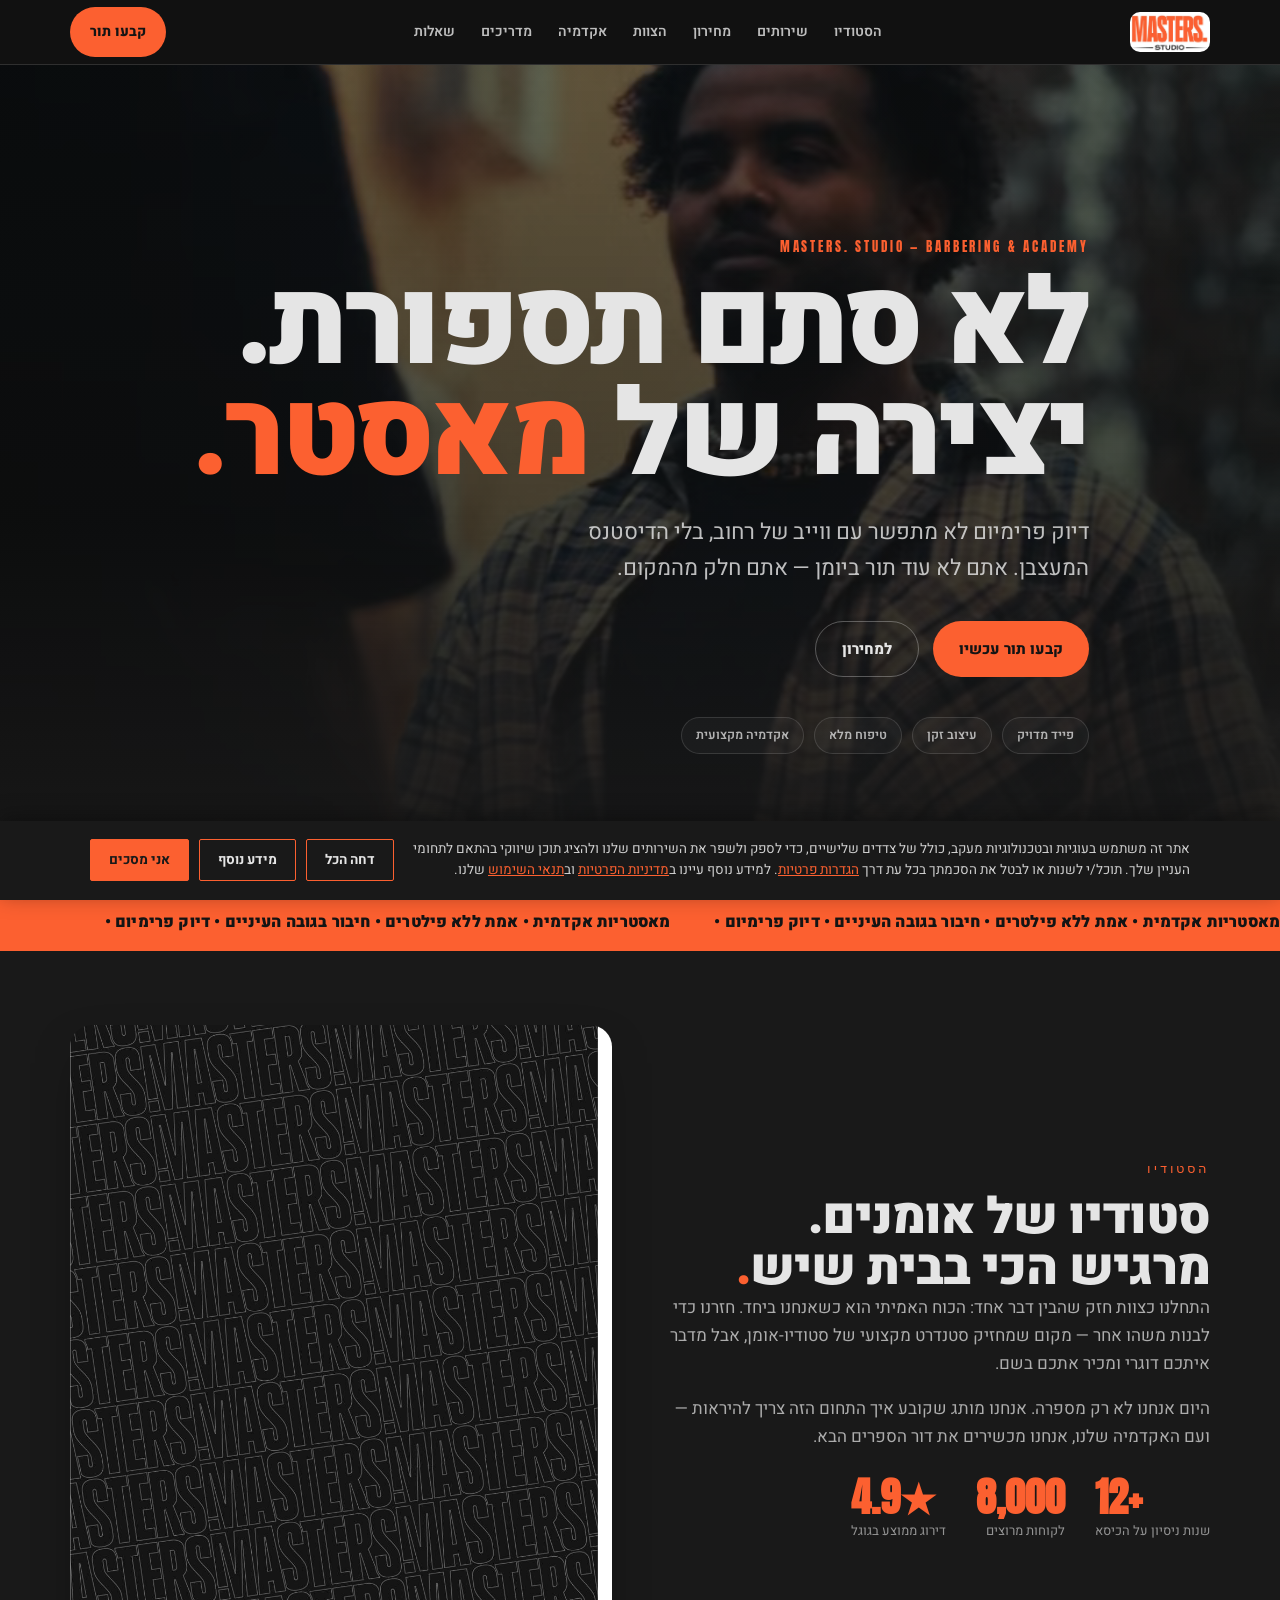
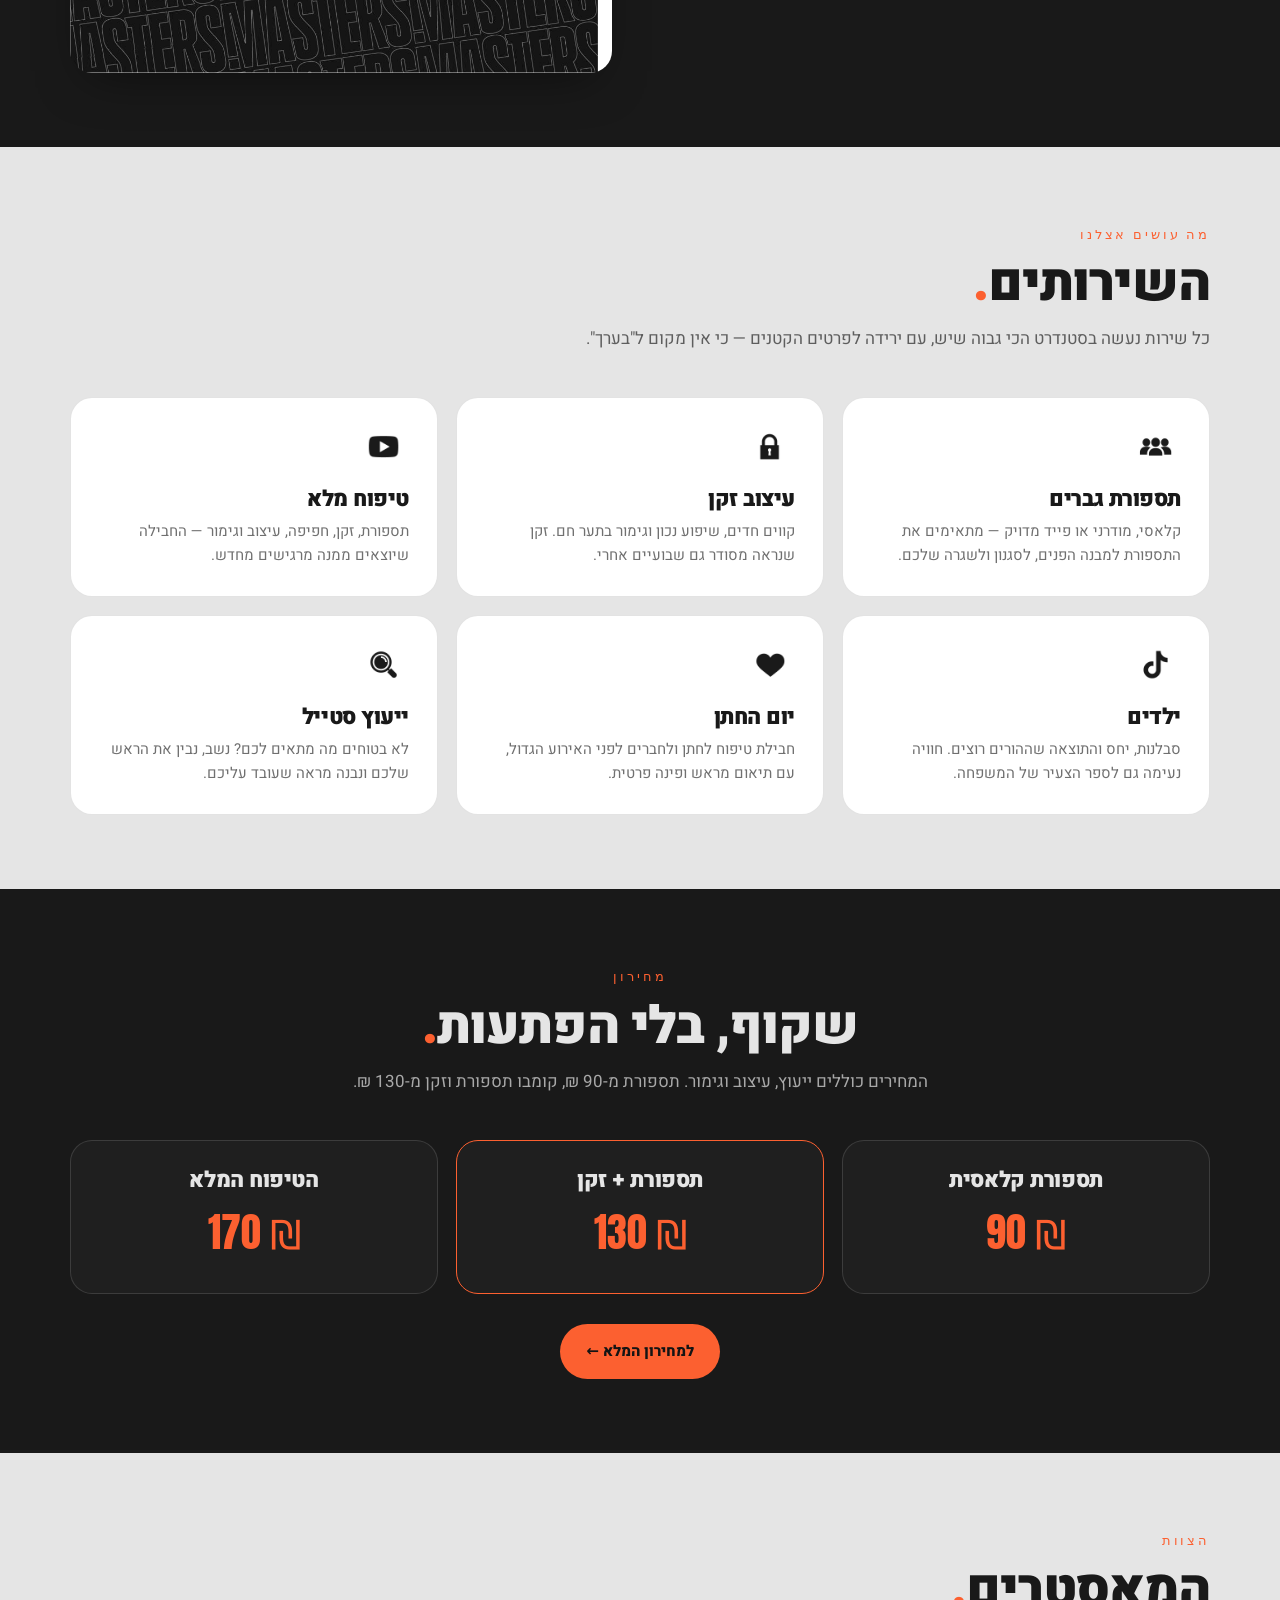
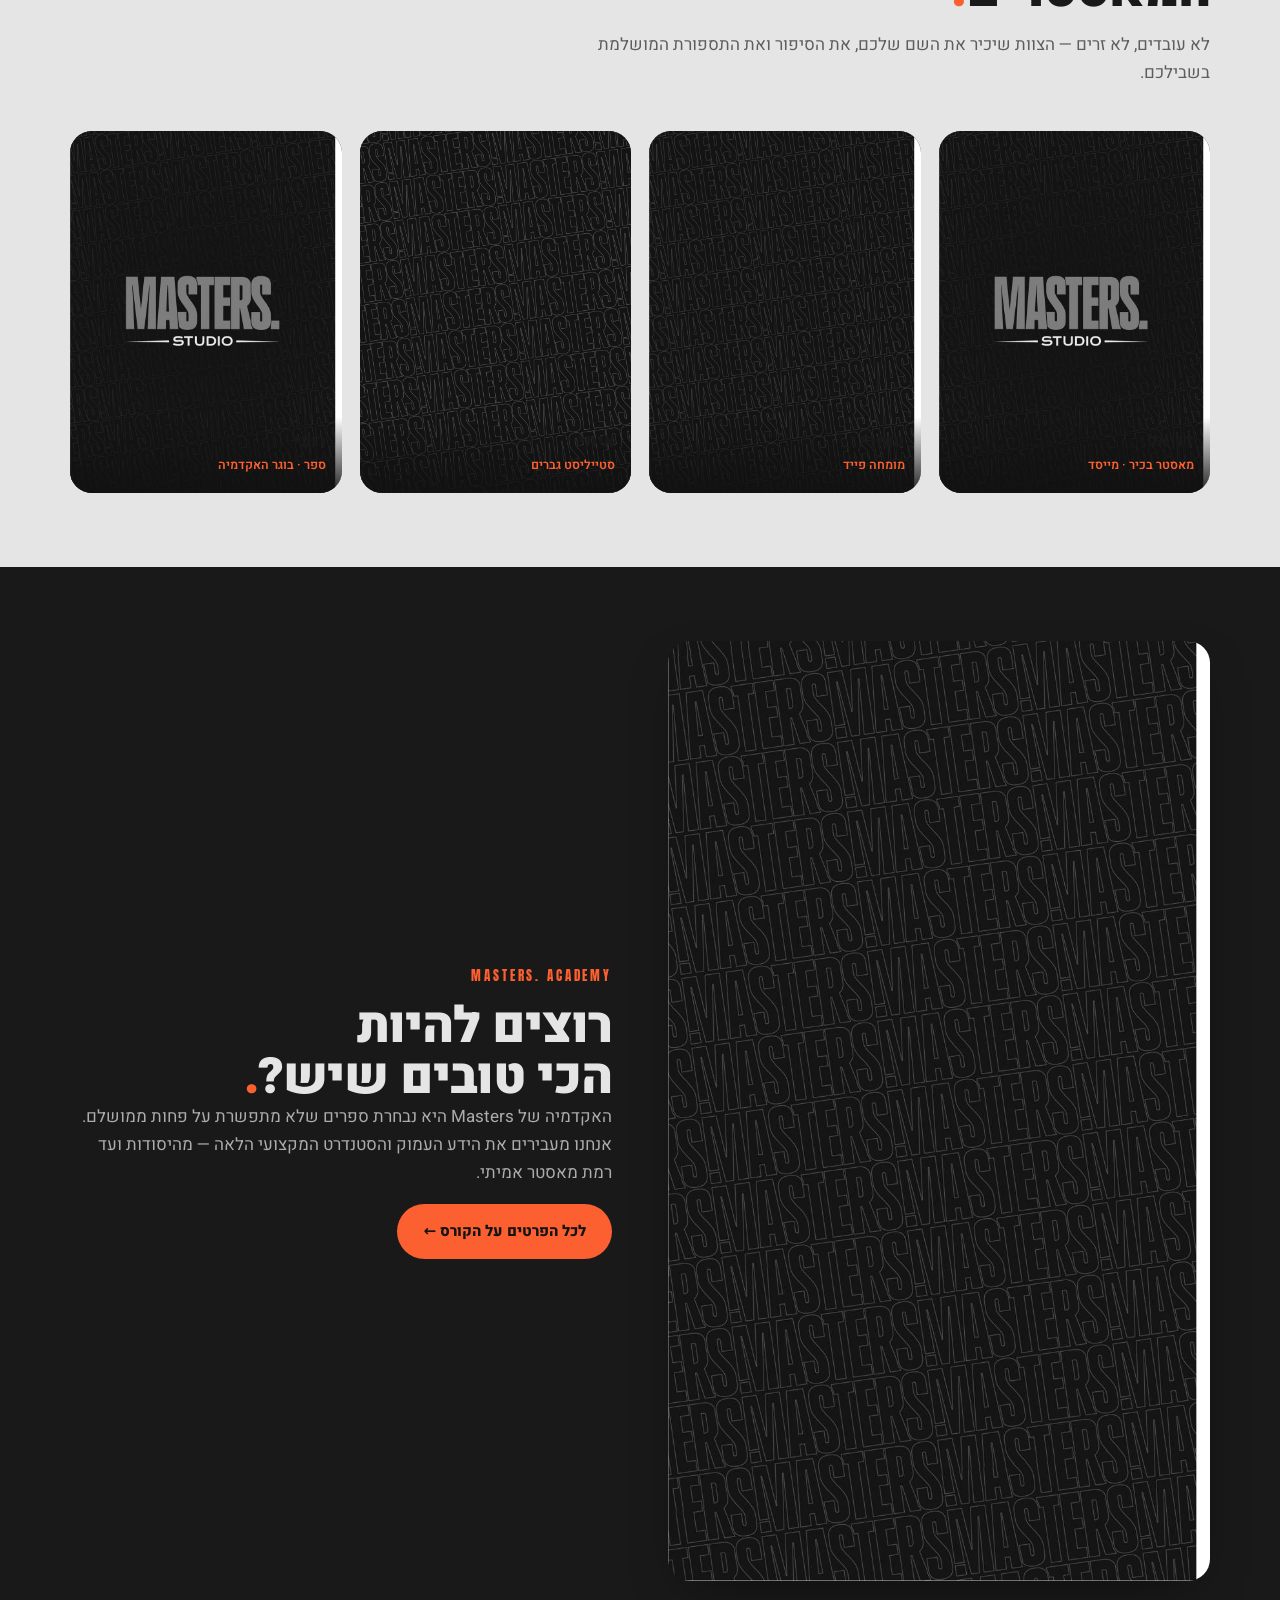
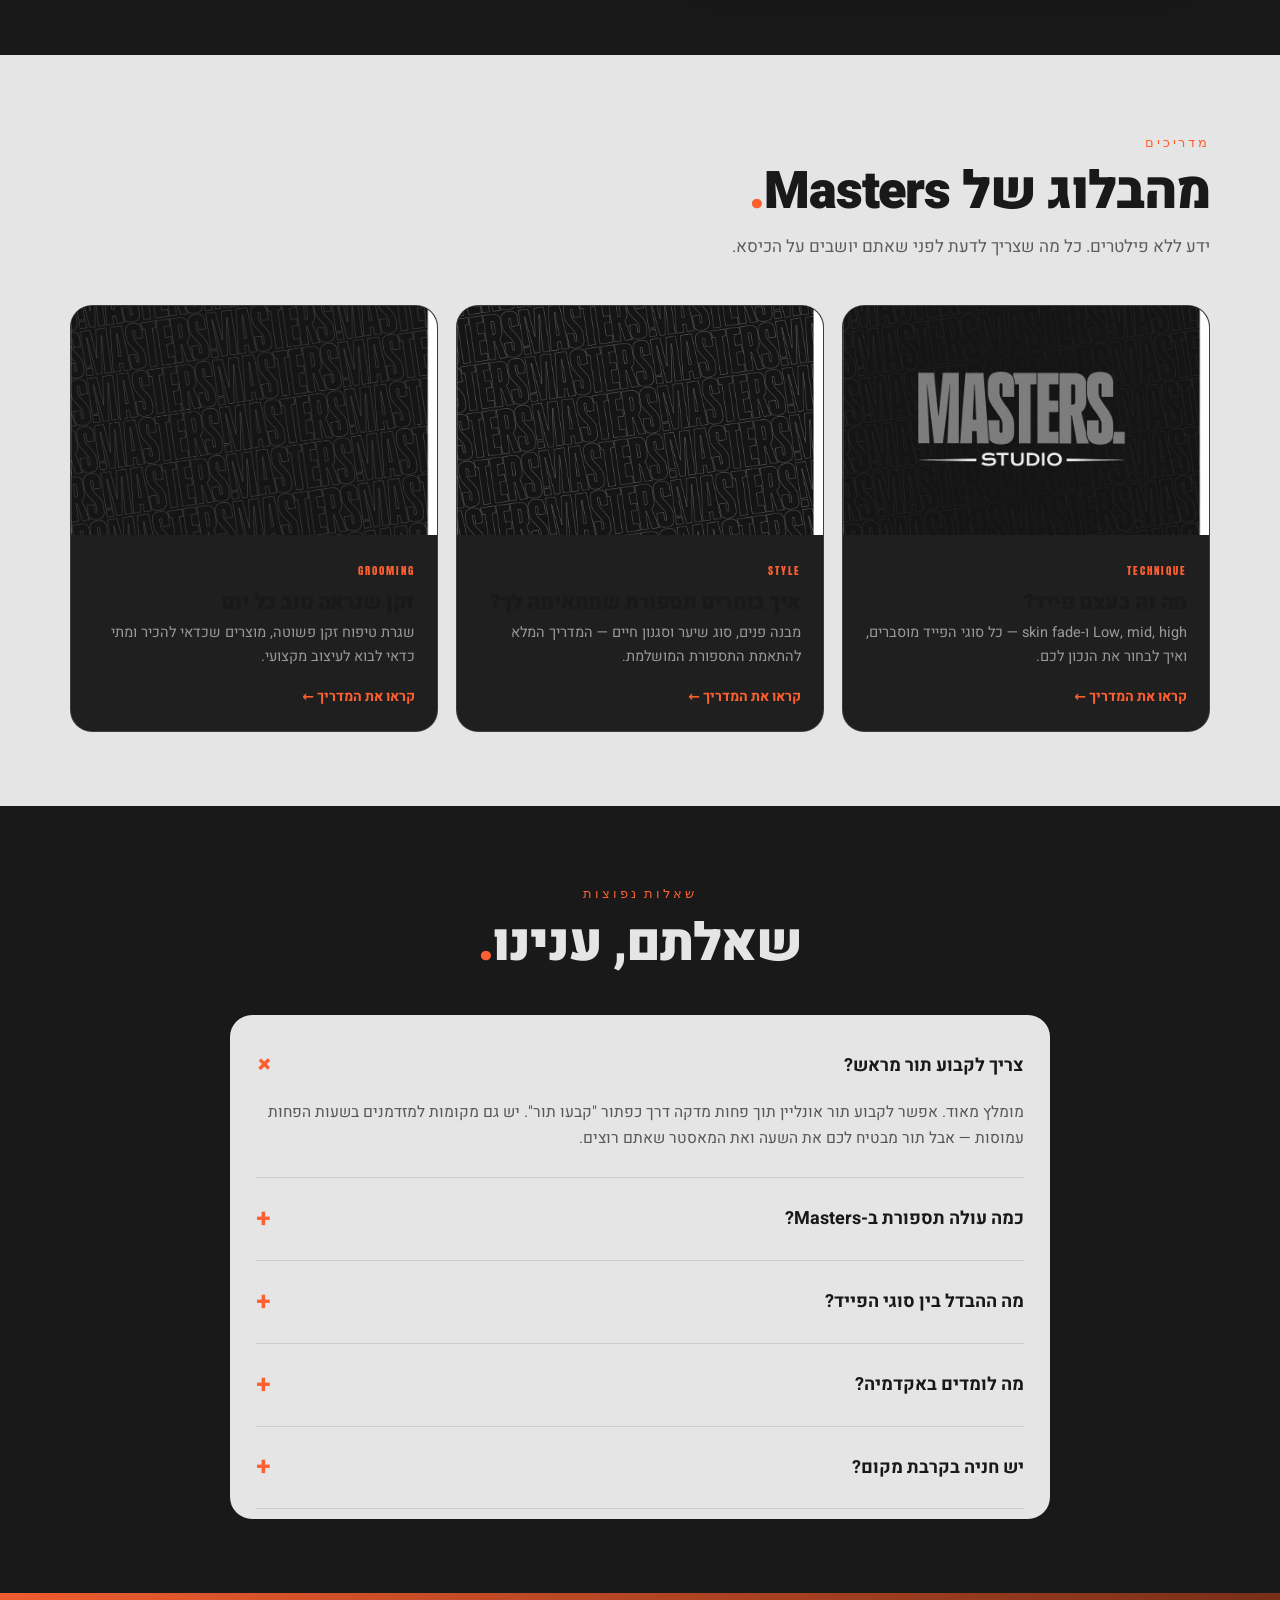
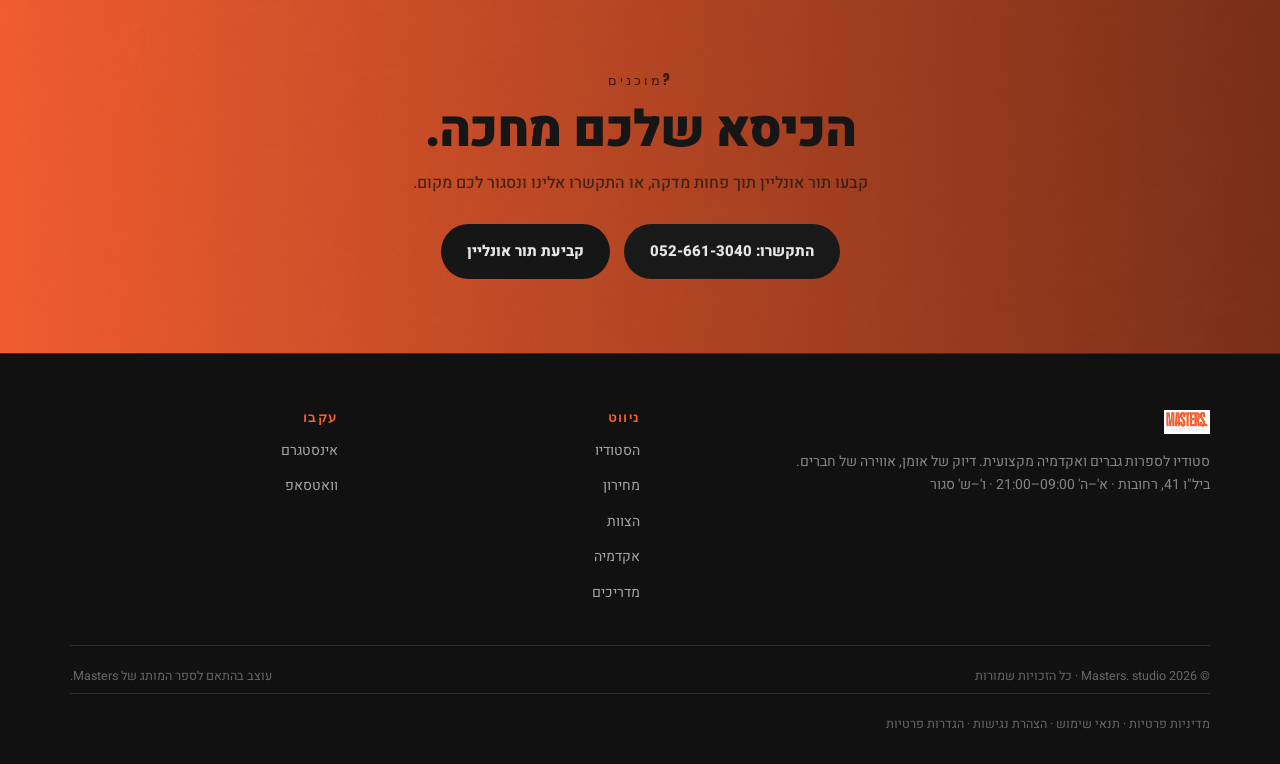
==== index.html @ b64d0899 "Fix schema address and areaServed to match real location" ====
<!DOCTYPE html>
<html lang="he" dir="rtl">
<head>
<meta charset="UTF-8">
<meta name="viewport" content="width=device-width, initial-scale=1">
<title>Masters. סטודיו לספרות גברים ואקדמיה מקצועית | תספורות פרימיום</title>
<meta name="description" content="Masters. — סטודיו לספרות גברים בסטנדרט פרימיום ואקדמיה מקצועית לספרים. פייד, תספורת + זקן, טיפוח מלא ותורים אונליין. דיוק של אומן, אווירה של חברים.">
<meta name="keywords" content="מספרה גברים, ספר גברים, תספורת פייד, מספרה, ברבר שופ, אקדמיה לספרות, תספורת וזקן, Masters studio">
<link rel="canonical" href="https://masters-studio.co.il/">
<meta name="theme-color" content="#191919">
<meta name="robots" content="index,follow">

<!-- Open Graph -->
<meta property="og:type" content="business.business">
<meta property="og:title" content="Masters. סטודיו לספרות גברים ואקדמיה מקצועית">
<meta property="og:description" content="דיוק של אומן, אווירה של חברים. תספורות פרימיום, טיפוח זקן ואקדמיה מקצועית לספרים.">
<meta property="og:locale" content="he_IL">
<meta property="og:url" content="https://masters-studio.co.il/">
<meta property="og:image" content="https://masters-studio.co.il/assets/post.jpg">
<meta name="twitter:card" content="summary_large_image">

<link rel="icon" type="image/png" href="assets/logo-black.png">
<link rel="preconnect" href="https://fonts.googleapis.com">
<link rel="preconnect" href="https://fonts.gstatic.com" crossorigin>
<link href="https://fonts.googleapis.com/css2?family=Anton&family=Heebo:wght@400;500;700;900&display=swap" rel="stylesheet">
<link rel="stylesheet" href="css/style.css">
<link rel="stylesheet" href="css/cookie-consent.css">

<!-- Local business structured data (SEO) -->
<script type="application/ld+json">
{
  "@context":"https://schema.org",
  "@type":"HairSalon",
  "name":"Masters. studio",
  "image":"https://masters-studio.co.il/assets/post.jpg",
  "description":"סטודיו לספרות גברים בסטנדרט פרימיום ואקדמיה מקצועית לספרים.",
  "@id":"https://masters-studio.co.il/",
  "url":"https://masters-studio.co.il/",
  "telephone":"+972-52-661-3040",
  "priceRange":"₪₪",
  "address":{"@type":"PostalAddress","streetAddress":"ביל\"ו 41, קומה 1","addressLocality":"רחובות","addressCountry":"IL"},
  "geo":{"@type":"GeoCoordinates","latitude":31.893955,"longitude":34.809265},
  "openingHoursSpecification":[
    {"@type":"OpeningHoursSpecification","dayOfWeek":["Sunday","Monday","Tuesday","Wednesday","Thursday"],"opens":"09:00","closes":"21:00"}
  ],
  "sameAs":["https://www.instagram.com/masters__studio/"]
}
</script>
<script type="application/ld+json">
{
  "@context":"https://schema.org",
  "@type":"FAQPage",
  "mainEntity":[
    {"@type":"Question","name":"צריך לקבוע תור מראש?","acceptedAnswer":{"@type":"Answer","text":"מומלץ. אפשר לקבוע תור אונליין תוך פחות מדקה. יש גם מקומות למזדמנים בשעות פחות עמוסות."}},
    {"@type":"Question","name":"כמה עולה תספורת ב-Masters?","acceptedAnswer":{"@type":"Answer","text":"תספורת קלאסית מתחילה ב-90 ₪, קומבו תספורת וזקן ב-130 ₪, וחבילת הטיפוח המלאה ב-170 ₪."}},
    {"@type":"Question","name":"מה זה בכלל פייד?","acceptedAnswer":{"@type":"Answer","text":"פייד הוא מעבר הדרגתי מקצר לארוך בצדדים ובעורף, שנעשה בהדרגתיות מושלמת בין האורכים. יש low, mid, high ו-skin fade."}},
    {"@type":"Question","name":"מה לומדים באקדמיה של Masters?","acceptedAnswer":{"@type":"Answer","text":"קורס ספרות מלא מהיסודות ועד רמת מאסטר: טכניקות פייד, עבודת מספריים, עיצוב זקן, ניהול לקוח ובניית קליינטים."}}
  ]
}
</script>
</head>
<body>
<a class="skip" href="#main">דלג לתוכן</a>

<!-- NAV -->
<header class="nav">
  <div class="container nav-in">
    <a class="nav-logo" href="#top" aria-label="Masters studio — דף הבית">
      <img src="assets/logo-nav-chip.png" alt="הלוגו של Masters studio">
    </a>
    <nav class="nav-links" aria-label="ניווט ראשי">
      <a href="#about">הסטודיו</a>
      <a href="#services">שירותים</a>
      <a href="pricing.html">מחירון</a>
      <a href="#team">הצוות</a>
      <a href="academy.html">אקדמיה</a>
      <a href="#articles">מדריכים</a>
      <a href="#faq">שאלות</a>
    </nav>
    <div style="display:flex;align-items:center;gap:10px">
      <a class="nav-cta" href="#book">קבעו תור</a>
      <button class="burger" aria-label="פתיחת תפריט" aria-expanded="false" id="burger">
        <span></span><span></span><span></span>
      </button>
    </div>
  </div>
  <nav class="mobile-menu container" id="mobileMenu" aria-label="ניווט נייד">
    <a href="#about">הסטודיו</a>
    <a href="#services">שירותים</a>
    <a href="pricing.html">מחירון</a>
    <a href="#team">הצוות</a>
    <a href="academy.html">אקדמיה</a>
    <a href="#articles">מדריכים</a>
    <a href="#faq">שאלות נפוצות</a>
  </nav>
</header>

<main id="main">
<span id="top"></span>

<!-- HERO -->
<section class="hero" aria-label="ברוכים הבאים">
  <video class="hero-video" autoplay muted loop playsinline preload="auto" poster="assets/hero-poster.jpg">
    <source src="assets/hero-video.webm" type="video/webm">
    <source src="assets/hero-video.mp4" type="video/mp4">
  </video>
  <div class="hero-overlay"></div>
  <div class="container">
    <span class="eyebrow">Masters. studio — barbering &amp; academy</span>
    <h1>לא סתם תספורת.<br>יצירה של <span class="dot" style="color:var(--orange)">מאסטר</span></h1>
    <p class="sub">דיוק פרימיום לא מתפשר עם ווייב של רחוב, בלי הדיסטנס המעצבן. אתם לא עוד תור ביומן — אתם חלק מהמקום.</p>
    <div class="hero-actions">
      <a class="btn btn-primary" href="#book">קבעו תור עכשיו</a>
      <a class="btn btn-ghost" href="#pricing">למחירון</a>
    </div>
    <div class="hero-tags">
      <span>פייד מדויק</span><span>עיצוב זקן</span><span>טיפוח מלא</span><span>אקדמיה מקצועית</span>
    </div>
  </div>
</section>

<!-- VALUE STRIP -->
<div class="strip" aria-hidden="true">
  <div class="strip-in">
    <span>מאסטריות אקדמית&nbsp;•&nbsp;אמת ללא פילטרים&nbsp;•&nbsp;חיבור בגובה העיניים&nbsp;•&nbsp;דיוק פרימיום&nbsp;•&nbsp;</span>
    <span>מאסטריות אקדמית&nbsp;•&nbsp;אמת ללא פילטרים&nbsp;•&nbsp;חיבור בגובה העיניים&nbsp;•&nbsp;דיוק פרימיום&nbsp;•&nbsp;</span>
  </div>
</div>

<!-- ABOUT / GENERAL INFO -->
<section id="about">
  <div class="container split">
    <div>
      <span class="eyebrow">הסטודיו</span>
      <h2 style="font-size:clamp(30px,7vw,50px)">סטודיו של אומנים.<br>מרגיש הכי בבית שיש<span class="dot"></span></h2>
      <p style="color:rgba(229,229,229,.72);font-size:17px">
        התחלנו כצוות חזק שהבין דבר אחד: הכוח האמיתי הוא כשאנחנו ביחד. חזרנו כדי לבנות משהו אחר —
        מקום שמחזיק סטנדרט מקצועי של סטודיו-אומן, אבל מדבר איתכם דוגרי ומכיר אתכם בשם.
      </p>
      <p style="color:rgba(229,229,229,.72);font-size:17px">
        היום אנחנו לא רק מספרה. אנחנו מותג שקובע איך התחום הזה צריך להיראות — ועם האקדמיה שלנו,
        אנחנו מכשירים את דור הספרים הבא.
      </p>
      <div class="stat-row">
        <div class="stat"><b>12+</b><span>שנות ניסיון על הכיסא</span></div>
        <div class="stat"><b>8,000</b><span>לקוחות מרוצים</span></div>
        <div class="stat"><b>4.9★</b><span>דירוג ממוצע בגוגל</span></div>
      </div>
    </div>
    <div class="media">
      <img src="assets/post.jpg" alt="ספר מ-Masters studio מבצע תספורת פייד ללקוח באווירת הסטודיו" loading="lazy">
    </div>
  </div>
</section>

<!-- SERVICES -->
<section id="services" class="on-pearl">
  <div class="container">
    <div class="section-head">
      <span class="eyebrow">מה עושים אצלנו</span>
      <h2>השירותים<span class="dot"></span></h2>
      <p>כל שירות נעשה בסטנדרט הכי גבוה שיש, עם ירידה לפרטים הקטנים — כי אין מקום ל"בערך".</p>
    </div>
    <div class="grid g-3">
      <article class="card">
        <img class="ic" src="assets/icons/ic1.png" alt="">
        <h3>תספורת גברים</h3>
        <p>קלאסי, מודרני או פייד מדויק — מתאימים את התספורת למבנה הפנים, לסגנון ולשגרה שלכם.</p>
      </article>
      <article class="card">
        <img class="ic" src="assets/icons/ic3.png" alt="">
        <h3>עיצוב זקן</h3>
        <p>קווים חדים, שיפוע נכון וגימור בתער חם. זקן שנראה מסודר גם שבועיים אחרי.</p>
      </article>
      <article class="card">
        <img class="ic" src="assets/icons/ic5.png" alt="">
        <h3>טיפוח מלא</h3>
        <p>תספורת, זקן, חפיפה, עיצוב וגימור — החבילה שיוצאים ממנה מרגישים מחדש.</p>
      </article>
      <article class="card">
        <img class="ic" src="assets/icons/ic7.png" alt="">
        <h3>ילדים</h3>
        <p>סבלנות, יחס והתוצאה שההורים רוצים. חוויה נעימה גם לספר הצעיר של המשפחה.</p>
      </article>
      <article class="card">
        <img class="ic" src="assets/icons/ic9.png" alt="">
        <h3>יום החתן</h3>
        <p>חבילת טיפוח לחתן ולחברים לפני האירוע הגדול, עם תיאום מראש ופינה פרטית.</p>
      </article>
      <article class="card">
        <img class="ic" src="assets/icons/ic11.png" alt="">
        <h3>ייעוץ סטייל</h3>
        <p>לא בטוחים מה מתאים לכם? נשב, נבין את הראש שלכם ונבנה מראה שעובד עליכם.</p>
      </article>
    </div>
  </div>
</section>

<!-- PRICING TEASER -->
<section id="pricing">
  <div class="container">
    <div class="section-head" style="margin-inline:auto;text-align:center">
      <span class="eyebrow">מחירון</span>
      <h2>שקוף, בלי הפתעות<span class="dot"></span></h2>
      <p style="margin-inline:auto">המחירים כוללים ייעוץ, עיצוב וגימור. תספורת מ-90 ₪, קומבו תספורת וזקן מ-130 ₪.</p>
    </div>
    <div class="grid g-3">
      <article class="card" style="text-align:center">
        <h3>תספורת קלאסית</h3>
        <div class="amount" style="font-family:var(--ff-display);font-size:40px;color:var(--orange);direction:ltr">90 ₪</div>
      </article>
      <article class="card" style="text-align:center;border-color:var(--orange)">
        <h3>תספורת + זקן</h3>
        <div class="amount" style="font-family:var(--ff-display);font-size:40px;color:var(--orange);direction:ltr">130 ₪</div>
      </article>
      <article class="card" style="text-align:center">
        <h3>הטיפוח המלא</h3>
        <div class="amount" style="font-family:var(--ff-display);font-size:40px;color:var(--orange);direction:ltr">170 ₪</div>
      </article>
    </div>
    <div style="text-align:center;margin-top:30px">
      <a class="btn btn-primary" href="pricing.html">למחירון המלא ←</a>
    </div>
  </div>
</section>

<!-- TEAM -->
<section id="team" class="on-pearl">
  <div class="container">
    <div class="section-head">
      <span class="eyebrow">הצוות</span>
      <h2>המאסטרים<span class="dot"></span></h2>
      <p>לא עובדים, לא זרים — הצוות שיכיר את השם שלכם, את הסיפור ואת התספורת המושלמת בשבילכם.</p>
    </div>
    <div class="team-grid">
      <article class="member"><img src="assets/app1.jpg" alt="דניאל — מאסטר בכיר וספר ראשי ב-Masters studio" loading="lazy"><div class="info"><h3>דניאל</h3><span>מאסטר בכיר · מייסד</span></div></article>
      <article class="member"><img src="assets/app2.jpg" alt="עומרי — מומחה פייד ועיצוב זקן" loading="lazy"><div class="info"><h3>עומרי</h3><span>מומחה פייד</span></div></article>
      <article class="member"><img src="assets/post.jpg" alt="איתי — ספר וסטייליסט גברים" loading="lazy"><div class="info"><h3>איתי</h3><span>סטייליסט גברים</span></div></article>
      <article class="member"><img src="assets/app1.jpg" alt="רועי — ספר צעיר ובוגר האקדמיה של Masters" loading="lazy"><div class="info"><h3>רועי</h3><span>ספר · בוגר האקדמיה</span></div></article>
    </div>
  </div>
</section>

<!-- ACADEMY TEASER -->
<section id="academy">
  <div class="container split">
    <div class="media">
      <img src="assets/app2.jpg" alt="שיעור מעשי באקדמיה של Masters — הכשרת ספרים מקצועית" loading="lazy">
    </div>
    <div>
      <span class="eyebrow">Masters. academy</span>
      <h2 style="font-size:clamp(30px,7vw,50px)">רוצים להיות<br>הכי טובים שיש?<span class="dot"></span></h2>
      <p style="color:rgba(229,229,229,.72);font-size:17px">
        האקדמיה של Masters היא נבחרת ספרים שלא מתפשרת על פחות ממושלם. אנחנו מעבירים את הידע העמוק
        והסטנדרט המקצועי הלאה — מהיסודות ועד רמת מאסטר אמיתי.
      </p>
      <a class="btn btn-primary" href="academy.html">לכל הפרטים על הקורס ←</a>
    </div>
  </div>
</section>

<!-- ARTICLES -->
<section id="articles" class="on-pearl">
  <div class="container">
    <div class="section-head">
      <span class="eyebrow">מדריכים</span>
      <h2>מהבלוג של Masters<span class="dot"></span></h2>
      <p>ידע ללא פילטרים. כל מה שצריך לדעת לפני שאתם יושבים על הכיסא.</p>
    </div>
    <div class="grid g-3">
      <a class="article-card" href="articles/mah-ze-fade.html">
        <div class="thumb"><img src="assets/app1.jpg" alt="תספורת פייד — מדריך" loading="lazy"></div>
        <div class="body">
          <span class="kicker">TECHNIQUE</span>
          <h3>מה זה בעצם פייד?</h3>
          <p>Low, mid, high ו-skin fade — כל סוגי הפייד מוסברים, ואיך לבחור את הנכון לכם.</p>
          <span class="more">קראו את המדריך ←</span>
        </div>
      </a>
      <a class="article-card" href="articles/how-to-choose-cut.html">
        <div class="thumb"><img src="assets/post.jpg" alt="התאמת תספורת למבנה פנים" loading="lazy"></div>
        <div class="body">
          <span class="kicker">STYLE</span>
          <h3>איך בוחרים תספורת שמתאימה לך?</h3>
          <p>מבנה פנים, סוג שיער וסגנון חיים — המדריך המלא להתאמת התספורת המושלמת.</p>
          <span class="more">קראו את המדריך ←</span>
        </div>
      </a>
      <a class="article-card" href="articles/beard-care.html">
        <div class="thumb"><img src="assets/app2.jpg" alt="טיפוח זקן" loading="lazy"></div>
        <div class="body">
          <span class="kicker">GROOMING</span>
          <h3>זקן שנראה טוב כל יום</h3>
          <p>שגרת טיפוח זקן פשוטה, מוצרים שכדאי להכיר ומתי כדאי לבוא לעיצוב מקצועי.</p>
          <span class="more">קראו את המדריך ←</span>
        </div>
      </a>
    </div>
  </div>
</section>

<!-- FAQ -->
<section id="faq">
  <div class="container">
    <div class="section-head" style="margin-inline:auto;text-align:center">
      <span class="eyebrow">שאלות נפוצות</span>
      <h2>שאלתם, ענינו<span class="dot"></span></h2>
    </div>
    <div class="faq" style="background:var(--pearl);border-radius:22px;padding:10px 26px">
      <details open><summary>צריך לקבוע תור מראש? <span class="plus">+</span></summary><div class="answer">מומלץ מאוד. אפשר לקבוע תור אונליין תוך פחות מדקה דרך כפתור "קבעו תור". יש גם מקומות למזדמנים בשעות הפחות עמוסות — אבל תור מבטיח לכם את השעה ואת המאסטר שאתם רוצים.</div></details>
      <details><summary>כמה עולה תספורת ב-Masters? <span class="plus">+</span></summary><div class="answer">תספורת קלאסית מתחילה ב-90 ₪, קומבו תספורת וזקן ב-130 ₪, וחבילת הטיפוח המלאה ב-170 ₪. המחירון המלא נמצא בעמוד זה, מעל האזור הזה.</div></details>
      <details><summary>מה ההבדל בין סוגי הפייד? <span class="plus">+</span></summary><div class="answer">ההבדל הוא בגובה שבו מתחיל המעבר מקצר לארוך: low fade מתחיל נמוך ליד האוזן, mid באמצע, high גבוה, ו-skin fade יורד עד העור. הסברנו הכל במדריך "מה זה פייד".</div></details>
      <details><summary>מה לומדים באקדמיה? <span class="plus">+</span></summary><div class="answer">קורס ספרות מלא מהיסודות ועד רמת מאסטר: טכניקות פייד, עבודת מספריים, עיצוב זקן בתער, עבודה מול לקוח אמיתי, בניית קליינטים ומיתוג אישי. בסיום — תעודה וליווי בהשמה.</div></details>
      <details><summary>יש חניה בקרבת מקום? <span class="plus">+</span></summary><div class="answer">כן, יש חניון ציבורי במרחק דקה הליכה וכן חניית רחוב באזור. מומלץ להגיע 5 דקות לפני התור.</div></details>
    </div>
  </div>
</section>

<!-- CTA / BOOK -->
<section id="book" class="cta-band">
  <div class="container">
    <span class="eyebrow" style="color:#3a1608">מוכנים?</span>
    <h2>הכיסא שלכם מחכה<span style="color:#161616">.</span></h2>
    <p>קבעו תור אונליין תוך פחות מדקה, או התקשרו אלינו ונסגור לכם מקום.</p>
    <div style="display:flex;gap:14px;flex-wrap:wrap;justify-content:center">
      <a class="btn btn-dark" href="tel:+972526613040">התקשרו: 052-661-3040</a>
      <a class="btn btn-dark" href="https://app.smartor.co.il/MASTERS" style="background:#161616" target="_blank" rel="noopener">קביעת תור אונליין</a>
    </div>
  </div>
</section>
</main>

<!-- FOOTER -->
<footer class="footer">
  <div class="container">
    <div class="footer-grid">
      <div>
        <img class="flogo" src="assets/logo-darkbg.png" alt="Masters studio">
        <p>סטודיו לספרות גברים ואקדמיה מקצועית. דיוק של אומן, אווירה של חברים.<br>
                  ביל"ו 41, רחובות · א'–ה' 09:00–21:00 · ו'–ש' סגור</p>
      </div>
      <div>
        <h4>ניווט</h4>
        <ul>
          <li><a href="#about">הסטודיו</a></li>
          <li><a href="#pricing">מחירון</a></li>
          <li><a href="#team">הצוות</a></li>
          <li><a href="#academy">אקדמיה</a></li>
          <li><a href="#articles">מדריכים</a></li>
        </ul>
      </div>
      <div>
        <h4>עקבו</h4>
        <ul>
          <li><a href="https://www.instagram.com/masters__studio/" target="_blank" rel="noopener">אינסטגרם</a></li>
          <li><a href="https://wa.me/972526613040" target="_blank" rel="noopener">וואטסאפ</a></li>
        </ul>
      </div>
    </div>
    <div class="footer-bottom">
      <span>© 2026 Masters. studio · כל הזכויות שמורות</span>
      <span>עוצב בהתאם לספר המותג של Masters.</span>
    </div>
    <div class="footer-bottom" style="margin-top:6px">
      <span>
        <a href="privacy-policy.html">מדיניות פרטיות</a> ·
        <a href="terms.html">תנאי שימוש</a> ·
        <a href="accessibility.html">הצהרת נגישות</a> ·
        <a href="privacy-settings.html">הגדרות פרטיות</a>
      </span>
    </div>
  </div>
</footer>

<!-- STICKY MOBILE CTA -->
<div class="sticky-cta hide" id="stickyCta">
  <a class="btn btn-primary" href="#book">קבעו תור</a>
  <a class="btn btn-ghost" href="tel:+972526613040" aria-label="התקשרו אלינו">📞</a>
</div>

<script>
  const b=document.getElementById('burger'),m=document.getElementById('mobileMenu');
  b.addEventListener('click',()=>{const o=m.classList.toggle('open');b.setAttribute('aria-expanded',o)});
  m.querySelectorAll('a').forEach(a=>a.addEventListener('click',()=>{m.classList.remove('open');b.setAttribute('aria-expanded',false)}));
  const sc=document.getElementById('stickyCta'),hero=document.querySelector('.hero');
  if(sc&&hero){new IntersectionObserver(([e])=>sc.classList.toggle('hide',e.isIntersecting),{threshold:.15}).observe(hero);}
</script>

<!-- Masters Studio — Cookie Consent Banner -->
<div id="mc-banner" role="dialog" aria-live="polite" aria-label="הגדרות פרטיות ועוגיות">
  <div class="mc-row">
    <p>
      אתר זה משתמש בעוגיות ובטכנולוגיות מעקב, כולל של צדדים שלישיים, כדי לספק ולשפר את השירותים שלנו ולהציג תוכן שיווקי בהתאם לתחומי העניין שלך. תוכל/י לשנות או לבטל את הסכמתך בכל עת דרך
      <a href="privacy-settings.html">הגדרות פרטיות</a>.
      למידע נוסף עיינו ב<a href="privacy-policy.html">מדיניות הפרטיות</a> וב<a href="terms.html">תנאי השימוש</a> שלנו.
    </p>
    <div class="mc-actions">
      <button type="button" class="mc-reject-all" id="mc-reject-all">דחה הכל</button>
      <button type="button" class="mc-more" id="mc-more" aria-expanded="false" aria-controls="mc-panel">מידע נוסף</button>
      <button type="button" class="mc-accept-all" id="mc-accept-all">אני מסכים</button>
    </div>

    <div id="mc-panel">
      <div class="mc-pref-row">
        <label class="mc-switch">
          <input type="checkbox" checked disabled>
          <span class="mc-slider"></span>
        </label>
        <div class="mc-pref-text">
          <span class="mc-pref-title">חיוני</span>
          <p>נדרש לתפעול בסיסי של האתר. לא ניתן לביטול.</p>
        </div>
      </div>
      <div class="mc-pref-row">
        <label class="mc-switch">
          <input type="checkbox" id="mc-functional">
          <span class="mc-slider"></span>
        </label>
        <div class="mc-pref-text">
          <span class="mc-pref-title">פונקציונאלי</span>
          <p>מאפשר זכירת העדפות שימוש (כגון שפה או תצוגה).</p>
        </div>
      </div>
      <div class="mc-pref-row">
        <label class="mc-switch">
          <input type="checkbox" id="mc-analytics">
          <span class="mc-slider"></span>
        </label>
        <div class="mc-pref-text">
          <span class="mc-pref-title">אנליטיים</span>
          <p>עוזר לנו להבין כיצד גולשים משתמשים באתר, לצורכי שיפור ו-SEO.</p>
        </div>
      </div>
      <div class="mc-pref-row">
        <label class="mc-switch">
          <input type="checkbox" id="mc-marketing">
          <span class="mc-slider"></span>
        </label>
        <div class="mc-pref-text">
          <span class="mc-pref-title">שיווק</span>
          <p>משמש להצגת תוכן שיווקי ופרסום ממוקד ברשתות ובמנועי חיפוש.</p>
        </div>
      </div>
      <button type="button" class="mc-save" id="mc-save-selected">שמור בחירה</button>
    </div>
  </div>
</div>

<script src="js/cookie-consent.js"></script>
</body>
</html>
---- css/style.css ----
/* ============================================================
   MASTERS. studio — brand stylesheet
   Colors, type and spacing derived from the Masters Brandbook.
   Off-Black #191919 · Pearl #E5E5E5 · Orange #FC6030
   ============================================================ */

:root{
  --black:#191919;
  --black-2:#111111;
  --pearl:#E5E5E5;
  --pearl-2:#f4f4f2;
  --white:#ffffff;
  --orange:#FC6030;
  --orange-deep:#7E3018;
  --orange-mid:#BD4824;
  --line:rgba(229,229,229,.14);
  --line-dark:rgba(25,25,25,.12);

  --maxw:1180px;
  --gutter:20px;
  --radius:14px;
  --radius-lg:22px;

  --ff-display:"Anton",Impact,sans-serif;      /* latin display / big numerals */
  --ff-head:"Heebo",system-ui,sans-serif;       /* hebrew headings (heavy) */
  --ff-body:"Heebo",system-ui,sans-serif;       /* body */

  --shadow:0 18px 50px -20px rgba(0,0,0,.55);
}

*{box-sizing:border-box}
html{scroll-behavior:smooth;-webkit-text-size-adjust:100%}
body{
  margin:0;
  font-family:var(--ff-body);
  background:var(--black);
  color:var(--pearl);
  line-height:1.65;
  font-size:16px;
  overflow-x:hidden;
  -webkit-font-smoothing:antialiased;
}
img{max-width:100%;display:block}
a{color:inherit;text-decoration:none}
h1,h2,h3,h4{font-family:var(--ff-head);font-weight:900;line-height:1.02;margin:0;letter-spacing:-.02em}
p{margin:0 0 1em}
.container{max-width:var(--maxw);margin-inline:auto;padding-inline:var(--gutter)}

/* the brand "." dot motif ------------------------------------ */
.dot{color:var(--orange)}
.dot::after{content:"."}

/* ---------- accessibility ---------- */
:focus-visible{outline:3px solid var(--orange);outline-offset:3px;border-radius:4px}
.skip{position:absolute;right:-9999px;top:0;background:var(--orange);color:#111;padding:10px 16px;z-index:200;font-weight:700}
.skip:focus{right:12px;top:12px}

/* ============================================================
   NAV
   ============================================================ */
.nav{
  position:sticky;top:0;z-index:100;
  background:rgba(17,17,17,.82);
  backdrop-filter:saturate(140%) blur(12px);
  border-bottom:1px solid var(--line);
}
.nav-in{display:flex;align-items:center;justify-content:space-between;height:64px}
.nav-logo{background:transparent;padding:0;border-radius:10px;display:inline-flex;align-items:center;transition:transform .15s}
.nav-logo:hover{transform:translateY(-1px)}
.nav-logo img{height:40px;width:auto;display:block;border-radius:10px}
.nav-links{display:none;gap:26px;align-items:center}
.nav-links a{font-size:14px;font-weight:600;color:var(--pearl);opacity:.82;transition:opacity .2s,color .2s}
.nav-links a:hover{opacity:1;color:var(--orange)}
.nav-cta{
  display:inline-flex;align-items:center;gap:8px;
  background:var(--orange);color:#141414;font-weight:800;font-family:var(--ff-head);
  padding:13px 20px;border-radius:100px;font-size:14px;white-space:nowrap;
  transition:transform .15s,box-shadow .2s;
}
.nav-cta:hover{transform:translateY(-1px);box-shadow:0 8px 20px -6px rgba(252,96,48,.6)}
.burger{display:inline-flex;flex-direction:column;gap:5px;background:none;border:0;cursor:pointer;padding:12px}
.burger span{width:24px;height:2px;background:var(--pearl);border-radius:2px;transition:.25s}
.mobile-menu{display:none;flex-direction:column;padding:8px 0 18px;border-top:1px solid var(--line)}
.mobile-menu a{padding:13px var(--gutter);font-weight:600;border-bottom:1px solid var(--line)}
.mobile-menu.open{display:flex}

@media(min-width:900px){
  .nav-links{display:flex}
  .burger{display:none}
}

/* ============================================================
   BUTTONS / EYEBROWS
   ============================================================ */
.btn{
  display:inline-flex;align-items:center;justify-content:center;gap:9px;
  font-family:var(--ff-head);font-weight:800;font-size:15px;
  padding:15px 26px;border-radius:100px;cursor:pointer;border:0;
  transition:transform .15s ease,box-shadow .2s,background .2s,color .2s;
}
.btn-primary{background:var(--orange);color:#141414}
.btn-primary:hover{transform:translateY(-2px);box-shadow:0 14px 30px -10px rgba(252,96,48,.65)}
.btn-ghost{background:transparent;color:var(--pearl);border:1.5px solid rgba(229,229,229,.32)}
.btn-ghost:hover{border-color:var(--orange);color:var(--orange)}
.btn-dark{background:var(--black);color:var(--pearl)}
.btn-dark:hover{transform:translateY(-2px)}
.mc-pref-title{font-family:var(--ff-head);font-weight:900;line-height:1.02;margin:0;letter-spacing:-.02em;display:block}

.eyebrow{
  font-family:var(--ff-display);font-size:13px;letter-spacing:.22em;
  color:var(--orange);text-transform:uppercase;margin-bottom:14px;
  display:inline-block;direction:ltr;
}

/* ============================================================
   SECTIONS
   ============================================================ */
section{padding:74px 0;position:relative}
.section-head{max-width:640px;margin-bottom:44px}
.section-head h2{font-size:clamp(30px,7vw,52px);margin-bottom:14px}
.section-head p{color:rgba(229,229,229,.7);font-size:17px}
.on-pearl{background:var(--pearl);color:var(--black)}
.on-pearl .section-head p{color:rgba(25,25,25,.66)}
.on-pearl h1,.on-pearl h2,.on-pearl h3,.on-pearl h4{color:var(--black)}

/* ============================================================
   HERO
   ============================================================ */
.hero{
  position:relative;overflow:hidden;
  min-height:92vh;display:flex;align-items:center;padding:100px 0 70px;
  background:#111 url("../assets/texture2.jpg") center/cover no-repeat;
}
.hero-video{
  position:absolute;inset:0;width:100%;height:100%;
  object-fit:cover;object-position:center;z-index:0;
}
.hero-overlay{
  position:absolute;inset:0;z-index:1;
  background:linear-gradient(180deg,rgba(17,17,17,.55) 0%,rgba(17,17,17,.72) 55%,var(--black) 100%);
}
.hero .container{position:relative;z-index:2}
@media (prefers-reduced-motion: reduce){
  .hero-video{display:none}
}
.hero h1{
  font-size:clamp(52px,15vw,120px);line-height:.92;letter-spacing:-.03em;
  text-transform:none;margin-bottom:22px;
}
.hero .sub{font-size:clamp(17px,4.5vw,22px);color:rgba(229,229,229,.82);max-width:520px;margin-bottom:34px}
.hero-actions{display:flex;flex-wrap:wrap;gap:14px}
.hero-tags{display:flex;flex-wrap:wrap;gap:10px;margin-top:40px}
.hero-tags span{
  font-size:12.5px;font-weight:600;padding:7px 14px;border:1px solid var(--line);
  border-radius:100px;color:rgba(229,229,229,.75);background:rgba(255,255,255,.03);
}

/* ============================================================
   STRIP (marquee-ish values)
   ============================================================ */
.strip{background:var(--orange);color:#141414;padding:16px 0;overflow:hidden}
.strip-in{display:flex;gap:40px;font-family:var(--ff-head);font-weight:900;font-size:16px;
  white-space:nowrap;animation:slide 26s linear infinite;letter-spacing:.01em}
.strip-in span{display:inline-flex;align-items:center;gap:40px}
@keyframes slide{from{transform:translateX(0)}to{transform:translateX(50%)}}
@media(prefers-reduced-motion:reduce){.strip-in{animation:none;justify-content:center}}

/* ============================================================
   CARDS / GRIDS
   ============================================================ */
.grid{display:grid;gap:18px}
.g-2{grid-template-columns:1fr}
.g-3{grid-template-columns:1fr}
@media(min-width:640px){.g-2{grid-template-columns:1fr 1fr}.g-3{grid-template-columns:1fr 1fr}}
@media(min-width:960px){.g-3{grid-template-columns:repeat(3,1fr)}}

.card{
  background:#1f1f1f;border:1px solid var(--line);border-radius:var(--radius-lg);
  padding:28px;transition:transform .2s,border-color .2s;
}
.card:hover{transform:translateY(-4px);border-color:rgba(252,96,48,.5)}
.card .ic{width:46px;height:46px;margin-bottom:16px}
.card h3{font-size:22px;margin-bottom:8px}
.card p{color:rgba(229,229,229,.66);font-size:15px;margin:0}
.on-pearl .card{background:var(--white);border-color:var(--line-dark);color:var(--black)}
.on-pearl .card p{color:rgba(25,25,25,.62)}

/* ============================================================
   INFO / feature split
   ============================================================ */
.split{display:grid;gap:34px;align-items:center}
@media(min-width:900px){.split{grid-template-columns:1fr 1fr;gap:56px}}
.split .media{border-radius:var(--radius-lg);overflow:hidden;box-shadow:var(--shadow)}
.split .media img{width:100%;height:100%;object-fit:cover;filter:grayscale(1) contrast(1.05)}
.stat-row{display:flex;gap:30px;flex-wrap:wrap;margin-top:26px}
.stat b{font-family:var(--ff-display);font-size:40px;color:var(--orange);display:block;line-height:1;direction:ltr}
.stat span{font-size:13px;color:rgba(229,229,229,.6)}
.on-pearl .stat span{color:rgba(25,25,25,.55)}

/* ============================================================
   PRICING
   ============================================================ */
.price-grid{display:grid;gap:18px;grid-template-columns:1fr}
@media(min-width:760px){.price-grid{grid-template-columns:1fr 1fr}}
@media(min-width:1000px){.price-grid{grid-template-columns:repeat(3,1fr)}}
.price{
  background:var(--white);color:var(--black);border-radius:var(--radius-lg);
  padding:30px 26px;border:1px solid var(--line-dark);position:relative;display:flex;flex-direction:column;
}
.price.featured{background:var(--black);color:var(--pearl);border:1px solid var(--orange)}
.price .tag{position:absolute;top:18px;left:18px;background:var(--orange);color:#141414;
  font-family:var(--ff-head);font-weight:800;font-size:11px;padding:5px 11px;border-radius:100px;letter-spacing:.04em}
.price h3{font-size:23px;margin-bottom:4px}
.price .desc{font-size:14px;color:rgba(25,25,25,.6);min-height:40px}
.price.featured .desc{color:rgba(229,229,229,.6)}
.price .amount{font-family:var(--ff-display);font-size:52px;line-height:1;margin:14px 0 4px;direction:ltr}
.price .amount small{font-size:20px;color:var(--orange)}
.price .per{font-size:13px;color:rgba(25,25,25,.5);margin-bottom:18px}
.price.featured .per{color:rgba(229,229,229,.5)}
.price ul{list-style:none;padding:0;margin:0 0 22px;display:flex;flex-direction:column;gap:10px}
.price li{font-size:14.5px;padding-inline-start:26px;position:relative;color:inherit}
.price li::before{content:"";position:absolute;inset-inline-start:0;top:8px;width:12px;height:12px;
  border-radius:50%;background:var(--orange)}
.price .btn{margin-top:auto;width:100%}

/* ============================================================
   TEAM
   ============================================================ */
.team-grid{display:grid;gap:18px;grid-template-columns:1fr 1fr}
@media(min-width:820px){.team-grid{grid-template-columns:repeat(4,1fr)}}
.member{border-radius:var(--radius-lg);overflow:hidden;position:relative;background:#222;aspect-ratio:3/4}
.member img{width:100%;height:100%;object-fit:cover;filter:grayscale(1) contrast(1.06);transition:filter .3s,transform .4s}
.member:hover img{filter:grayscale(0) contrast(1);transform:scale(1.04)}
.member .info{position:absolute;inset-inline:0;bottom:0;padding:16px;
  background:linear-gradient(0deg,rgba(17,17,17,.92),transparent)}
.member .info h3{font-size:18px}
.member .info span{font-size:12.5px;color:var(--orange);font-weight:600}

/* ============================================================
   ARTICLES
   ============================================================ */
.article-card{
  background:#1f1f1f;border:1px solid var(--line);border-radius:var(--radius-lg);overflow:hidden;
  display:flex;flex-direction:column;transition:transform .2s,border-color .2s;
}
.article-card:hover{transform:translateY(-4px);border-color:rgba(252,96,48,.5)}
.article-card .thumb{aspect-ratio:16/10;overflow:hidden;background:#111}
.article-card .thumb img{width:100%;height:100%;object-fit:cover;filter:grayscale(1) contrast(1.05)}
.article-card .body{padding:22px}
.article-card .kicker{font-family:var(--ff-display);font-size:11px;letter-spacing:.18em;color:var(--orange);direction:ltr}
.article-card h3{font-size:21px;margin:8px 0 8px}
.article-card p{font-size:14.5px;color:rgba(229,229,229,.62);margin:0 0 14px}
.article-card .more{font-weight:700;color:var(--orange);font-size:14px}

/* ============================================================
   FAQ
   ============================================================ */
.faq{max-width:820px;margin-inline:auto}
.faq details{border-bottom:1px solid var(--line-dark);padding:6px 0}
.faq summary{
  cursor:pointer;list-style:none;padding:20px 0;font-family:var(--ff-head);font-weight:700;
  font-size:18px;display:flex;justify-content:space-between;gap:16px;align-items:center;color:var(--black);
}
.faq summary::-webkit-details-marker{display:none}
.faq summary .plus{color:var(--orange);font-size:26px;transition:transform .25s;line-height:1;flex:none}
.faq details[open] summary .plus{transform:rotate(45deg)}
.faq .answer{padding:0 0 20px;color:rgba(25,25,25,.7);font-size:15.5px}

/* ============================================================
   CTA band
   ============================================================ */
.cta-band{
  background:
    linear-gradient(90deg,rgba(252,96,48,.94),rgba(126,48,24,.94)),
    url("../assets/texture1.jpg") center/cover;
  color:#141414;text-align:center;border-radius:0;
}
.cta-band h2{font-size:clamp(30px,7vw,50px);color:#161616;margin-bottom:14px}
.cta-band p{color:rgba(20,20,20,.72);max-width:520px;margin-inline:auto;margin-bottom:28px;font-weight:500}

/* ============================================================
   FOOTER
   ============================================================ */
.footer{background:var(--black-2);border-top:1px solid var(--line);padding:56px 0 30px}
.footer-grid{display:grid;gap:34px;grid-template-columns:1fr}
@media(min-width:760px){.footer-grid{grid-template-columns:2fr 1fr 1fr}}
.footer img.flogo{height:24px;margin-bottom:16px}
.flogo-chip{background:var(--pearl);display:inline-flex;padding:10px 16px;border-radius:10px;margin-bottom:16px}
.flogo-chip img{height:24px;width:auto;display:block;margin:0}
.footer p{color:rgba(229,229,229,.55);font-size:14px}
.footer h4{font-size:13px;letter-spacing:.12em;color:var(--orange);margin-bottom:14px;text-transform:uppercase;font-family:var(--ff-display)}
.footer ul{list-style:none;padding:0;margin:0;display:flex;flex-direction:column;gap:9px}
.footer ul a{color:rgba(229,229,229,.7);font-size:14px}
.footer ul a:hover{color:var(--orange)}
.footer-bottom{margin-top:40px;padding-top:20px;border-top:1px solid var(--line);
  display:flex;flex-wrap:wrap;gap:10px;justify-content:space-between;color:rgba(229,229,229,.4);font-size:12.5px}

/* ============================================================
   STICKY MOBILE CTA
   ============================================================ */
.sticky-cta{
  position:fixed;inset-inline:0;bottom:0;z-index:90;padding:12px var(--gutter);
  background:rgba(17,17,17,.92);backdrop-filter:blur(10px);border-top:1px solid var(--line);
  display:flex;gap:10px;
}
.sticky-cta .btn{flex:1}
.sticky-cta .btn-ghost{flex:none;padding-inline:18px}
@media(min-width:900px){.sticky-cta{display:none}}
.sticky-cta{transition:transform .3s ease, opacity .3s ease}
.sticky-cta.hide{transform:translateY(120%);opacity:0;pointer-events:none}
body{padding-bottom:76px}
@media(min-width:900px){body{padding-bottom:0}}

/* ============================================================
   ARTICLE (long-form) page
   ============================================================ */
.article-hero{padding:110px 0 44px;background:var(--black);border-bottom:1px solid var(--line)}
.article-hero .kicker{font-family:var(--ff-display);letter-spacing:.2em;color:var(--orange);font-size:13px;direction:ltr}
.article-hero h1{font-size:clamp(34px,8vw,64px);margin:14px 0 16px;line-height:1}
.article-hero .meta{color:rgba(229,229,229,.5);font-size:14px}
.prose{max-width:740px;margin-inline:auto;padding:50px var(--gutter) 20px}
.prose h2{font-size:clamp(24px,5vw,34px);margin:42px 0 14px;color:var(--pearl)}
.prose h3{font-size:21px;margin:28px 0 10px;color:var(--orange)}
.prose p{color:rgba(229,229,229,.82);font-size:17px;margin-bottom:1.2em}
.prose ul{padding-inline-start:22px;color:rgba(229,229,229,.82);font-size:17px;margin-bottom:1.4em}
.prose li{margin-bottom:.5em}
.prose img{border-radius:var(--radius-lg);margin:26px 0;filter:grayscale(1) contrast(1.05)}
.prose .callout{background:#1f1f1f;border-inline-start:4px solid var(--orange);
  padding:20px 22px;border-radius:12px;margin:26px 0}
.prose .callout p{margin:0;font-size:16px}
.breadcrumb{font-size:13px;color:rgba(229,229,229,.5);margin-bottom:6px}
.breadcrumb a:hover{color:var(--orange)}
---- css/cookie-consent.css ----
/* Masters Studio — Cookie Consent Banner
   Drop at: assets/css/cookie-consent.css
   Include on EVERY page of the site (site-wide), right before </body> along with cookie-consent.js */

#mc-banner{
  position:fixed;
  bottom:0; right:0; left:0;
  z-index:9999;
  background:#191919;
  color:#E5E5E5;
  font-family:'Heebo',sans-serif;
  direction:rtl;
  text-align:right;
  box-shadow:0 -4px 20px rgba(0,0,0,.35);
  padding:18px 20px;
  transform:translateY(110%);
  transition:transform .35s ease;
}
#mc-banner.mc-visible{ transform:translateY(0); }

#mc-banner .mc-row{
  max-width:1100px;
  margin:0 auto;
  display:flex;
  flex-direction:column;
  gap:14px;
}

#mc-banner p{
  margin:0;
  font-size:13.5px;
  line-height:1.6;
  color:#cfcfcf;
}
#mc-banner p a{ color:#FC6030; text-decoration:underline; }

#mc-banner .mc-actions{
  display:flex;
  flex-wrap:wrap;
  gap:10px;
}

#mc-banner button{
  font-family:'Heebo',sans-serif;
  font-size:13.5px;
  font-weight:700;
  border-radius:2px;
  padding:10px 18px;
  cursor:pointer;
  border:1px solid #FC6030;
  transition:.2s;
  white-space:nowrap;
}

#mc-banner .mc-accept-all{
  background:#FC6030;
  color:#191919;
}
#mc-banner .mc-accept-all:hover{ background:#e0521f; }

#mc-banner .mc-reject-all,
#mc-banner .mc-more{
  background:transparent;
  color:#E5E5E5;
}
#mc-banner .mc-reject-all:hover,
#mc-banner .mc-more:hover{ background:#FC6030; color:#191919; }

#mc-banner button:focus-visible{ outline:3px solid #FC6030; outline-offset:2px; }

/* Expandable "more info" panel */
#mc-panel{
  display:none;
  max-width:1100px;
  margin:6px auto 0;
  background:#232323;
  border:1px solid #3a3a3a;
  border-radius:4px;
  padding:14px 16px;
}
#mc-panel.mc-open{ display:block; }

.mc-pref-row{
  display:flex;
  align-items:center;
  justify-content:space-between;
  padding:10px 0;
  border-bottom:1px solid #333;
}
.mc-pref-row:last-child{ border-bottom:none; }

.mc-pref-row .mc-pref-text h4{
  margin:0 0 3px;
  font-size:13.5px;
  color:#E5E5E5;
}
.mc-pref-row .mc-pref-text p{
  margin:0;
  font-size:12px;
  color:#9a9a9a;
}

.mc-switch{
  position:relative;
  display:inline-block;
  width:42px; height:23px;
  flex-shrink:0;
  margin-right:16px;
}
.mc-switch input{ opacity:0; width:0; height:0; }
.mc-slider{
  position:absolute; inset:0; cursor:pointer;
  background:#555; border-radius:23px; transition:.2s;
}
.mc-slider:before{
  content:""; position:absolute; height:17px; width:17px;
  right:3px; bottom:3px; background:#fff; border-radius:50%; transition:.2s;
}
.mc-switch input:checked + .mc-slider{ background:#FC6030; }
.mc-switch input:checked + .mc-slider:before{ transform:translateX(-19px); }
.mc-switch input:disabled + .mc-slider{ background:#191919; opacity:.6; cursor:not-allowed; }

#mc-panel .mc-save{
  margin-top:12px;
  width:100%;
  background:#FC6030;
  color:#191919;
  border:none;
  font-family:'Heebo',sans-serif;
  font-weight:700;
  font-size:13.5px;
  padding:10px;
  border-radius:2px;
  cursor:pointer;
}
#mc-panel .mc-save:hover{ background:#e0521f; }

@media(min-width:700px){
  #mc-banner .mc-row{ flex-direction:row; align-items:center; justify-content:space-between; }
  #mc-banner p{ flex:1; }
  #mc-banner .mc-actions{ flex-shrink:0; }
}
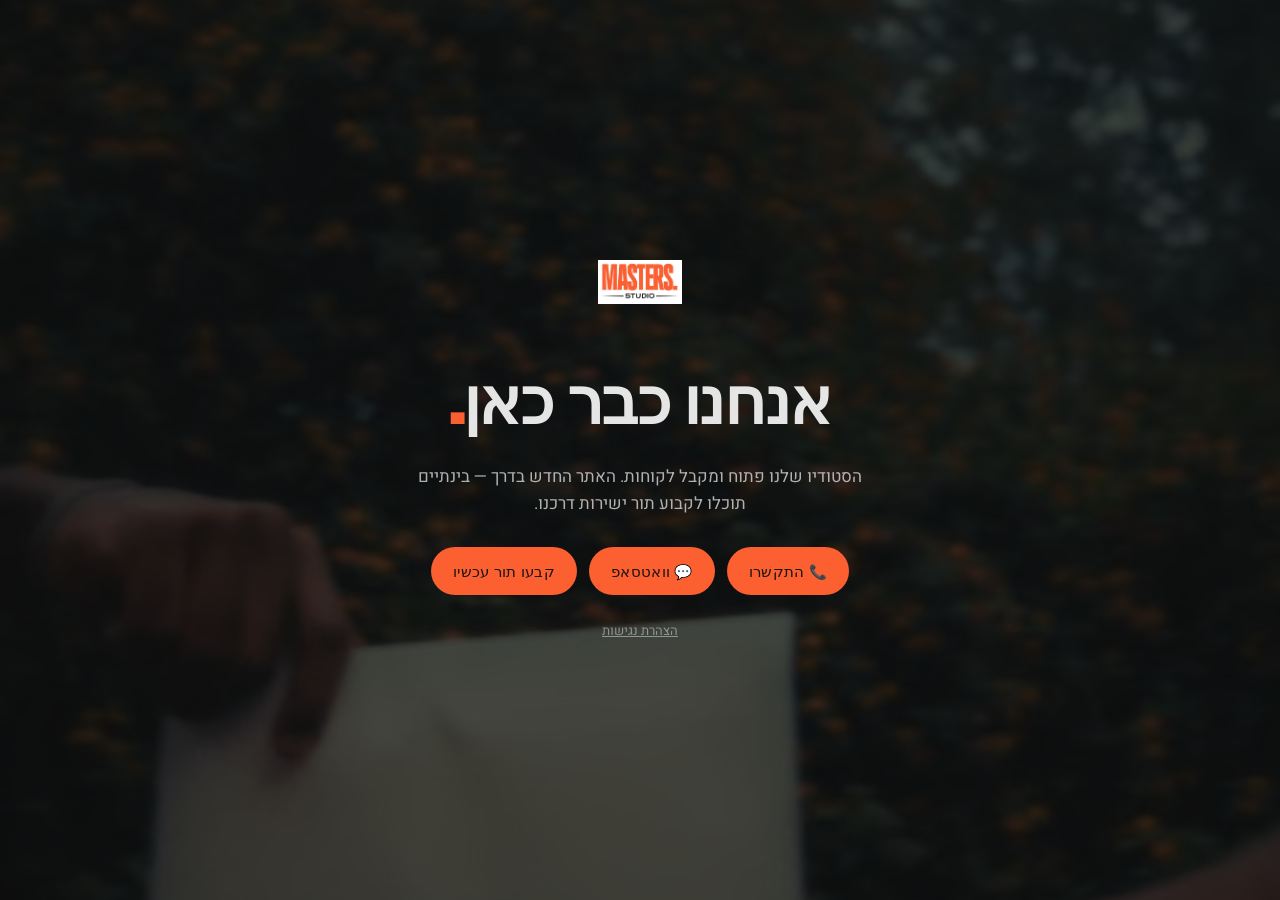
==== commit 48e520fc: "Update index.html" ====
--- a/index.html
+++ b/index.html
@@ -3,449 +3,54 @@
 <head>
 <meta charset="UTF-8">
 <meta name="viewport" content="width=device-width, initial-scale=1">
-<title>Masters. סטודיו לספרות גברים ואקדמיה מקצועית | תספורות פרימיום</title>
-<meta name="description" content="Masters. — סטודיו לספרות גברים בסטנדרט פרימיום ואקדמיה מקצועית לספרים. פייד, תספורת + זקן, טיפוח מלא ותורים אונליין. דיוק של אומן, אווירה של חברים.">
-<meta name="keywords" content="מספרה גברים, ספר גברים, תספורת פייד, מספרה, ברבר שופ, אקדמיה לספרות, תספורת וזקן, Masters studio">
-<link rel="canonical" href="https://masters-studio.co.il/">
-<meta name="theme-color" content="#191919">
-<meta name="robots" content="index,follow">
-
-<!-- Open Graph -->
-<meta property="og:type" content="business.business">
-<meta property="og:title" content="Masters. סטודיו לספרות גברים ואקדמיה מקצועית">
-<meta property="og:description" content="דיוק של אומן, אווירה של חברים. תספורות פרימיום, טיפוח זקן ואקדמיה מקצועית לספרים.">
-<meta property="og:locale" content="he_IL">
-<meta property="og:url" content="https://masters-studio.co.il/">
-<meta property="og:image" content="https://masters-studio.co.il/assets/post.jpg">
-<meta name="twitter:card" content="summary_large_image">
-
+<title>Masters. studio — בקרוב</title>
+<meta name="robots" content="noindex,nofollow">
 <link rel="icon" type="image/png" href="assets/logo-black.png">
 <link rel="preconnect" href="https://fonts.googleapis.com">
 <link rel="preconnect" href="https://fonts.gstatic.com" crossorigin>
-<link href="https://fonts.googleapis.com/css2?family=Anton&family=Heebo:wght@400;500;700;900&display=swap" rel="stylesheet">
-<link rel="stylesheet" href="css/style.css">
-<link rel="stylesheet" href="css/cookie-consent.css">
-
-<!-- Local business structured data (SEO) -->
-<script type="application/ld+json">
-{
-  "@context":"https://schema.org",
-  "@type":"HairSalon",
-  "name":"Masters. studio",
-  "image":"https://masters-studio.co.il/assets/post.jpg",
-  "description":"סטודיו לספרות גברים בסטנדרט פרימיום ואקדמיה מקצועית לספרים.",
-  "@id":"https://masters-studio.co.il/",
-  "url":"https://masters-studio.co.il/",
-  "telephone":"+972-52-661-3040",
-  "priceRange":"₪₪",
-  "address":{"@type":"PostalAddress","streetAddress":"ביל\"ו 41, קומה 1","addressLocality":"רחובות","addressCountry":"IL"},
-  "geo":{"@type":"GeoCoordinates","latitude":31.893955,"longitude":34.809265},
-  "openingHoursSpecification":[
-    {"@type":"OpeningHoursSpecification","dayOfWeek":["Sunday","Monday","Tuesday","Wednesday","Thursday"],"opens":"09:00","closes":"21:00"}
-  ],
-  "sameAs":["https://www.instagram.com/masters__studio/"]
-}
-</script>
-<script type="application/ld+json">
-{
-  "@context":"https://schema.org",
-  "@type":"FAQPage",
-  "mainEntity":[
-    {"@type":"Question","name":"צריך לקבוע תור מראש?","acceptedAnswer":{"@type":"Answer","text":"מומלץ. אפשר לקבוע תור אונליין תוך פחות מדקה. יש גם מקומות למזדמנים בשעות פחות עמוסות."}},
-    {"@type":"Question","name":"כמה עולה תספורת ב-Masters?","acceptedAnswer":{"@type":"Answer","text":"תספורת קלאסית מתחילה ב-90 ₪, קומבו תספורת וזקן ב-130 ₪, וחבילת הטיפוח המלאה ב-170 ₪."}},
-    {"@type":"Question","name":"מה זה בכלל פייד?","acceptedAnswer":{"@type":"Answer","text":"פייד הוא מעבר הדרגתי מקצר לארוך בצדדים ובעורף, שנעשה בהדרגתיות מושלמת בין האורכים. יש low, mid, high ו-skin fade."}},
-    {"@type":"Question","name":"מה לומדים באקדמיה של Masters?","acceptedAnswer":{"@type":"Answer","text":"קורס ספרות מלא מהיסודות ועד רמת מאסטר: טכניקות פייד, עבודת מספריים, עיצוב זקן, ניהול לקוח ובניית קליינטים."}}
-  ]
-}
-</script>
+<link href="https://fonts.googleapis.com/css2?family=Anton&family=Heebo:wght@400;700;900&display=swap" rel="stylesheet">
+<style>
+  *{box-sizing:border-box}
+  body{
+    margin:0;min-height:100vh;display:flex;align-items:center;justify-content:center;
+    background:#191919;
+    font-family:"Heebo",system-ui,sans-serif;color:#E5E5E5;text-align:center;
+    position:relative;overflow:hidden;
+  }
+  .bg-video{
+    position:fixed;inset:0;width:100%;height:100%;object-fit:cover;z-index:0;
+  }
+  body::before{content:"";position:fixed;inset:0;background:rgba(17,17,17,.72);z-index:1}
+  .wrap{position:relative;z-index:2;padding:32px;max-width:520px}
+  img{height:44px;margin-bottom:38px}
+  h1{font-family:"Anton",Impact,sans-serif;font-size:clamp(38px,10vw,64px);margin:0 0 18px;letter-spacing:-.02em}
+  h1 span{color:#FC6030}
+  p{font-size:17px;color:rgba(229,229,229,.75);margin:0 0 30px;line-height:1.6}
+  .btn-row{display:flex;gap:12px;flex-wrap:wrap;justify-content:center}
+  .btn-solid,.btn-ghost{
+    display:inline-flex;align-items:center;gap:8px;
+    font-family:"Anton",Impact,sans-serif;letter-spacing:.02em;font-size:14.5px;
+    padding:13px 22px;border-radius:100px;text-decoration:none;white-space:nowrap;
+  }
+  .btn-solid{background:#FC6030;color:#141414}
+  .btn-ghost{background:transparent;color:#E5E5E5;border:1.5px solid rgba(229,229,229,.4)}
+</style>
 </head>
 <body>
-<a class="skip" href="#main">דלג לתוכן</a>
-
-<!-- NAV -->
-<header class="nav">
-  <div class="container nav-in">
-    <a class="nav-logo" href="#top" aria-label="Masters studio — דף הבית">
-      <img src="assets/logo-nav-chip.png" alt="הלוגו של Masters studio">
-    </a>
-    <nav class="nav-links" aria-label="ניווט ראשי">
-      <a href="#about">הסטודיו</a>
-      <a href="#services">שירותים</a>
-      <a href="pricing.html">מחירון</a>
-      <a href="#team">הצוות</a>
-      <a href="academy.html">אקדמיה</a>
-      <a href="#articles">מדריכים</a>
-      <a href="#faq">שאלות</a>
-    </nav>
-    <div style="display:flex;align-items:center;gap:10px">
-      <a class="nav-cta" href="#book">קבעו תור</a>
-      <button class="burger" aria-label="פתיחת תפריט" aria-expanded="false" id="burger">
-        <span></span><span></span><span></span>
-      </button>
-    </div>
-  </div>
-  <nav class="mobile-menu container" id="mobileMenu" aria-label="ניווט נייד">
-    <a href="#about">הסטודיו</a>
-    <a href="#services">שירותים</a>
-    <a href="pricing.html">מחירון</a>
-    <a href="#team">הצוות</a>
-    <a href="academy.html">אקדמיה</a>
-    <a href="#articles">מדריכים</a>
-    <a href="#faq">שאלות נפוצות</a>
-  </nav>
-</header>
-
-<main id="main">
-<span id="top"></span>
-
-<!-- HERO -->
-<section class="hero" aria-label="ברוכים הבאים">
-  <video class="hero-video" autoplay muted loop playsinline preload="auto" poster="assets/hero-poster.jpg">
+  <video class="bg-video" autoplay muted loop playsinline preload="auto" poster="assets/hero-poster.jpg">
     <source src="assets/hero-video.webm" type="video/webm">
     <source src="assets/hero-video.mp4" type="video/mp4">
   </video>
-  <div class="hero-overlay"></div>
-  <div class="container">
-    <span class="eyebrow">Masters. studio — barbering &amp; academy</span>
-    <h1>לא סתם תספורת.<br>יצירה של <span class="dot" style="color:var(--orange)">מאסטר</span></h1>
-    <p class="sub">דיוק פרימיום לא מתפשר עם ווייב של רחוב, בלי הדיסטנס המעצבן. אתם לא עוד תור ביומן — אתם חלק מהמקום.</p>
-    <div class="hero-actions">
-      <a class="btn btn-primary" href="#book">קבעו תור עכשיו</a>
-      <a class="btn btn-ghost" href="#pricing">למחירון</a>
+  <div class="wrap">
+    <img src="assets/logo-lightbg.png" alt="Masters studio">
+    <h1>אנחנו כבר כאן<span>.</span></h1>
+    <p>הסטודיו שלנו פתוח ומקבל לקוחות. האתר החדש בדרך — בינתיים תוכלו לקבוע תור ישירות דרכנו.</p>
+    <div class="btn-row">
+      <a href="tel:+972526613040" class="btn-solid">📞 התקשרו</a>
+      <a href="https://wa.me/972526613040" target="_blank" rel="noopener" class="btn-solid">💬 וואטסאפ</a>
+      <a href="https://app.smartor.co.il/MASTERS" target="_blank" rel="noopener" class="btn-solid">קבעו תור עכשיו</a>
     </div>
-    <div class="hero-tags">
-      <span>פייד מדויק</span><span>עיצוב זקן</span><span>טיפוח מלא</span><span>אקדמיה מקצועית</span>
-    </div>
+    <a href="accessibility.html" style="display:block;margin-top:26px;font-family:Heebo,sans-serif;font-size:13px;color:rgba(229,229,229,.5);text-decoration:underline;background:none;padding:0;border-radius:0">הצהרת נגישות</a>
   </div>
-</section>
-
-<!-- VALUE STRIP -->
-<div class="strip" aria-hidden="true">
-  <div class="strip-in">
-    <span>מאסטריות אקדמית&nbsp;•&nbsp;אמת ללא פילטרים&nbsp;•&nbsp;חיבור בגובה העיניים&nbsp;•&nbsp;דיוק פרימיום&nbsp;•&nbsp;</span>
-    <span>מאסטריות אקדמית&nbsp;•&nbsp;אמת ללא פילטרים&nbsp;•&nbsp;חיבור בגובה העיניים&nbsp;•&nbsp;דיוק פרימיום&nbsp;•&nbsp;</span>
-  </div>
-</div>
-
-<!-- ABOUT / GENERAL INFO -->
-<section id="about">
-  <div class="container split">
-    <div>
-      <span class="eyebrow">הסטודיו</span>
-      <h2 style="font-size:clamp(30px,7vw,50px)">סטודיו של אומנים.<br>מרגיש הכי בבית שיש<span class="dot"></span></h2>
-      <p style="color:rgba(229,229,229,.72);font-size:17px">
-        התחלנו כצוות חזק שהבין דבר אחד: הכוח האמיתי הוא כשאנחנו ביחד. חזרנו כדי לבנות משהו אחר —
-        מקום שמחזיק סטנדרט מקצועי של סטודיו-אומן, אבל מדבר איתכם דוגרי ומכיר אתכם בשם.
-      </p>
-      <p style="color:rgba(229,229,229,.72);font-size:17px">
-        היום אנחנו לא רק מספרה. אנחנו מותג שקובע איך התחום הזה צריך להיראות — ועם האקדמיה שלנו,
-        אנחנו מכשירים את דור הספרים הבא.
-      </p>
-      <div class="stat-row">
-        <div class="stat"><b>12+</b><span>שנות ניסיון על הכיסא</span></div>
-        <div class="stat"><b>8,000</b><span>לקוחות מרוצים</span></div>
-        <div class="stat"><b>4.9★</b><span>דירוג ממוצע בגוגל</span></div>
-      </div>
-    </div>
-    <div class="media">
-      <img src="assets/post.jpg" alt="ספר מ-Masters studio מבצע תספורת פייד ללקוח באווירת הסטודיו" loading="lazy">
-    </div>
-  </div>
-</section>
-
-<!-- SERVICES -->
-<section id="services" class="on-pearl">
-  <div class="container">
-    <div class="section-head">
-      <span class="eyebrow">מה עושים אצלנו</span>
-      <h2>השירותים<span class="dot"></span></h2>
-      <p>כל שירות נעשה בסטנדרט הכי גבוה שיש, עם ירידה לפרטים הקטנים — כי אין מקום ל"בערך".</p>
-    </div>
-    <div class="grid g-3">
-      <article class="card">
-        <img class="ic" src="assets/icons/ic1.png" alt="">
-        <h3>תספורת גברים</h3>
-        <p>קלאסי, מודרני או פייד מדויק — מתאימים את התספורת למבנה הפנים, לסגנון ולשגרה שלכם.</p>
-      </article>
-      <article class="card">
-        <img class="ic" src="assets/icons/ic3.png" alt="">
-        <h3>עיצוב זקן</h3>
-        <p>קווים חדים, שיפוע נכון וגימור בתער חם. זקן שנראה מסודר גם שבועיים אחרי.</p>
-      </article>
-      <article class="card">
-        <img class="ic" src="assets/icons/ic5.png" alt="">
-        <h3>טיפוח מלא</h3>
-        <p>תספורת, זקן, חפיפה, עיצוב וגימור — החבילה שיוצאים ממנה מרגישים מחדש.</p>
-      </article>
-      <article class="card">
-        <img class="ic" src="assets/icons/ic7.png" alt="">
-        <h3>ילדים</h3>
-        <p>סבלנות, יחס והתוצאה שההורים רוצים. חוויה נעימה גם לספר הצעיר של המשפחה.</p>
-      </article>
-      <article class="card">
-        <img class="ic" src="assets/icons/ic9.png" alt="">
-        <h3>יום החתן</h3>
-        <p>חבילת טיפוח לחתן ולחברים לפני האירוע הגדול, עם תיאום מראש ופינה פרטית.</p>
-      </article>
-      <article class="card">
-        <img class="ic" src="assets/icons/ic11.png" alt="">
-        <h3>ייעוץ סטייל</h3>
-        <p>לא בטוחים מה מתאים לכם? נשב, נבין את הראש שלכם ונבנה מראה שעובד עליכם.</p>
-      </article>
-    </div>
-  </div>
-</section>
-
-<!-- PRICING TEASER -->
-<section id="pricing">
-  <div class="container">
-    <div class="section-head" style="margin-inline:auto;text-align:center">
-      <span class="eyebrow">מחירון</span>
-      <h2>שקוף, בלי הפתעות<span class="dot"></span></h2>
-      <p style="margin-inline:auto">המחירים כוללים ייעוץ, עיצוב וגימור. תספורת מ-90 ₪, קומבו תספורת וזקן מ-130 ₪.</p>
-    </div>
-    <div class="grid g-3">
-      <article class="card" style="text-align:center">
-        <h3>תספורת קלאסית</h3>
-        <div class="amount" style="font-family:var(--ff-display);font-size:40px;color:var(--orange);direction:ltr">90 ₪</div>
-      </article>
-      <article class="card" style="text-align:center;border-color:var(--orange)">
-        <h3>תספורת + זקן</h3>
-        <div class="amount" style="font-family:var(--ff-display);font-size:40px;color:var(--orange);direction:ltr">130 ₪</div>
-      </article>
-      <article class="card" style="text-align:center">
-        <h3>הטיפוח המלא</h3>
-        <div class="amount" style="font-family:var(--ff-display);font-size:40px;color:var(--orange);direction:ltr">170 ₪</div>
-      </article>
-    </div>
-    <div style="text-align:center;margin-top:30px">
-      <a class="btn btn-primary" href="pricing.html">למחירון המלא ←</a>
-    </div>
-  </div>
-</section>
-
-<!-- TEAM -->
-<section id="team" class="on-pearl">
-  <div class="container">
-    <div class="section-head">
-      <span class="eyebrow">הצוות</span>
-      <h2>המאסטרים<span class="dot"></span></h2>
-      <p>לא עובדים, לא זרים — הצוות שיכיר את השם שלכם, את הסיפור ואת התספורת המושלמת בשבילכם.</p>
-    </div>
-    <div class="team-grid">
-      <article class="member"><img src="assets/app1.jpg" alt="דניאל — מאסטר בכיר וספר ראשי ב-Masters studio" loading="lazy"><div class="info"><h3>דניאל</h3><span>מאסטר בכיר · מייסד</span></div></article>
-      <article class="member"><img src="assets/app2.jpg" alt="עומרי — מומחה פייד ועיצוב זקן" loading="lazy"><div class="info"><h3>עומרי</h3><span>מומחה פייד</span></div></article>
-      <article class="member"><img src="assets/post.jpg" alt="איתי — ספר וסטייליסט גברים" loading="lazy"><div class="info"><h3>איתי</h3><span>סטייליסט גברים</span></div></article>
-      <article class="member"><img src="assets/app1.jpg" alt="רועי — ספר צעיר ובוגר האקדמיה של Masters" loading="lazy"><div class="info"><h3>רועי</h3><span>ספר · בוגר האקדמיה</span></div></article>
-    </div>
-  </div>
-</section>
-
-<!-- ACADEMY TEASER -->
-<section id="academy">
-  <div class="container split">
-    <div class="media">
-      <img src="assets/app2.jpg" alt="שיעור מעשי באקדמיה של Masters — הכשרת ספרים מקצועית" loading="lazy">
-    </div>
-    <div>
-      <span class="eyebrow">Masters. academy</span>
-      <h2 style="font-size:clamp(30px,7vw,50px)">רוצים להיות<br>הכי טובים שיש?<span class="dot"></span></h2>
-      <p style="color:rgba(229,229,229,.72);font-size:17px">
-        האקדמיה של Masters היא נבחרת ספרים שלא מתפשרת על פחות ממושלם. אנחנו מעבירים את הידע העמוק
-        והסטנדרט המקצועי הלאה — מהיסודות ועד רמת מאסטר אמיתי.
-      </p>
-      <a class="btn btn-primary" href="academy.html">לכל הפרטים על הקורס ←</a>
-    </div>
-  </div>
-</section>
-
-<!-- ARTICLES -->
-<section id="articles" class="on-pearl">
-  <div class="container">
-    <div class="section-head">
-      <span class="eyebrow">מדריכים</span>
-      <h2>מהבלוג של Masters<span class="dot"></span></h2>
-      <p>ידע ללא פילטרים. כל מה שצריך לדעת לפני שאתם יושבים על הכיסא.</p>
-    </div>
-    <div class="grid g-3">
-      <a class="article-card" href="articles/mah-ze-fade.html">
-        <div class="thumb"><img src="assets/app1.jpg" alt="תספורת פייד — מדריך" loading="lazy"></div>
-        <div class="body">
-          <span class="kicker">TECHNIQUE</span>
-          <h3>מה זה בעצם פייד?</h3>
-          <p>Low, mid, high ו-skin fade — כל סוגי הפייד מוסברים, ואיך לבחור את הנכון לכם.</p>
-          <span class="more">קראו את המדריך ←</span>
-        </div>
-      </a>
-      <a class="article-card" href="articles/how-to-choose-cut.html">
-        <div class="thumb"><img src="assets/post.jpg" alt="התאמת תספורת למבנה פנים" loading="lazy"></div>
-        <div class="body">
-          <span class="kicker">STYLE</span>
-          <h3>איך בוחרים תספורת שמתאימה לך?</h3>
-          <p>מבנה פנים, סוג שיער וסגנון חיים — המדריך המלא להתאמת התספורת המושלמת.</p>
-          <span class="more">קראו את המדריך ←</span>
-        </div>
-      </a>
-      <a class="article-card" href="articles/beard-care.html">
-        <div class="thumb"><img src="assets/app2.jpg" alt="טיפוח זקן" loading="lazy"></div>
-        <div class="body">
-          <span class="kicker">GROOMING</span>
-          <h3>זקן שנראה טוב כל יום</h3>
-          <p>שגרת טיפוח זקן פשוטה, מוצרים שכדאי להכיר ומתי כדאי לבוא לעיצוב מקצועי.</p>
-          <span class="more">קראו את המדריך ←</span>
-        </div>
-      </a>
-    </div>
-  </div>
-</section>
-
-<!-- FAQ -->
-<section id="faq">
-  <div class="container">
-    <div class="section-head" style="margin-inline:auto;text-align:center">
-      <span class="eyebrow">שאלות נפוצות</span>
-      <h2>שאלתם, ענינו<span class="dot"></span></h2>
-    </div>
-    <div class="faq" style="background:var(--pearl);border-radius:22px;padding:10px 26px">
-      <details open><summary>צריך לקבוע תור מראש? <span class="plus">+</span></summary><div class="answer">מומלץ מאוד. אפשר לקבוע תור אונליין תוך פחות מדקה דרך כפתור "קבעו תור". יש גם מקומות למזדמנים בשעות הפחות עמוסות — אבל תור מבטיח לכם את השעה ואת המאסטר שאתם רוצים.</div></details>
-      <details><summary>כמה עולה תספורת ב-Masters? <span class="plus">+</span></summary><div class="answer">תספורת קלאסית מתחילה ב-90 ₪, קומבו תספורת וזקן ב-130 ₪, וחבילת הטיפוח המלאה ב-170 ₪. המחירון המלא נמצא בעמוד זה, מעל האזור הזה.</div></details>
-      <details><summary>מה ההבדל בין סוגי הפייד? <span class="plus">+</span></summary><div class="answer">ההבדל הוא בגובה שבו מתחיל המעבר מקצר לארוך: low fade מתחיל נמוך ליד האוזן, mid באמצע, high גבוה, ו-skin fade יורד עד העור. הסברנו הכל במדריך "מה זה פייד".</div></details>
-      <details><summary>מה לומדים באקדמיה? <span class="plus">+</span></summary><div class="answer">קורס ספרות מלא מהיסודות ועד רמת מאסטר: טכניקות פייד, עבודת מספריים, עיצוב זקן בתער, עבודה מול לקוח אמיתי, בניית קליינטים ומיתוג אישי. בסיום — תעודה וליווי בהשמה.</div></details>
-      <details><summary>יש חניה בקרבת מקום? <span class="plus">+</span></summary><div class="answer">כן, יש חניון ציבורי במרחק דקה הליכה וכן חניית רחוב באזור. מומלץ להגיע 5 דקות לפני התור.</div></details>
-    </div>
-  </div>
-</section>
-
-<!-- CTA / BOOK -->
-<section id="book" class="cta-band">
-  <div class="container">
-    <span class="eyebrow" style="color:#3a1608">מוכנים?</span>
-    <h2>הכיסא שלכם מחכה<span style="color:#161616">.</span></h2>
-    <p>קבעו תור אונליין תוך פחות מדקה, או התקשרו אלינו ונסגור לכם מקום.</p>
-    <div style="display:flex;gap:14px;flex-wrap:wrap;justify-content:center">
-      <a class="btn btn-dark" href="tel:+972526613040">התקשרו: 052-661-3040</a>
-      <a class="btn btn-dark" href="https://app.smartor.co.il/MASTERS" style="background:#161616" target="_blank" rel="noopener">קביעת תור אונליין</a>
-    </div>
-  </div>
-</section>
-</main>
-
-<!-- FOOTER -->
-<footer class="footer">
-  <div class="container">
-    <div class="footer-grid">
-      <div>
-        <img class="flogo" src="assets/logo-darkbg.png" alt="Masters studio">
-        <p>סטודיו לספרות גברים ואקדמיה מקצועית. דיוק של אומן, אווירה של חברים.<br>
-                  ביל"ו 41, רחובות · א'–ה' 09:00–21:00 · ו'–ש' סגור</p>
-      </div>
-      <div>
-        <h4>ניווט</h4>
-        <ul>
-          <li><a href="#about">הסטודיו</a></li>
-          <li><a href="#pricing">מחירון</a></li>
-          <li><a href="#team">הצוות</a></li>
-          <li><a href="#academy">אקדמיה</a></li>
-          <li><a href="#articles">מדריכים</a></li>
-        </ul>
-      </div>
-      <div>
-        <h4>עקבו</h4>
-        <ul>
-          <li><a href="https://www.instagram.com/masters__studio/" target="_blank" rel="noopener">אינסטגרם</a></li>
-          <li><a href="https://wa.me/972526613040" target="_blank" rel="noopener">וואטסאפ</a></li>
-        </ul>
-      </div>
-    </div>
-    <div class="footer-bottom">
-      <span>© 2026 Masters. studio · כל הזכויות שמורות</span>
-      <span>עוצב בהתאם לספר המותג של Masters.</span>
-    </div>
-    <div class="footer-bottom" style="margin-top:6px">
-      <span>
-        <a href="privacy-policy.html">מדיניות פרטיות</a> ·
-        <a href="terms.html">תנאי שימוש</a> ·
-        <a href="accessibility.html">הצהרת נגישות</a> ·
-        <a href="privacy-settings.html">הגדרות פרטיות</a>
-      </span>
-    </div>
-  </div>
-</footer>
-
-<!-- STICKY MOBILE CTA -->
-<div class="sticky-cta hide" id="stickyCta">
-  <a class="btn btn-primary" href="#book">קבעו תור</a>
-  <a class="btn btn-ghost" href="tel:+972526613040" aria-label="התקשרו אלינו">📞</a>
-</div>
-
-<script>
-  const b=document.getElementById('burger'),m=document.getElementById('mobileMenu');
-  b.addEventListener('click',()=>{const o=m.classList.toggle('open');b.setAttribute('aria-expanded',o)});
-  m.querySelectorAll('a').forEach(a=>a.addEventListener('click',()=>{m.classList.remove('open');b.setAttribute('aria-expanded',false)}));
-  const sc=document.getElementById('stickyCta'),hero=document.querySelector('.hero');
-  if(sc&&hero){new IntersectionObserver(([e])=>sc.classList.toggle('hide',e.isIntersecting),{threshold:.15}).observe(hero);}
-</script>
-
-<!-- Masters Studio — Cookie Consent Banner -->
-<div id="mc-banner" role="dialog" aria-live="polite" aria-label="הגדרות פרטיות ועוגיות">
-  <div class="mc-row">
-    <p>
-      אתר זה משתמש בעוגיות ובטכנולוגיות מעקב, כולל של צדדים שלישיים, כדי לספק ולשפר את השירותים שלנו ולהציג תוכן שיווקי בהתאם לתחומי העניין שלך. תוכל/י לשנות או לבטל את הסכמתך בכל עת דרך
-      <a href="privacy-settings.html">הגדרות פרטיות</a>.
-      למידע נוסף עיינו ב<a href="privacy-policy.html">מדיניות הפרטיות</a> וב<a href="terms.html">תנאי השימוש</a> שלנו.
-    </p>
-    <div class="mc-actions">
-      <button type="button" class="mc-reject-all" id="mc-reject-all">דחה הכל</button>
-      <button type="button" class="mc-more" id="mc-more" aria-expanded="false" aria-controls="mc-panel">מידע נוסף</button>
-      <button type="button" class="mc-accept-all" id="mc-accept-all">אני מסכים</button>
-    </div>
-
-    <div id="mc-panel">
-      <div class="mc-pref-row">
-        <label class="mc-switch">
-          <input type="checkbox" checked disabled>
-          <span class="mc-slider"></span>
-        </label>
-        <div class="mc-pref-text">
-          <span class="mc-pref-title">חיוני</span>
-          <p>נדרש לתפעול בסיסי של האתר. לא ניתן לביטול.</p>
-        </div>
-      </div>
-      <div class="mc-pref-row">
-        <label class="mc-switch">
-          <input type="checkbox" id="mc-functional">
-          <span class="mc-slider"></span>
-        </label>
-        <div class="mc-pref-text">
-          <span class="mc-pref-title">פונקציונאלי</span>
-          <p>מאפשר זכירת העדפות שימוש (כגון שפה או תצוגה).</p>
-        </div>
-      </div>
-      <div class="mc-pref-row">
-        <label class="mc-switch">
-          <input type="checkbox" id="mc-analytics">
-          <span class="mc-slider"></span>
-        </label>
-        <div class="mc-pref-text">
-          <span class="mc-pref-title">אנליטיים</span>
-          <p>עוזר לנו להבין כיצד גולשים משתמשים באתר, לצורכי שיפור ו-SEO.</p>
-        </div>
-      </div>
-      <div class="mc-pref-row">
-        <label class="mc-switch">
-          <input type="checkbox" id="mc-marketing">
-          <span class="mc-slider"></span>
-        </label>
-        <div class="mc-pref-text">
-          <span class="mc-pref-title">שיווק</span>
-          <p>משמש להצגת תוכן שיווקי ופרסום ממוקד ברשתות ובמנועי חיפוש.</p>
-        </div>
-      </div>
-      <button type="button" class="mc-save" id="mc-save-selected">שמור בחירה</button>
-    </div>
-  </div>
-</div>
-
-<script src="js/cookie-consent.js"></script>
 </body>
 </html>
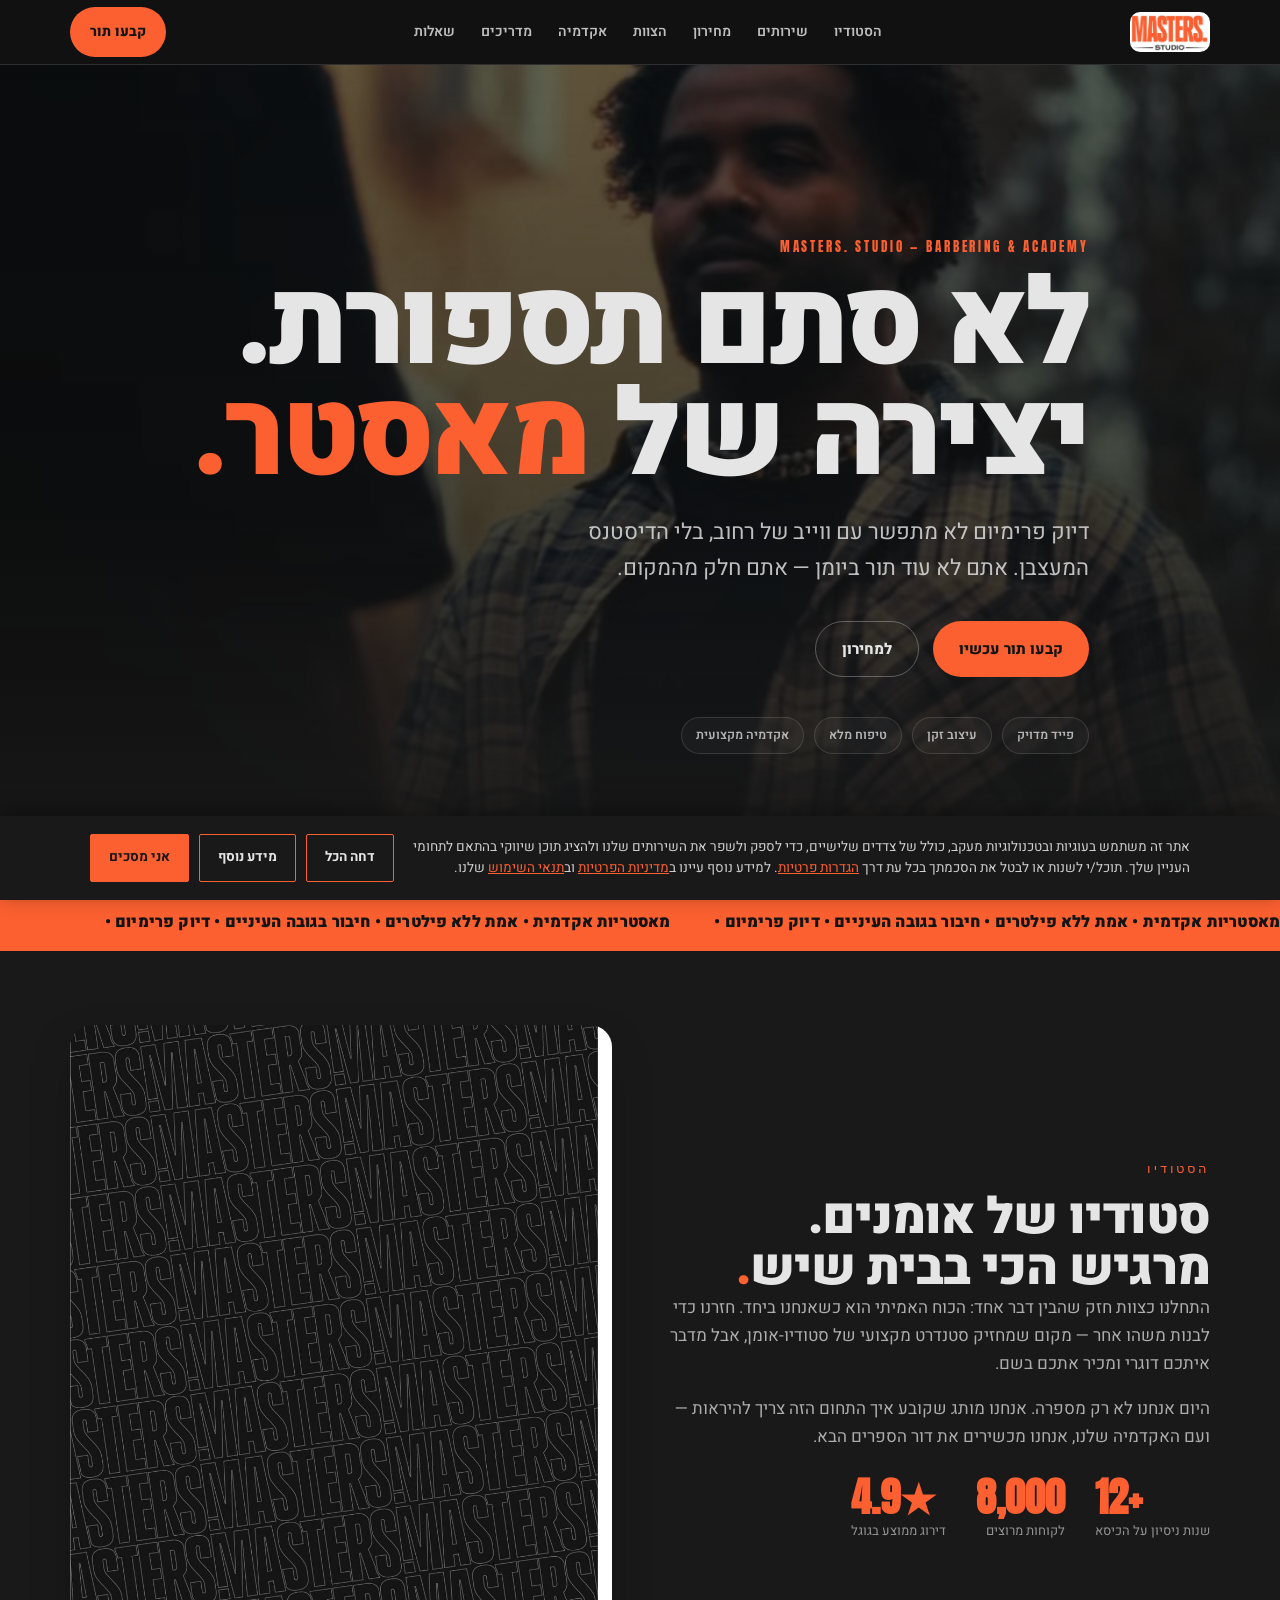
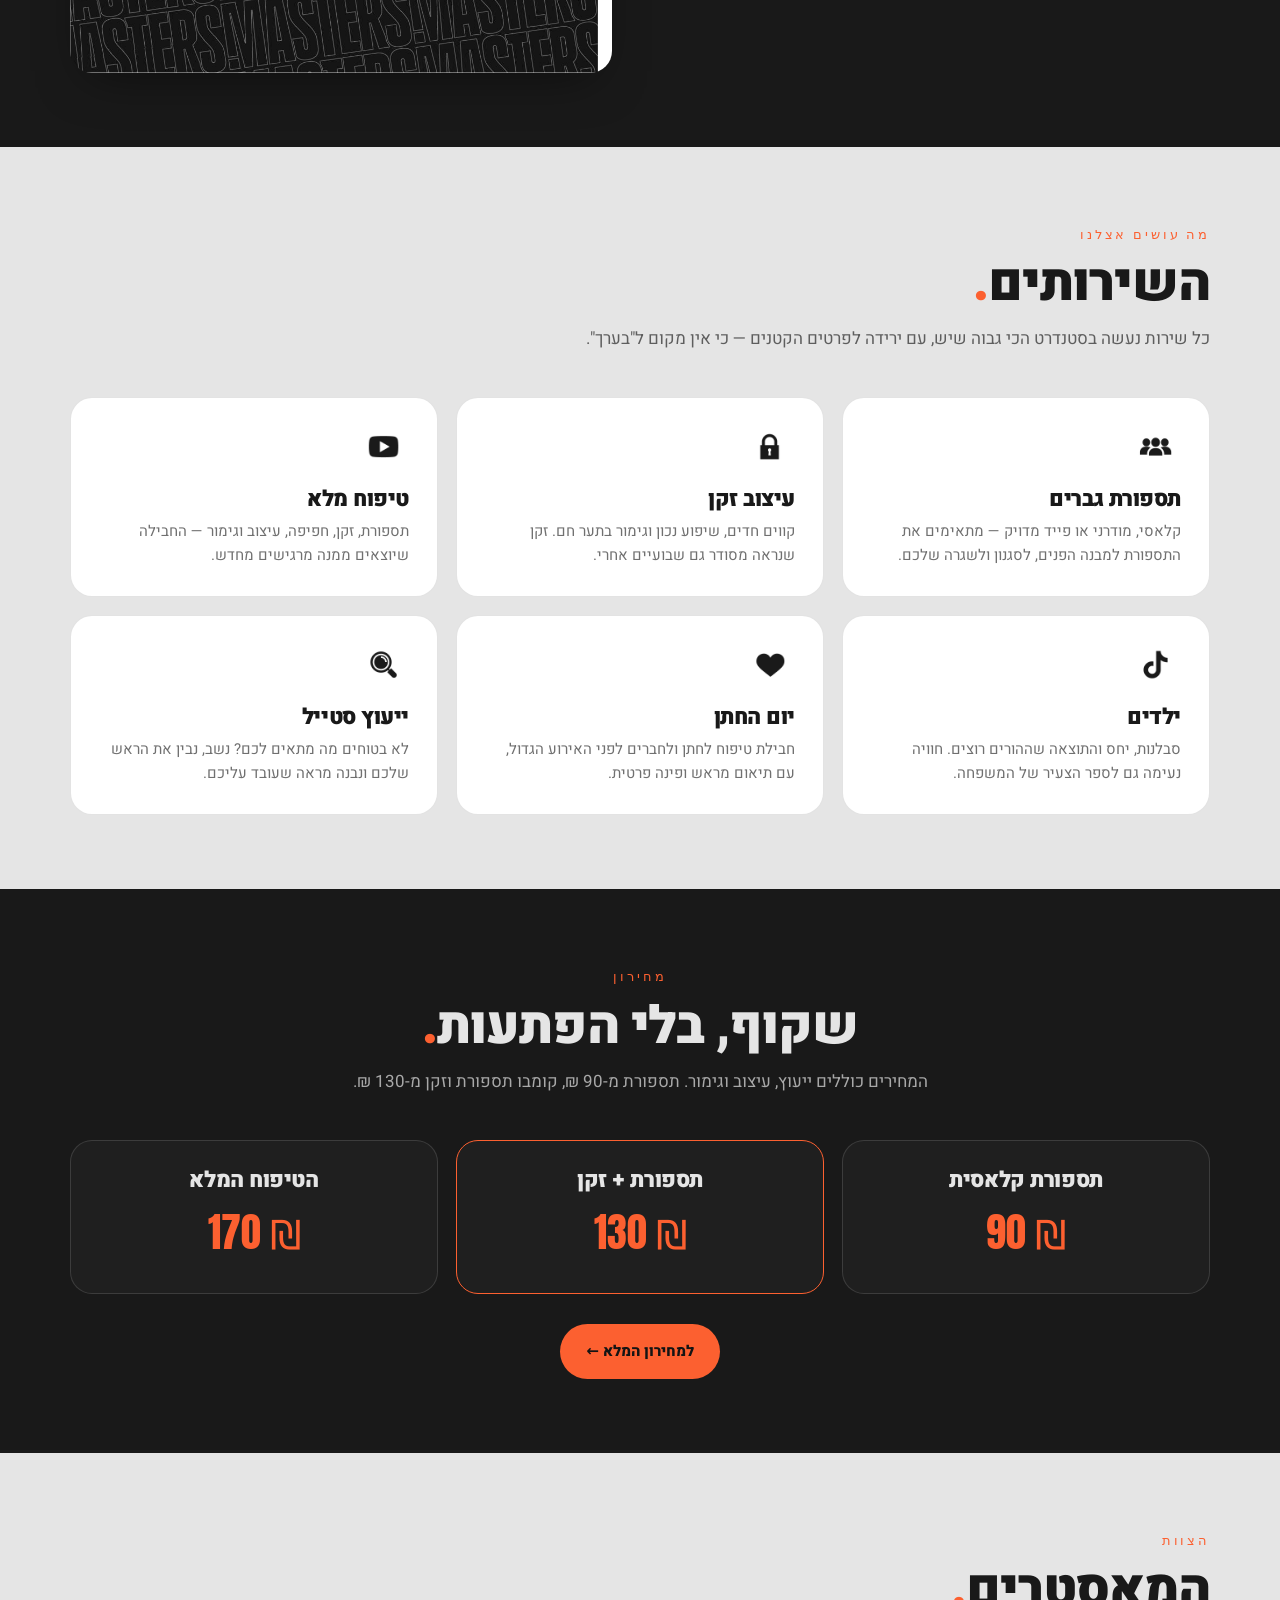
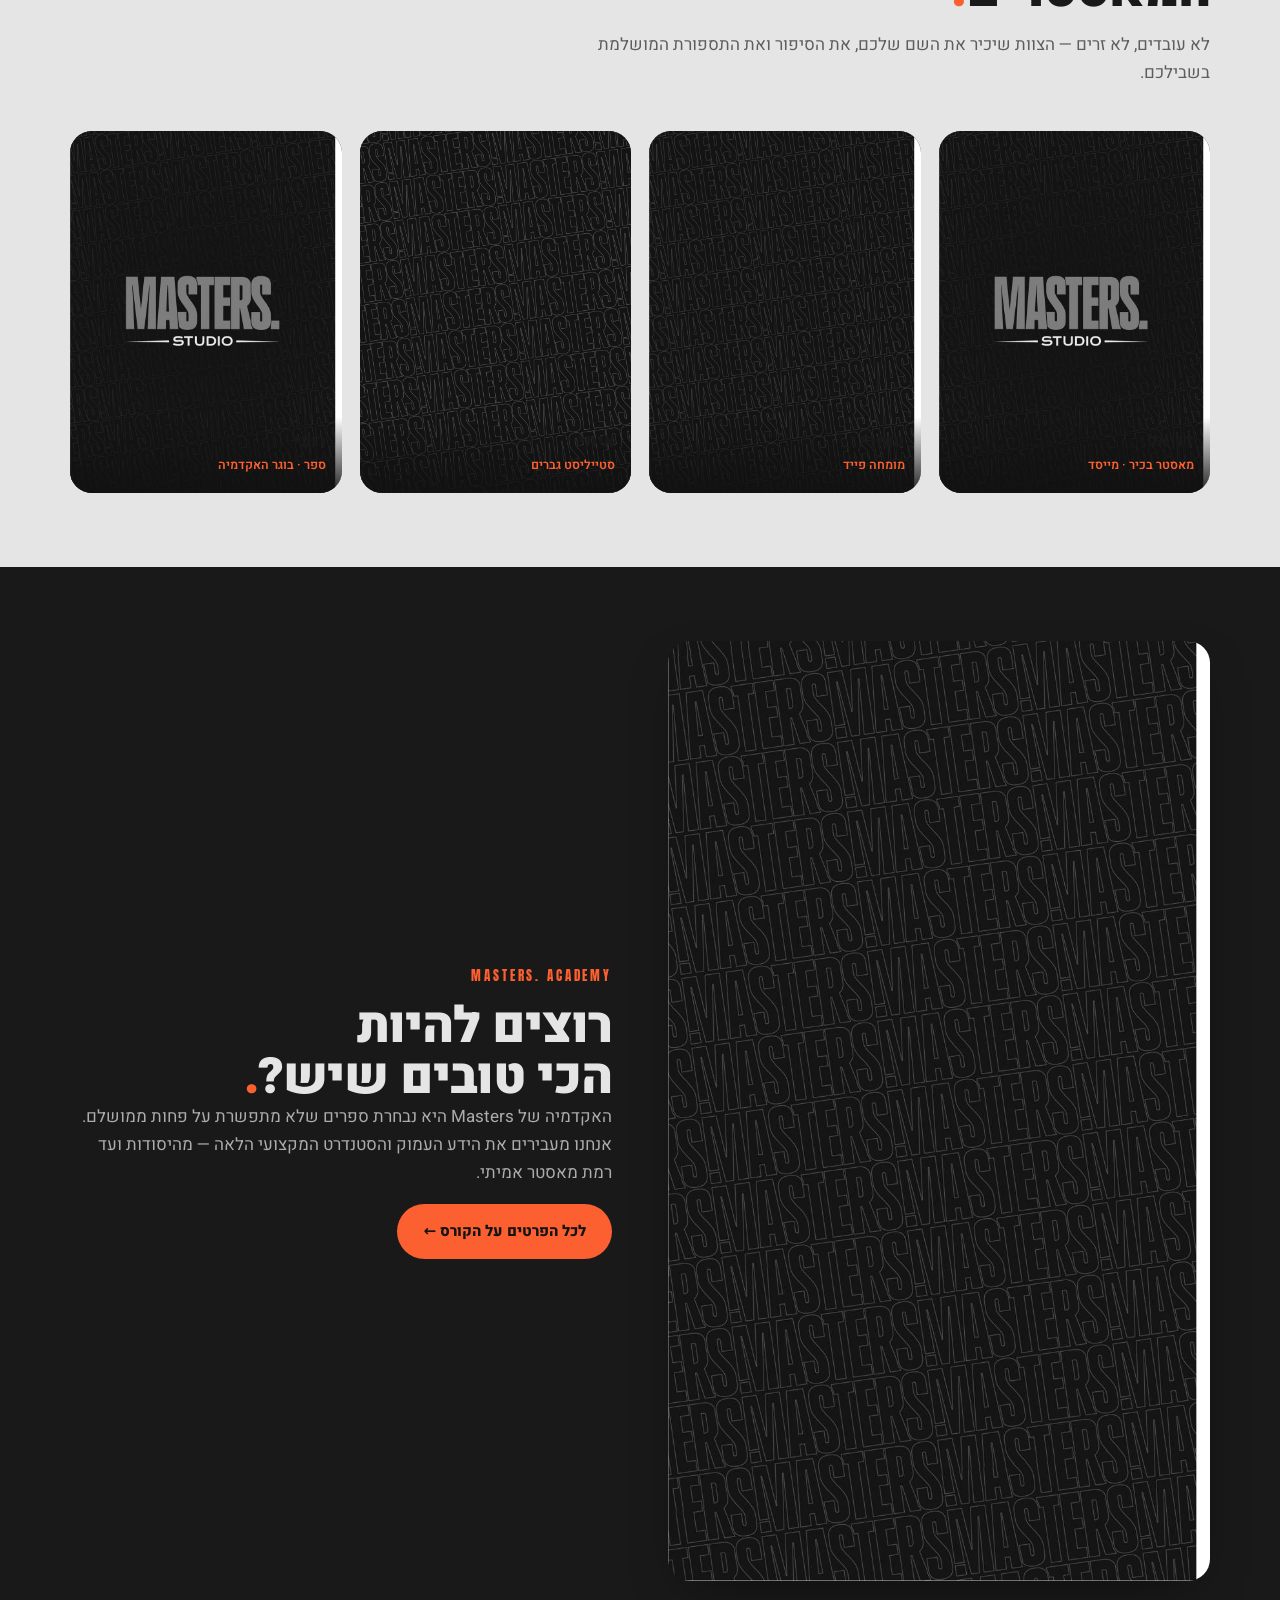
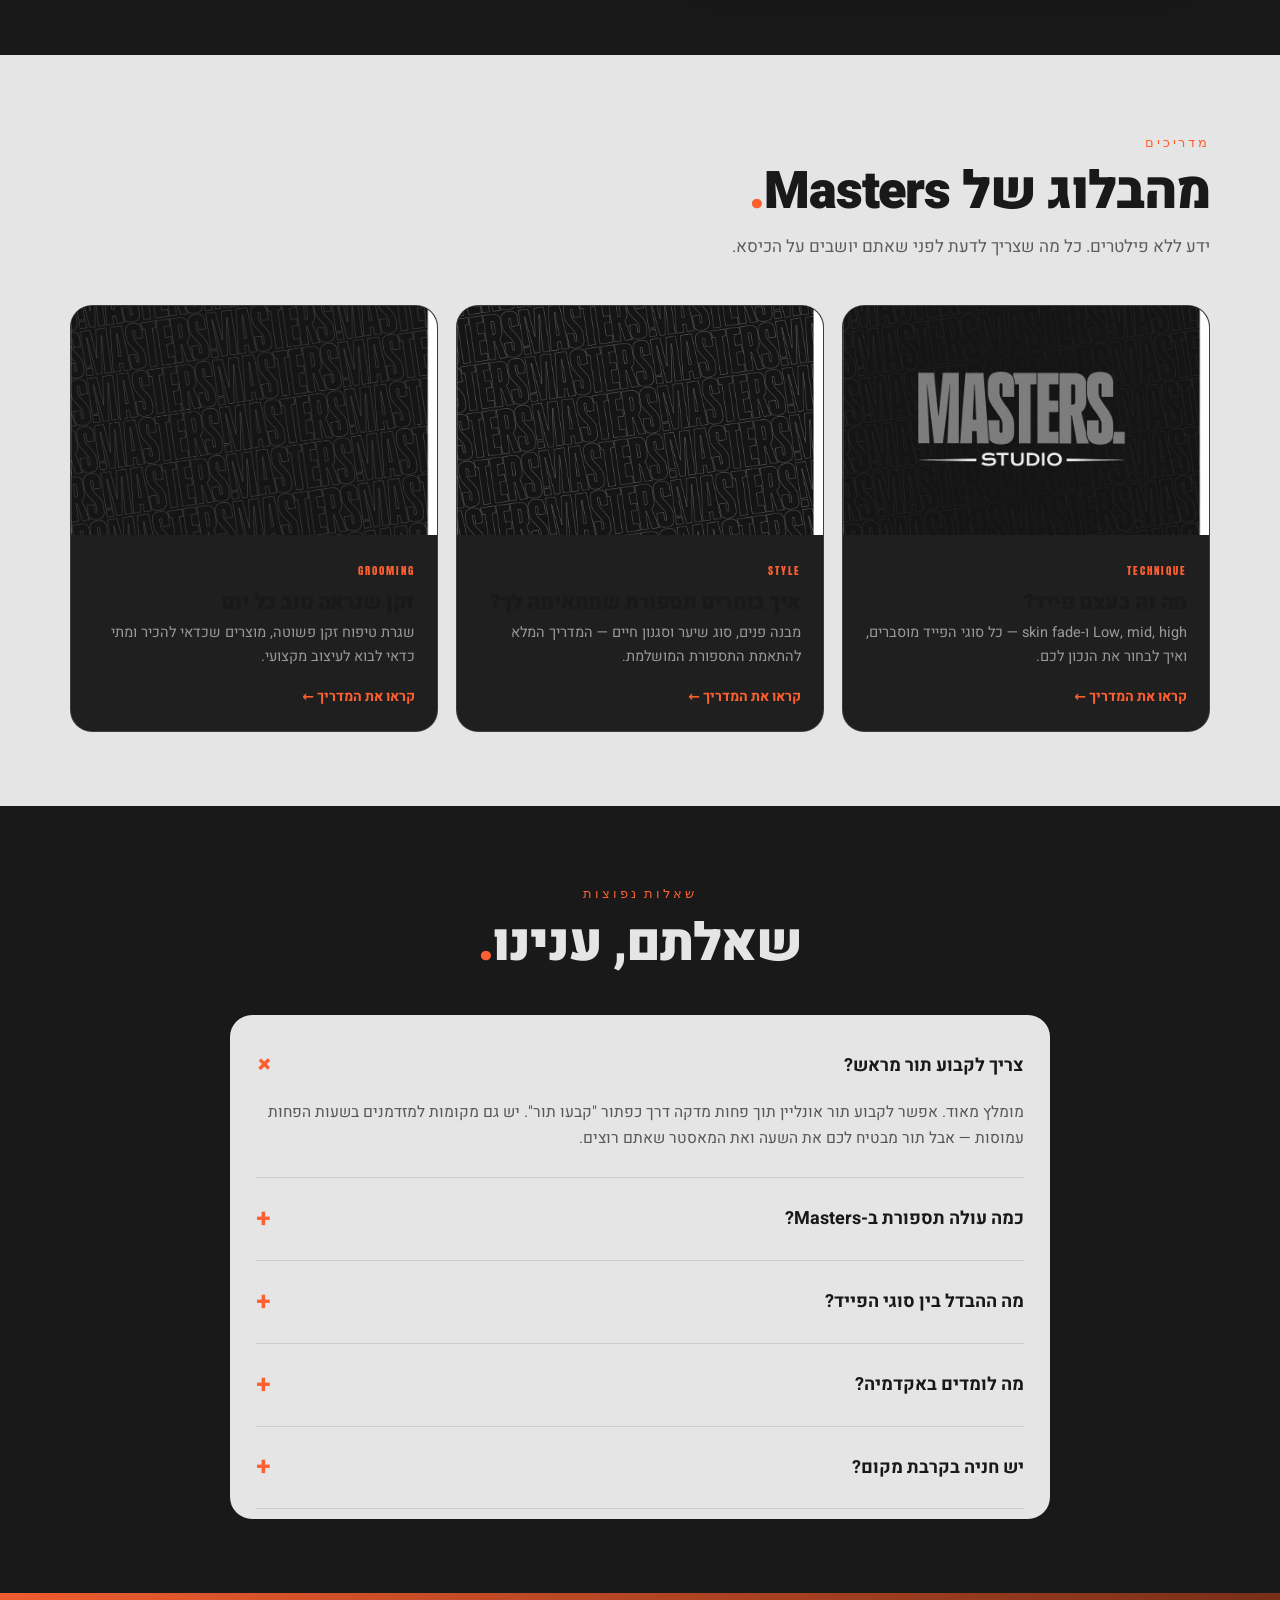
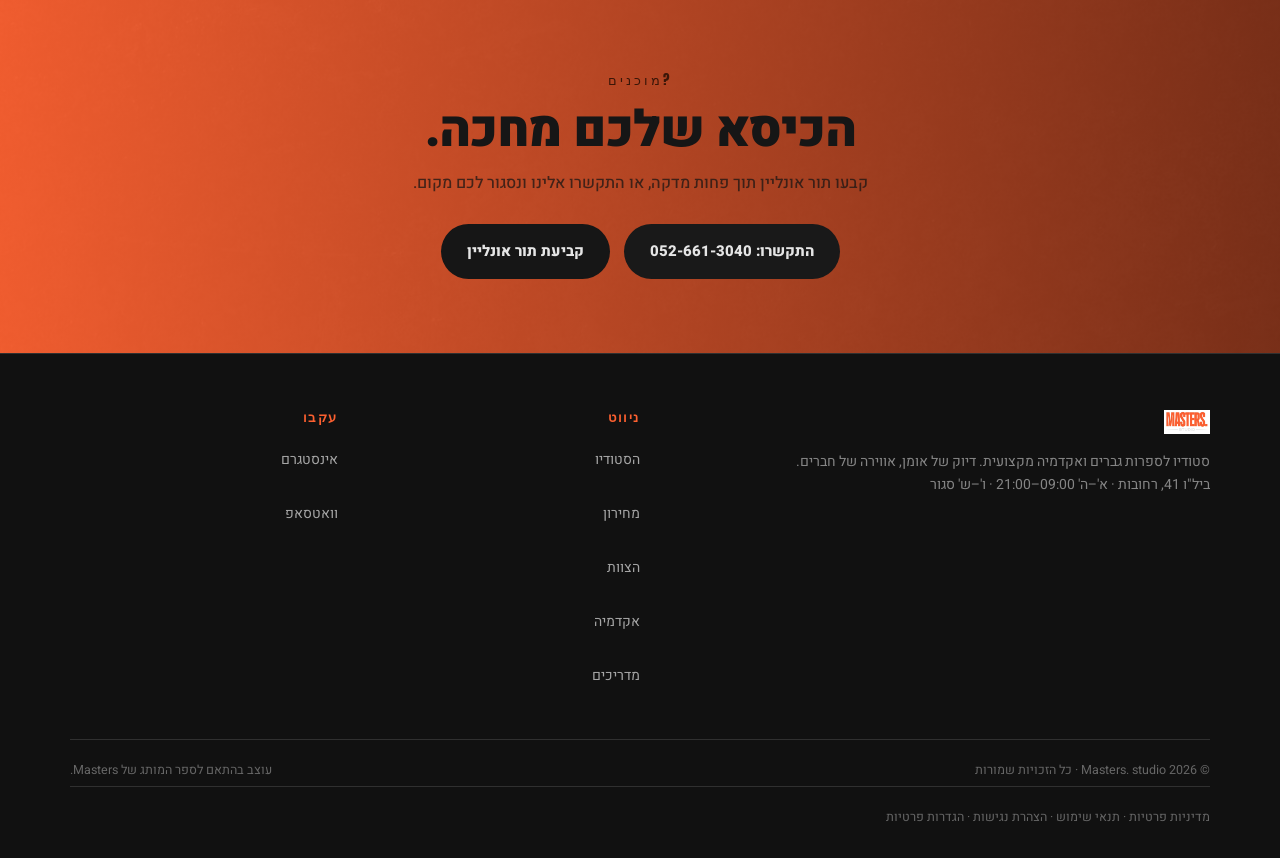
==== commit 24e5e770: "Fix heading hierarchy (h4->h3) and mobile tap-target sizing across footer, cookie banner, and legal " ====
--- a/index.html
+++ b/index.html
@@ -3,54 +3,449 @@
 <head>
 <meta charset="UTF-8">
 <meta name="viewport" content="width=device-width, initial-scale=1">
-<title>Masters. studio — בקרוב</title>
-<meta name="robots" content="noindex,nofollow">
+<title>Masters. סטודיו לספרות גברים ואקדמיה מקצועית | תספורות פרימיום</title>
+<meta name="description" content="Masters. — סטודיו לספרות גברים בסטנדרט פרימיום ואקדמיה מקצועית לספרים. פייד, תספורת + זקן, טיפוח מלא ותורים אונליין. דיוק של אומן, אווירה של חברים.">
+<meta name="keywords" content="מספרה גברים, ספר גברים, תספורת פייד, מספרה, ברבר שופ, אקדמיה לספרות, תספורת וזקן, Masters studio">
+<link rel="canonical" href="https://masters-studio.co.il/">
+<meta name="theme-color" content="#191919">
+<meta name="robots" content="index,follow">
+
+<!-- Open Graph -->
+<meta property="og:type" content="business.business">
+<meta property="og:title" content="Masters. סטודיו לספרות גברים ואקדמיה מקצועית">
+<meta property="og:description" content="דיוק של אומן, אווירה של חברים. תספורות פרימיום, טיפוח זקן ואקדמיה מקצועית לספרים.">
+<meta property="og:locale" content="he_IL">
+<meta property="og:url" content="https://masters-studio.co.il/">
+<meta property="og:image" content="https://masters-studio.co.il/assets/post.jpg">
+<meta name="twitter:card" content="summary_large_image">
+
 <link rel="icon" type="image/png" href="assets/logo-black.png">
 <link rel="preconnect" href="https://fonts.googleapis.com">
 <link rel="preconnect" href="https://fonts.gstatic.com" crossorigin>
-<link href="https://fonts.googleapis.com/css2?family=Anton&family=Heebo:wght@400;700;900&display=swap" rel="stylesheet">
-<style>
-  *{box-sizing:border-box}
-  body{
-    margin:0;min-height:100vh;display:flex;align-items:center;justify-content:center;
-    background:#191919;
-    font-family:"Heebo",system-ui,sans-serif;color:#E5E5E5;text-align:center;
-    position:relative;overflow:hidden;
-  }
-  .bg-video{
-    position:fixed;inset:0;width:100%;height:100%;object-fit:cover;z-index:0;
-  }
-  body::before{content:"";position:fixed;inset:0;background:rgba(17,17,17,.72);z-index:1}
-  .wrap{position:relative;z-index:2;padding:32px;max-width:520px}
-  img{height:44px;margin-bottom:38px}
-  h1{font-family:"Anton",Impact,sans-serif;font-size:clamp(38px,10vw,64px);margin:0 0 18px;letter-spacing:-.02em}
-  h1 span{color:#FC6030}
-  p{font-size:17px;color:rgba(229,229,229,.75);margin:0 0 30px;line-height:1.6}
-  .btn-row{display:flex;gap:12px;flex-wrap:wrap;justify-content:center}
-  .btn-solid,.btn-ghost{
-    display:inline-flex;align-items:center;gap:8px;
-    font-family:"Anton",Impact,sans-serif;letter-spacing:.02em;font-size:14.5px;
-    padding:13px 22px;border-radius:100px;text-decoration:none;white-space:nowrap;
-  }
-  .btn-solid{background:#FC6030;color:#141414}
-  .btn-ghost{background:transparent;color:#E5E5E5;border:1.5px solid rgba(229,229,229,.4)}
-</style>
+<link href="https://fonts.googleapis.com/css2?family=Anton&family=Heebo:wght@400;500;700;900&display=swap" rel="stylesheet">
+<link rel="stylesheet" href="css/style.css">
+<link rel="stylesheet" href="css/cookie-consent.css">
+
+<!-- Local business structured data (SEO) -->
+<script type="application/ld+json">
+{
+  "@context":"https://schema.org",
+  "@type":"HairSalon",
+  "name":"Masters. studio",
+  "image":"https://masters-studio.co.il/assets/post.jpg",
+  "description":"סטודיו לספרות גברים בסטנדרט פרימיום ואקדמיה מקצועית לספרים.",
+  "@id":"https://masters-studio.co.il/",
+  "url":"https://masters-studio.co.il/",
+  "telephone":"+972-52-661-3040",
+  "priceRange":"₪₪",
+  "address":{"@type":"PostalAddress","streetAddress":"ביל\"ו 41, קומה 1","addressLocality":"רחובות","addressCountry":"IL"},
+  "geo":{"@type":"GeoCoordinates","latitude":31.893955,"longitude":34.809265},
+  "openingHoursSpecification":[
+    {"@type":"OpeningHoursSpecification","dayOfWeek":["Sunday","Monday","Tuesday","Wednesday","Thursday"],"opens":"09:00","closes":"21:00"}
+  ],
+  "sameAs":["https://www.instagram.com/masters__studio/"]
+}
+</script>
+<script type="application/ld+json">
+{
+  "@context":"https://schema.org",
+  "@type":"FAQPage",
+  "mainEntity":[
+    {"@type":"Question","name":"צריך לקבוע תור מראש?","acceptedAnswer":{"@type":"Answer","text":"מומלץ. אפשר לקבוע תור אונליין תוך פחות מדקה. יש גם מקומות למזדמנים בשעות פחות עמוסות."}},
+    {"@type":"Question","name":"כמה עולה תספורת ב-Masters?","acceptedAnswer":{"@type":"Answer","text":"תספורת קלאסית מתחילה ב-90 ₪, קומבו תספורת וזקן ב-130 ₪, וחבילת הטיפוח המלאה ב-170 ₪."}},
+    {"@type":"Question","name":"מה זה בכלל פייד?","acceptedAnswer":{"@type":"Answer","text":"פייד הוא מעבר הדרגתי מקצר לארוך בצדדים ובעורף, שנעשה בהדרגתיות מושלמת בין האורכים. יש low, mid, high ו-skin fade."}},
+    {"@type":"Question","name":"מה לומדים באקדמיה של Masters?","acceptedAnswer":{"@type":"Answer","text":"קורס ספרות מלא מהיסודות ועד רמת מאסטר: טכניקות פייד, עבודת מספריים, עיצוב זקן, ניהול לקוח ובניית קליינטים."}}
+  ]
+}
+</script>
 </head>
 <body>
-  <video class="bg-video" autoplay muted loop playsinline preload="auto" poster="assets/hero-poster.jpg">
+<a class="skip" href="#main">דלג לתוכן</a>
+
+<!-- NAV -->
+<header class="nav">
+  <div class="container nav-in">
+    <a class="nav-logo" href="#top" aria-label="Masters studio — דף הבית">
+      <img src="assets/logo-nav-chip.png" alt="הלוגו של Masters studio">
+    </a>
+    <nav class="nav-links" aria-label="ניווט ראשי">
+      <a href="#about">הסטודיו</a>
+      <a href="#services">שירותים</a>
+      <a href="pricing.html">מחירון</a>
+      <a href="#team">הצוות</a>
+      <a href="academy.html">אקדמיה</a>
+      <a href="#articles">מדריכים</a>
+      <a href="#faq">שאלות</a>
+    </nav>
+    <div style="display:flex;align-items:center;gap:10px">
+      <a class="nav-cta" href="#book">קבעו תור</a>
+      <button class="burger" aria-label="פתיחת תפריט" aria-expanded="false" id="burger">
+        <span></span><span></span><span></span>
+      </button>
+    </div>
+  </div>
+  <nav class="mobile-menu container" id="mobileMenu" aria-label="ניווט נייד">
+    <a href="#about">הסטודיו</a>
+    <a href="#services">שירותים</a>
+    <a href="pricing.html">מחירון</a>
+    <a href="#team">הצוות</a>
+    <a href="academy.html">אקדמיה</a>
+    <a href="#articles">מדריכים</a>
+    <a href="#faq">שאלות נפוצות</a>
+  </nav>
+</header>
+
+<main id="main">
+<span id="top"></span>
+
+<!-- HERO -->
+<section class="hero" aria-label="ברוכים הבאים">
+  <video class="hero-video" autoplay muted loop playsinline preload="auto" poster="assets/hero-poster.jpg">
     <source src="assets/hero-video.webm" type="video/webm">
     <source src="assets/hero-video.mp4" type="video/mp4">
   </video>
-  <div class="wrap">
-    <img src="assets/logo-lightbg.png" alt="Masters studio">
-    <h1>אנחנו כבר כאן<span>.</span></h1>
-    <p>הסטודיו שלנו פתוח ומקבל לקוחות. האתר החדש בדרך — בינתיים תוכלו לקבוע תור ישירות דרכנו.</p>
-    <div class="btn-row">
-      <a href="tel:+972526613040" class="btn-solid">📞 התקשרו</a>
-      <a href="https://wa.me/972526613040" target="_blank" rel="noopener" class="btn-solid">💬 וואטסאפ</a>
-      <a href="https://app.smartor.co.il/MASTERS" target="_blank" rel="noopener" class="btn-solid">קבעו תור עכשיו</a>
-    </div>
-    <a href="accessibility.html" style="display:block;margin-top:26px;font-family:Heebo,sans-serif;font-size:13px;color:rgba(229,229,229,.5);text-decoration:underline;background:none;padding:0;border-radius:0">הצהרת נגישות</a>
-  </div>
+  <div class="hero-overlay"></div>
+  <div class="container">
+    <span class="eyebrow">Masters. studio — barbering &amp; academy</span>
+    <h1>לא סתם תספורת.<br>יצירה של <span class="dot" style="color:var(--orange)">מאסטר</span></h1>
+    <p class="sub">דיוק פרימיום לא מתפשר עם ווייב של רחוב, בלי הדיסטנס המעצבן. אתם לא עוד תור ביומן — אתם חלק מהמקום.</p>
+    <div class="hero-actions">
+      <a class="btn btn-primary" href="#book">קבעו תור עכשיו</a>
+      <a class="btn btn-ghost" href="#pricing">למחירון</a>
+    </div>
+    <div class="hero-tags">
+      <span>פייד מדויק</span><span>עיצוב זקן</span><span>טיפוח מלא</span><span>אקדמיה מקצועית</span>
+    </div>
+  </div>
+</section>
+
+<!-- VALUE STRIP -->
+<div class="strip" aria-hidden="true">
+  <div class="strip-in">
+    <span>מאסטריות אקדמית&nbsp;•&nbsp;אמת ללא פילטרים&nbsp;•&nbsp;חיבור בגובה העיניים&nbsp;•&nbsp;דיוק פרימיום&nbsp;•&nbsp;</span>
+    <span>מאסטריות אקדמית&nbsp;•&nbsp;אמת ללא פילטרים&nbsp;•&nbsp;חיבור בגובה העיניים&nbsp;•&nbsp;דיוק פרימיום&nbsp;•&nbsp;</span>
+  </div>
+</div>
+
+<!-- ABOUT / GENERAL INFO -->
+<section id="about">
+  <div class="container split">
+    <div>
+      <span class="eyebrow">הסטודיו</span>
+      <h2 style="font-size:clamp(30px,7vw,50px)">סטודיו של אומנים.<br>מרגיש הכי בבית שיש<span class="dot"></span></h2>
+      <p style="color:rgba(229,229,229,.72);font-size:17px">
+        התחלנו כצוות חזק שהבין דבר אחד: הכוח האמיתי הוא כשאנחנו ביחד. חזרנו כדי לבנות משהו אחר —
+        מקום שמחזיק סטנדרט מקצועי של סטודיו-אומן, אבל מדבר איתכם דוגרי ומכיר אתכם בשם.
+      </p>
+      <p style="color:rgba(229,229,229,.72);font-size:17px">
+        היום אנחנו לא רק מספרה. אנחנו מותג שקובע איך התחום הזה צריך להיראות — ועם האקדמיה שלנו,
+        אנחנו מכשירים את דור הספרים הבא.
+      </p>
+      <div class="stat-row">
+        <div class="stat"><b>12+</b><span>שנות ניסיון על הכיסא</span></div>
+        <div class="stat"><b>8,000</b><span>לקוחות מרוצים</span></div>
+        <div class="stat"><b>4.9★</b><span>דירוג ממוצע בגוגל</span></div>
+      </div>
+    </div>
+    <div class="media">
+      <img src="assets/post.jpg" alt="ספר מ-Masters studio מבצע תספורת פייד ללקוח באווירת הסטודיו" loading="lazy">
+    </div>
+  </div>
+</section>
+
+<!-- SERVICES -->
+<section id="services" class="on-pearl">
+  <div class="container">
+    <div class="section-head">
+      <span class="eyebrow">מה עושים אצלנו</span>
+      <h2>השירותים<span class="dot"></span></h2>
+      <p>כל שירות נעשה בסטנדרט הכי גבוה שיש, עם ירידה לפרטים הקטנים — כי אין מקום ל"בערך".</p>
+    </div>
+    <div class="grid g-3">
+      <article class="card">
+        <img class="ic" src="assets/icons/ic1.png" alt="">
+        <h3>תספורת גברים</h3>
+        <p>קלאסי, מודרני או פייד מדויק — מתאימים את התספורת למבנה הפנים, לסגנון ולשגרה שלכם.</p>
+      </article>
+      <article class="card">
+        <img class="ic" src="assets/icons/ic3.png" alt="">
+        <h3>עיצוב זקן</h3>
+        <p>קווים חדים, שיפוע נכון וגימור בתער חם. זקן שנראה מסודר גם שבועיים אחרי.</p>
+      </article>
+      <article class="card">
+        <img class="ic" src="assets/icons/ic5.png" alt="">
+        <h3>טיפוח מלא</h3>
+        <p>תספורת, זקן, חפיפה, עיצוב וגימור — החבילה שיוצאים ממנה מרגישים מחדש.</p>
+      </article>
+      <article class="card">
+        <img class="ic" src="assets/icons/ic7.png" alt="">
+        <h3>ילדים</h3>
+        <p>סבלנות, יחס והתוצאה שההורים רוצים. חוויה נעימה גם לספר הצעיר של המשפחה.</p>
+      </article>
+      <article class="card">
+        <img class="ic" src="assets/icons/ic9.png" alt="">
+        <h3>יום החתן</h3>
+        <p>חבילת טיפוח לחתן ולחברים לפני האירוע הגדול, עם תיאום מראש ופינה פרטית.</p>
+      </article>
+      <article class="card">
+        <img class="ic" src="assets/icons/ic11.png" alt="">
+        <h3>ייעוץ סטייל</h3>
+        <p>לא בטוחים מה מתאים לכם? נשב, נבין את הראש שלכם ונבנה מראה שעובד עליכם.</p>
+      </article>
+    </div>
+  </div>
+</section>
+
+<!-- PRICING TEASER -->
+<section id="pricing">
+  <div class="container">
+    <div class="section-head" style="margin-inline:auto;text-align:center">
+      <span class="eyebrow">מחירון</span>
+      <h2>שקוף, בלי הפתעות<span class="dot"></span></h2>
+      <p style="margin-inline:auto">המחירים כוללים ייעוץ, עיצוב וגימור. תספורת מ-90 ₪, קומבו תספורת וזקן מ-130 ₪.</p>
+    </div>
+    <div class="grid g-3">
+      <article class="card" style="text-align:center">
+        <h3>תספורת קלאסית</h3>
+        <div class="amount" style="font-family:var(--ff-display);font-size:40px;color:var(--orange);direction:ltr">90 ₪</div>
+      </article>
+      <article class="card" style="text-align:center;border-color:var(--orange)">
+        <h3>תספורת + זקן</h3>
+        <div class="amount" style="font-family:var(--ff-display);font-size:40px;color:var(--orange);direction:ltr">130 ₪</div>
+      </article>
+      <article class="card" style="text-align:center">
+        <h3>הטיפוח המלא</h3>
+        <div class="amount" style="font-family:var(--ff-display);font-size:40px;color:var(--orange);direction:ltr">170 ₪</div>
+      </article>
+    </div>
+    <div style="text-align:center;margin-top:30px">
+      <a class="btn btn-primary" href="pricing.html">למחירון המלא ←</a>
+    </div>
+  </div>
+</section>
+
+<!-- TEAM -->
+<section id="team" class="on-pearl">
+  <div class="container">
+    <div class="section-head">
+      <span class="eyebrow">הצוות</span>
+      <h2>המאסטרים<span class="dot"></span></h2>
+      <p>לא עובדים, לא זרים — הצוות שיכיר את השם שלכם, את הסיפור ואת התספורת המושלמת בשבילכם.</p>
+    </div>
+    <div class="team-grid">
+      <article class="member"><img src="assets/app1.jpg" alt="דניאל — מאסטר בכיר וספר ראשי ב-Masters studio" loading="lazy"><div class="info"><h3>דניאל</h3><span>מאסטר בכיר · מייסד</span></div></article>
+      <article class="member"><img src="assets/app2.jpg" alt="עומרי — מומחה פייד ועיצוב זקן" loading="lazy"><div class="info"><h3>עומרי</h3><span>מומחה פייד</span></div></article>
+      <article class="member"><img src="assets/post.jpg" alt="איתי — ספר וסטייליסט גברים" loading="lazy"><div class="info"><h3>איתי</h3><span>סטייליסט גברים</span></div></article>
+      <article class="member"><img src="assets/app1.jpg" alt="רועי — ספר צעיר ובוגר האקדמיה של Masters" loading="lazy"><div class="info"><h3>רועי</h3><span>ספר · בוגר האקדמיה</span></div></article>
+    </div>
+  </div>
+</section>
+
+<!-- ACADEMY TEASER -->
+<section id="academy">
+  <div class="container split">
+    <div class="media">
+      <img src="assets/app2.jpg" alt="שיעור מעשי באקדמיה של Masters — הכשרת ספרים מקצועית" loading="lazy">
+    </div>
+    <div>
+      <span class="eyebrow">Masters. academy</span>
+      <h2 style="font-size:clamp(30px,7vw,50px)">רוצים להיות<br>הכי טובים שיש?<span class="dot"></span></h2>
+      <p style="color:rgba(229,229,229,.72);font-size:17px">
+        האקדמיה של Masters היא נבחרת ספרים שלא מתפשרת על פחות ממושלם. אנחנו מעבירים את הידע העמוק
+        והסטנדרט המקצועי הלאה — מהיסודות ועד רמת מאסטר אמיתי.
+      </p>
+      <a class="btn btn-primary" href="academy.html">לכל הפרטים על הקורס ←</a>
+    </div>
+  </div>
+</section>
+
+<!-- ARTICLES -->
+<section id="articles" class="on-pearl">
+  <div class="container">
+    <div class="section-head">
+      <span class="eyebrow">מדריכים</span>
+      <h2>מהבלוג של Masters<span class="dot"></span></h2>
+      <p>ידע ללא פילטרים. כל מה שצריך לדעת לפני שאתם יושבים על הכיסא.</p>
+    </div>
+    <div class="grid g-3">
+      <a class="article-card" href="articles/mah-ze-fade.html">
+        <div class="thumb"><img src="assets/app1.jpg" alt="תספורת פייד — מדריך" loading="lazy"></div>
+        <div class="body">
+          <span class="kicker">TECHNIQUE</span>
+          <h3>מה זה בעצם פייד?</h3>
+          <p>Low, mid, high ו-skin fade — כל סוגי הפייד מוסברים, ואיך לבחור את הנכון לכם.</p>
+          <span class="more">קראו את המדריך ←</span>
+        </div>
+      </a>
+      <a class="article-card" href="articles/how-to-choose-cut.html">
+        <div class="thumb"><img src="assets/post.jpg" alt="התאמת תספורת למבנה פנים" loading="lazy"></div>
+        <div class="body">
+          <span class="kicker">STYLE</span>
+          <h3>איך בוחרים תספורת שמתאימה לך?</h3>
+          <p>מבנה פנים, סוג שיער וסגנון חיים — המדריך המלא להתאמת התספורת המושלמת.</p>
+          <span class="more">קראו את המדריך ←</span>
+        </div>
+      </a>
+      <a class="article-card" href="articles/beard-care.html">
+        <div class="thumb"><img src="assets/app2.jpg" alt="טיפוח זקן" loading="lazy"></div>
+        <div class="body">
+          <span class="kicker">GROOMING</span>
+          <h3>זקן שנראה טוב כל יום</h3>
+          <p>שגרת טיפוח זקן פשוטה, מוצרים שכדאי להכיר ומתי כדאי לבוא לעיצוב מקצועי.</p>
+          <span class="more">קראו את המדריך ←</span>
+        </div>
+      </a>
+    </div>
+  </div>
+</section>
+
+<!-- FAQ -->
+<section id="faq">
+  <div class="container">
+    <div class="section-head" style="margin-inline:auto;text-align:center">
+      <span class="eyebrow">שאלות נפוצות</span>
+      <h2>שאלתם, ענינו<span class="dot"></span></h2>
+    </div>
+    <div class="faq" style="background:var(--pearl);border-radius:22px;padding:10px 26px">
+      <details open><summary>צריך לקבוע תור מראש? <span class="plus">+</span></summary><div class="answer">מומלץ מאוד. אפשר לקבוע תור אונליין תוך פחות מדקה דרך כפתור "קבעו תור". יש גם מקומות למזדמנים בשעות הפחות עמוסות — אבל תור מבטיח לכם את השעה ואת המאסטר שאתם רוצים.</div></details>
+      <details><summary>כמה עולה תספורת ב-Masters? <span class="plus">+</span></summary><div class="answer">תספורת קלאסית מתחילה ב-90 ₪, קומבו תספורת וזקן ב-130 ₪, וחבילת הטיפוח המלאה ב-170 ₪. המחירון המלא נמצא בעמוד זה, מעל האזור הזה.</div></details>
+      <details><summary>מה ההבדל בין סוגי הפייד? <span class="plus">+</span></summary><div class="answer">ההבדל הוא בגובה שבו מתחיל המעבר מקצר לארוך: low fade מתחיל נמוך ליד האוזן, mid באמצע, high גבוה, ו-skin fade יורד עד העור. הסברנו הכל במדריך "מה זה פייד".</div></details>
+      <details><summary>מה לומדים באקדמיה? <span class="plus">+</span></summary><div class="answer">קורס ספרות מלא מהיסודות ועד רמת מאסטר: טכניקות פייד, עבודת מספריים, עיצוב זקן בתער, עבודה מול לקוח אמיתי, בניית קליינטים ומיתוג אישי. בסיום — תעודה וליווי בהשמה.</div></details>
+      <details><summary>יש חניה בקרבת מקום? <span class="plus">+</span></summary><div class="answer">כן, יש חניון ציבורי במרחק דקה הליכה וכן חניית רחוב באזור. מומלץ להגיע 5 דקות לפני התור.</div></details>
+    </div>
+  </div>
+</section>
+
+<!-- CTA / BOOK -->
+<section id="book" class="cta-band">
+  <div class="container">
+    <span class="eyebrow" style="color:#3a1608">מוכנים?</span>
+    <h2>הכיסא שלכם מחכה<span style="color:#161616">.</span></h2>
+    <p>קבעו תור אונליין תוך פחות מדקה, או התקשרו אלינו ונסגור לכם מקום.</p>
+    <div style="display:flex;gap:14px;flex-wrap:wrap;justify-content:center">
+      <a class="btn btn-dark" href="tel:+972526613040">התקשרו: 052-661-3040</a>
+      <a class="btn btn-dark" href="https://app.smartor.co.il/MASTERS" style="background:#161616" target="_blank" rel="noopener">קביעת תור אונליין</a>
+    </div>
+  </div>
+</section>
+</main>
+
+<!-- FOOTER -->
+<footer class="footer">
+  <div class="container">
+    <div class="footer-grid">
+      <div>
+        <img class="flogo" src="assets/logo-darkbg.png" alt="Masters studio">
+        <p>סטודיו לספרות גברים ואקדמיה מקצועית. דיוק של אומן, אווירה של חברים.<br>
+                  ביל"ו 41, רחובות · א'–ה' 09:00–21:00 · ו'–ש' סגור</p>
+      </div>
+      <div>
+        <h3>ניווט</h3>
+        <ul>
+          <li><a href="#about">הסטודיו</a></li>
+          <li><a href="#pricing">מחירון</a></li>
+          <li><a href="#team">הצוות</a></li>
+          <li><a href="#academy">אקדמיה</a></li>
+          <li><a href="#articles">מדריכים</a></li>
+        </ul>
+      </div>
+      <div>
+        <h3>עקבו</h3>
+        <ul>
+          <li><a href="https://www.instagram.com/masters__studio/" target="_blank" rel="noopener">אינסטגרם</a></li>
+          <li><a href="https://wa.me/972526613040" target="_blank" rel="noopener">וואטסאפ</a></li>
+        </ul>
+      </div>
+    </div>
+    <div class="footer-bottom">
+      <span>© 2026 Masters. studio · כל הזכויות שמורות</span>
+      <span>עוצב בהתאם לספר המותג של Masters.</span>
+    </div>
+    <div class="footer-bottom" style="margin-top:6px">
+      <span>
+        <a href="privacy-policy.html">מדיניות פרטיות</a> ·
+        <a href="terms.html">תנאי שימוש</a> ·
+        <a href="accessibility.html">הצהרת נגישות</a> ·
+        <a href="privacy-settings.html">הגדרות פרטיות</a>
+      </span>
+    </div>
+  </div>
+</footer>
+
+<!-- STICKY MOBILE CTA -->
+<div class="sticky-cta hide" id="stickyCta">
+  <a class="btn btn-primary" href="#book">קבעו תור</a>
+  <a class="btn btn-ghost" href="tel:+972526613040" aria-label="התקשרו אלינו">📞</a>
+</div>
+
+<script>
+  const b=document.getElementById('burger'),m=document.getElementById('mobileMenu');
+  b.addEventListener('click',()=>{const o=m.classList.toggle('open');b.setAttribute('aria-expanded',o)});
+  m.querySelectorAll('a').forEach(a=>a.addEventListener('click',()=>{m.classList.remove('open');b.setAttribute('aria-expanded',false)}));
+  const sc=document.getElementById('stickyCta'),hero=document.querySelector('.hero');
+  if(sc&&hero){new IntersectionObserver(([e])=>sc.classList.toggle('hide',e.isIntersecting),{threshold:.15}).observe(hero);}
+</script>
+
+<!-- Masters Studio — Cookie Consent Banner -->
+<div id="mc-banner" role="dialog" aria-live="polite" aria-label="הגדרות פרטיות ועוגיות">
+  <div class="mc-row">
+    <p>
+      אתר זה משתמש בעוגיות ובטכנולוגיות מעקב, כולל של צדדים שלישיים, כדי לספק ולשפר את השירותים שלנו ולהציג תוכן שיווקי בהתאם לתחומי העניין שלך. תוכל/י לשנות או לבטל את הסכמתך בכל עת דרך
+      <a href="privacy-settings.html">הגדרות פרטיות</a>.
+      למידע נוסף עיינו ב<a href="privacy-policy.html">מדיניות הפרטיות</a> וב<a href="terms.html">תנאי השימוש</a> שלנו.
+    </p>
+    <div class="mc-actions">
+      <button type="button" class="mc-reject-all" id="mc-reject-all">דחה הכל</button>
+      <button type="button" class="mc-more" id="mc-more" aria-expanded="false" aria-controls="mc-panel">מידע נוסף</button>
+      <button type="button" class="mc-accept-all" id="mc-accept-all">אני מסכים</button>
+    </div>
+
+    <div id="mc-panel">
+      <div class="mc-pref-row">
+        <label class="mc-switch">
+          <input type="checkbox" checked disabled>
+          <span class="mc-slider"></span>
+        </label>
+        <div class="mc-pref-text">
+          <span class="mc-pref-title">חיוני</span>
+          <p>נדרש לתפעול בסיסי של האתר. לא ניתן לביטול.</p>
+        </div>
+      </div>
+      <div class="mc-pref-row">
+        <label class="mc-switch">
+          <input type="checkbox" id="mc-functional">
+          <span class="mc-slider"></span>
+        </label>
+        <div class="mc-pref-text">
+          <span class="mc-pref-title">פונקציונאלי</span>
+          <p>מאפשר זכירת העדפות שימוש (כגון שפה או תצוגה).</p>
+        </div>
+      </div>
+      <div class="mc-pref-row">
+        <label class="mc-switch">
+          <input type="checkbox" id="mc-analytics">
+          <span class="mc-slider"></span>
+        </label>
+        <div class="mc-pref-text">
+          <span class="mc-pref-title">אנליטיים</span>
+          <p>עוזר לנו להבין כיצד גולשים משתמשים באתר, לצורכי שיפור ו-SEO.</p>
+        </div>
+      </div>
+      <div class="mc-pref-row">
+        <label class="mc-switch">
+          <input type="checkbox" id="mc-marketing">
+          <span class="mc-slider"></span>
+        </label>
+        <div class="mc-pref-text">
+          <span class="mc-pref-title">שיווק</span>
+          <p>משמש להצגת תוכן שיווקי ופרסום ממוקד ברשתות ובמנועי חיפוש.</p>
+        </div>
+      </div>
+      <button type="button" class="mc-save" id="mc-save-selected">שמור בחירה</button>
+    </div>
+  </div>
+</div>
+
+<script src="js/cookie-consent.js"></script>
 </body>
 </html>
--- a/css/style.css
+++ b/css/style.css
@@ -0,0 +1,332 @@
+/* ============================================================
+   MASTERS. studio — brand stylesheet
+   Colors, type and spacing derived from the Masters Brandbook.
+   Off-Black #191919 · Pearl #E5E5E5 · Orange #FC6030
+   ============================================================ */
+
+:root{
+  --black:#191919;
+  --black-2:#111111;
+  --pearl:#E5E5E5;
+  --pearl-2:#f4f4f2;
+  --white:#ffffff;
+  --orange:#FC6030;
+  --orange-deep:#7E3018;
+  --orange-mid:#BD4824;
+  --line:rgba(229,229,229,.14);
+  --line-dark:rgba(25,25,25,.12);
+
+  --maxw:1180px;
+  --gutter:20px;
+  --radius:14px;
+  --radius-lg:22px;
+
+  --ff-display:"Anton",Impact,sans-serif;      /* latin display / big numerals */
+  --ff-head:"Heebo",system-ui,sans-serif;       /* hebrew headings (heavy) */
+  --ff-body:"Heebo",system-ui,sans-serif;       /* body */
+
+  --shadow:0 18px 50px -20px rgba(0,0,0,.55);
+}
+
+*{box-sizing:border-box}
+html{scroll-behavior:smooth;-webkit-text-size-adjust:100%}
+body{
+  margin:0;
+  font-family:var(--ff-body);
+  background:var(--black);
+  color:var(--pearl);
+  line-height:1.65;
+  font-size:16px;
+  overflow-x:hidden;
+  -webkit-font-smoothing:antialiased;
+}
+img{max-width:100%;display:block}
+a{color:inherit;text-decoration:none}
+h1,h2,h3,h4{font-family:var(--ff-head);font-weight:900;line-height:1.02;margin:0;letter-spacing:-.02em}
+p{margin:0 0 1em}
+.container{max-width:var(--maxw);margin-inline:auto;padding-inline:var(--gutter)}
+
+/* the brand "." dot motif ------------------------------------ */
+.dot{color:var(--orange)}
+.dot::after{content:"."}
+
+/* ---------- accessibility ---------- */
+:focus-visible{outline:3px solid var(--orange);outline-offset:3px;border-radius:4px}
+.skip{position:absolute;right:-9999px;top:0;background:var(--orange);color:#111;padding:10px 16px;z-index:200;font-weight:700}
+.skip:focus{right:12px;top:12px}
+
+/* ============================================================
+   NAV
+   ============================================================ */
+.nav{
+  position:sticky;top:0;z-index:100;
+  background:rgba(17,17,17,.82);
+  backdrop-filter:saturate(140%) blur(12px);
+  border-bottom:1px solid var(--line);
+}
+.nav-in{display:flex;align-items:center;justify-content:space-between;height:64px}
+.nav-logo{background:transparent;padding:0;border-radius:10px;display:inline-flex;align-items:center;transition:transform .15s}
+.nav-logo:hover{transform:translateY(-1px)}
+.nav-logo img{height:40px;width:auto;display:block;border-radius:10px}
+.nav-links{display:none;gap:26px;align-items:center}
+.nav-links a{font-size:14px;font-weight:600;color:var(--pearl);opacity:.82;transition:opacity .2s,color .2s}
+.nav-links a:hover{opacity:1;color:var(--orange)}
+.nav-cta{
+  display:inline-flex;align-items:center;gap:8px;
+  background:var(--orange);color:#141414;font-weight:800;font-family:var(--ff-head);
+  padding:13px 20px;border-radius:100px;font-size:14px;white-space:nowrap;
+  transition:transform .15s,box-shadow .2s;
+}
+.nav-cta:hover{transform:translateY(-1px);box-shadow:0 8px 20px -6px rgba(252,96,48,.6)}
+.burger{display:inline-flex;flex-direction:column;gap:5px;background:none;border:0;cursor:pointer;padding:14px 12px}
+.burger span{width:24px;height:2px;background:var(--pearl);border-radius:2px;transition:.25s}
+.mobile-menu{display:none;flex-direction:column;padding:8px 0 18px;border-top:1px solid var(--line)}
+.mobile-menu a{padding:13px var(--gutter);font-weight:600;border-bottom:1px solid var(--line)}
+.mobile-menu.open{display:flex}
+
+@media(min-width:900px){
+  .nav-links{display:flex}
+  .burger{display:none}
+}
+
+/* ============================================================
+   BUTTONS / EYEBROWS
+   ============================================================ */
+.btn{
+  display:inline-flex;align-items:center;justify-content:center;gap:9px;
+  font-family:var(--ff-head);font-weight:800;font-size:15px;
+  padding:15px 26px;border-radius:100px;cursor:pointer;border:0;
+  transition:transform .15s ease,box-shadow .2s,background .2s,color .2s;
+}
+.btn-primary{background:var(--orange);color:#141414}
+.btn-primary:hover{transform:translateY(-2px);box-shadow:0 14px 30px -10px rgba(252,96,48,.65)}
+.btn-ghost{background:transparent;color:var(--pearl);border:1.5px solid rgba(229,229,229,.32)}
+.btn-ghost:hover{border-color:var(--orange);color:var(--orange)}
+.btn-dark{background:var(--black);color:var(--pearl)}
+.btn-dark:hover{transform:translateY(-2px)}
+.mc-pref-title{font-family:var(--ff-head);font-weight:900;line-height:1.02;margin:0;letter-spacing:-.02em;display:block}
+
+.eyebrow{
+  font-family:var(--ff-display);font-size:13px;letter-spacing:.22em;
+  color:var(--orange);text-transform:uppercase;margin-bottom:14px;
+  display:inline-block;direction:ltr;
+}
+
+/* ============================================================
+   SECTIONS
+   ============================================================ */
+section{padding:74px 0;position:relative}
+.section-head{max-width:640px;margin-bottom:44px}
+.section-head h2{font-size:clamp(30px,7vw,52px);margin-bottom:14px}
+.section-head p{color:rgba(229,229,229,.7);font-size:17px}
+.on-pearl{background:var(--pearl);color:var(--black)}
+.on-pearl .section-head p{color:rgba(25,25,25,.66)}
+.on-pearl h1,.on-pearl h2,.on-pearl h3,.on-pearl h4{color:var(--black)}
+
+/* ============================================================
+   HERO
+   ============================================================ */
+.hero{
+  position:relative;overflow:hidden;
+  min-height:92vh;display:flex;align-items:center;padding:100px 0 70px;
+  background:#111 url("../assets/texture2.jpg") center/cover no-repeat;
+}
+.hero-video{
+  position:absolute;inset:0;width:100%;height:100%;
+  object-fit:cover;object-position:center;z-index:0;
+}
+.hero-overlay{
+  position:absolute;inset:0;z-index:1;
+  background:linear-gradient(180deg,rgba(17,17,17,.55) 0%,rgba(17,17,17,.72) 55%,var(--black) 100%);
+}
+.hero .container{position:relative;z-index:2}
+@media (prefers-reduced-motion: reduce){
+  .hero-video{display:none}
+}
+.hero h1{
+  font-size:clamp(52px,15vw,120px);line-height:.92;letter-spacing:-.03em;
+  text-transform:none;margin-bottom:22px;
+}
+.hero .sub{font-size:clamp(17px,4.5vw,22px);color:rgba(229,229,229,.82);max-width:520px;margin-bottom:34px}
+.hero-actions{display:flex;flex-wrap:wrap;gap:14px}
+.hero-tags{display:flex;flex-wrap:wrap;gap:10px;margin-top:40px}
+.hero-tags span{
+  font-size:12.5px;font-weight:600;padding:7px 14px;border:1px solid var(--line);
+  border-radius:100px;color:rgba(229,229,229,.75);background:rgba(255,255,255,.03);
+}
+
+/* ============================================================
+   STRIP (marquee-ish values)
+   ============================================================ */
+.strip{background:var(--orange);color:#141414;padding:16px 0;overflow:hidden}
+.strip-in{display:flex;gap:40px;font-family:var(--ff-head);font-weight:900;font-size:16px;
+  white-space:nowrap;animation:slide 26s linear infinite;letter-spacing:.01em}
+.strip-in span{display:inline-flex;align-items:center;gap:40px}
+@keyframes slide{from{transform:translateX(0)}to{transform:translateX(50%)}}
+@media(prefers-reduced-motion:reduce){.strip-in{animation:none;justify-content:center}}
+
+/* ============================================================
+   CARDS / GRIDS
+   ============================================================ */
+.grid{display:grid;gap:18px}
+.g-2{grid-template-columns:1fr}
+.g-3{grid-template-columns:1fr}
+@media(min-width:640px){.g-2{grid-template-columns:1fr 1fr}.g-3{grid-template-columns:1fr 1fr}}
+@media(min-width:960px){.g-3{grid-template-columns:repeat(3,1fr)}}
+
+.card{
+  background:#1f1f1f;border:1px solid var(--line);border-radius:var(--radius-lg);
+  padding:28px;transition:transform .2s,border-color .2s;
+}
+.card:hover{transform:translateY(-4px);border-color:rgba(252,96,48,.5)}
+.card .ic{width:46px;height:46px;margin-bottom:16px}
+.card h3{font-size:22px;margin-bottom:8px}
+.card p{color:rgba(229,229,229,.66);font-size:15px;margin:0}
+.on-pearl .card{background:var(--white);border-color:var(--line-dark);color:var(--black)}
+.on-pearl .card p{color:rgba(25,25,25,.62)}
+
+/* ============================================================
+   INFO / feature split
+   ============================================================ */
+.split{display:grid;gap:34px;align-items:center}
+@media(min-width:900px){.split{grid-template-columns:1fr 1fr;gap:56px}}
+.split .media{border-radius:var(--radius-lg);overflow:hidden;box-shadow:var(--shadow)}
+.split .media img{width:100%;height:100%;object-fit:cover;filter:grayscale(1) contrast(1.05)}
+.stat-row{display:flex;gap:30px;flex-wrap:wrap;margin-top:26px}
+.stat b{font-family:var(--ff-display);font-size:40px;color:var(--orange);display:block;line-height:1;direction:ltr}
+.stat span{font-size:13px;color:rgba(229,229,229,.6)}
+.on-pearl .stat span{color:rgba(25,25,25,.55)}
+
+/* ============================================================
+   PRICING
+   ============================================================ */
+.price-grid{display:grid;gap:18px;grid-template-columns:1fr}
+@media(min-width:760px){.price-grid{grid-template-columns:1fr 1fr}}
+@media(min-width:1000px){.price-grid{grid-template-columns:repeat(3,1fr)}}
+.price{
+  background:var(--white);color:var(--black);border-radius:var(--radius-lg);
+  padding:30px 26px;border:1px solid var(--line-dark);position:relative;display:flex;flex-direction:column;
+}
+.price.featured{background:var(--black);color:var(--pearl);border:1px solid var(--orange)}
+.price .tag{position:absolute;top:18px;left:18px;background:var(--orange);color:#141414;
+  font-family:var(--ff-head);font-weight:800;font-size:11px;padding:5px 11px;border-radius:100px;letter-spacing:.04em}
+.price h3{font-size:23px;margin-bottom:4px}
+.price .desc{font-size:14px;color:rgba(25,25,25,.6);min-height:40px}
+.price.featured .desc{color:rgba(229,229,229,.6)}
+.price .amount{font-family:var(--ff-display);font-size:52px;line-height:1;margin:14px 0 4px;direction:ltr}
+.price .amount small{font-size:20px;color:var(--orange)}
+.price .per{font-size:13px;color:rgba(25,25,25,.5);margin-bottom:18px}
+.price.featured .per{color:rgba(229,229,229,.5)}
+.price ul{list-style:none;padding:0;margin:0 0 22px;display:flex;flex-direction:column;gap:10px}
+.price li{font-size:14.5px;padding-inline-start:26px;position:relative;color:inherit}
+.price li::before{content:"";position:absolute;inset-inline-start:0;top:8px;width:12px;height:12px;
+  border-radius:50%;background:var(--orange)}
+.price .btn{margin-top:auto;width:100%}
+
+/* ============================================================
+   TEAM
+   ============================================================ */
+.team-grid{display:grid;gap:18px;grid-template-columns:1fr 1fr}
+@media(min-width:820px){.team-grid{grid-template-columns:repeat(4,1fr)}}
+.member{border-radius:var(--radius-lg);overflow:hidden;position:relative;background:#222;aspect-ratio:3/4}
+.member img{width:100%;height:100%;object-fit:cover;filter:grayscale(1) contrast(1.06);transition:filter .3s,transform .4s}
+.member:hover img{filter:grayscale(0) contrast(1);transform:scale(1.04)}
+.member .info{position:absolute;inset-inline:0;bottom:0;padding:16px;
+  background:linear-gradient(0deg,rgba(17,17,17,.92),transparent)}
+.member .info h3{font-size:18px}
+.member .info span{font-size:12.5px;color:var(--orange);font-weight:600}
+
+/* ============================================================
+   ARTICLES
+   ============================================================ */
+.article-card{
+  background:#1f1f1f;border:1px solid var(--line);border-radius:var(--radius-lg);overflow:hidden;
+  display:flex;flex-direction:column;transition:transform .2s,border-color .2s;
+}
+.article-card:hover{transform:translateY(-4px);border-color:rgba(252,96,48,.5)}
+.article-card .thumb{aspect-ratio:16/10;overflow:hidden;background:#111}
+.article-card .thumb img{width:100%;height:100%;object-fit:cover;filter:grayscale(1) contrast(1.05)}
+.article-card .body{padding:22px}
+.article-card .kicker{font-family:var(--ff-display);font-size:11px;letter-spacing:.18em;color:var(--orange);direction:ltr}
+.article-card h3{font-size:21px;margin:8px 0 8px}
+.article-card p{font-size:14.5px;color:rgba(229,229,229,.62);margin:0 0 14px}
+.article-card .more{font-weight:700;color:var(--orange);font-size:14px}
+
+/* ============================================================
+   FAQ
+   ============================================================ */
+.faq{max-width:820px;margin-inline:auto}
+.faq details{border-bottom:1px solid var(--line-dark);padding:6px 0}
+.faq summary{
+  cursor:pointer;list-style:none;padding:20px 0;font-family:var(--ff-head);font-weight:700;
+  font-size:18px;display:flex;justify-content:space-between;gap:16px;align-items:center;color:var(--black);
+}
+.faq summary::-webkit-details-marker{display:none}
+.faq summary .plus{color:var(--orange);font-size:26px;transition:transform .25s;line-height:1;flex:none}
+.faq details[open] summary .plus{transform:rotate(45deg)}
+.faq .answer{padding:0 0 20px;color:rgba(25,25,25,.7);font-size:15.5px}
+
+/* ============================================================
+   CTA band
+   ============================================================ */
+.cta-band{
+  background:
+    linear-gradient(90deg,rgba(252,96,48,.94),rgba(126,48,24,.94)),
+    url("../assets/texture1.jpg") center/cover;
+  color:#141414;text-align:center;border-radius:0;
+}
+.cta-band h2{font-size:clamp(30px,7vw,50px);color:#161616;margin-bottom:14px}
+.cta-band p{color:rgba(20,20,20,.72);max-width:520px;margin-inline:auto;margin-bottom:28px;font-weight:500}
+
+/* ============================================================
+   FOOTER
+   ============================================================ */
+.footer{background:var(--black-2);border-top:1px solid var(--line);padding:56px 0 30px}
+.footer-grid{display:grid;gap:34px;grid-template-columns:1fr}
+@media(min-width:760px){.footer-grid{grid-template-columns:2fr 1fr 1fr}}
+.footer img.flogo{height:24px;margin-bottom:16px}
+.flogo-chip{background:var(--pearl);display:inline-flex;padding:10px 16px;border-radius:10px;margin-bottom:16px}
+.flogo-chip img{height:24px;width:auto;display:block;margin:0}
+.footer p{color:rgba(229,229,229,.55);font-size:14px}
+.footer h3{font-size:13px;letter-spacing:.12em;color:var(--orange);margin-bottom:14px;text-transform:uppercase;font-family:var(--ff-display)}
+.footer ul{list-style:none;padding:0;margin:0;display:flex;flex-direction:column;gap:9px}
+.footer ul a{color:rgba(229,229,229,.7);font-size:14px;display:inline-block;padding:11px 0}
+.footer ul a:hover{color:var(--orange)}
+.footer-bottom{margin-top:40px;padding-top:20px;border-top:1px solid var(--line);
+  display:flex;flex-wrap:wrap;gap:10px;justify-content:space-between;color:rgba(229,229,229,.4);font-size:12.5px}
+
+/* ============================================================
+   STICKY MOBILE CTA
+   ============================================================ */
+.sticky-cta{
+  position:fixed;inset-inline:0;bottom:0;z-index:90;padding:12px var(--gutter);
+  background:rgba(17,17,17,.92);backdrop-filter:blur(10px);border-top:1px solid var(--line);
+  display:flex;gap:10px;
+}
+.sticky-cta .btn{flex:1}
+.sticky-cta .btn-ghost{flex:none;padding-inline:18px}
+@media(min-width:900px){.sticky-cta{display:none}}
+.sticky-cta{transition:transform .3s ease, opacity .3s ease}
+.sticky-cta.hide{transform:translateY(120%);opacity:0;pointer-events:none}
+body{padding-bottom:76px}
+@media(min-width:900px){body{padding-bottom:0}}
+
+/* ============================================================
+   ARTICLE (long-form) page
+   ============================================================ */
+.article-hero{padding:110px 0 44px;background:var(--black);border-bottom:1px solid var(--line)}
+.article-hero .kicker{font-family:var(--ff-display);letter-spacing:.2em;color:var(--orange);font-size:13px;direction:ltr}
+.article-hero h1{font-size:clamp(34px,8vw,64px);margin:14px 0 16px;line-height:1}
+.article-hero .meta{color:rgba(229,229,229,.5);font-size:14px}
+.prose{max-width:740px;margin-inline:auto;padding:50px var(--gutter) 20px}
+.prose h2{font-size:clamp(24px,5vw,34px);margin:42px 0 14px;color:var(--pearl)}
+.prose h3{font-size:21px;margin:28px 0 10px;color:var(--orange)}
+.prose p{color:rgba(229,229,229,.82);font-size:17px;margin-bottom:1.2em}
+.prose ul{padding-inline-start:22px;color:rgba(229,229,229,.82);font-size:17px;margin-bottom:1.4em}
+.prose li{margin-bottom:.5em}
+.prose img{border-radius:var(--radius-lg);margin:26px 0;filter:grayscale(1) contrast(1.05)}
+.prose .callout{background:#1f1f1f;border-inline-start:4px solid var(--orange);
+  padding:20px 22px;border-radius:12px;margin:26px 0}
+.prose .callout p{margin:0;font-size:16px}
+.breadcrumb{font-size:13px;color:rgba(229,229,229,.5);margin-bottom:6px}
+.breadcrumb a:hover{color:var(--orange)}
--- a/css/cookie-consent.css
+++ b/css/cookie-consent.css
@@ -0,0 +1,147 @@
+/* Masters Studio — Cookie Consent Banner
+   Drop at: assets/css/cookie-consent.css
+   Include on EVERY page of the site (site-wide), right before </body> along with cookie-consent.js */
+
+#mc-banner{
+  position:fixed;
+  bottom:0; right:0; left:0;
+  z-index:9999;
+  background:#191919;
+  color:#E5E5E5;
+  font-family:'Heebo',sans-serif;
+  direction:rtl;
+  text-align:right;
+  box-shadow:0 -4px 20px rgba(0,0,0,.35);
+  padding:18px 20px;
+  transform:translateY(110%);
+  transition:transform .35s ease;
+}
+#mc-banner.mc-visible{ transform:translateY(0); }
+
+#mc-banner .mc-row{
+  max-width:1100px;
+  margin:0 auto;
+  display:flex;
+  flex-direction:column;
+  gap:14px;
+}
+
+#mc-banner p{
+  margin:0;
+  font-size:13.5px;
+  line-height:1.6;
+  color:#cfcfcf;
+}
+#mc-banner p a{ color:#FC6030; text-decoration:underline; }
+
+#mc-banner .mc-actions{
+  display:flex;
+  flex-wrap:wrap;
+  gap:10px;
+}
+
+#mc-banner button{
+  font-family:'Heebo',sans-serif;
+  font-size:13.5px;
+  line-height:1.3;
+  font-weight:700;
+  border-radius:2px;
+  padding:14px 18px;
+  cursor:pointer;
+  border:1px solid #FC6030;
+  transition:.2s;
+  white-space:nowrap;
+}
+
+#mc-banner .mc-accept-all{
+  background:#FC6030;
+  color:#191919;
+}
+#mc-banner .mc-accept-all:hover{ background:#e0521f; }
+
+#mc-banner .mc-reject-all,
+#mc-banner .mc-more{
+  background:transparent;
+  color:#E5E5E5;
+}
+#mc-banner .mc-reject-all:hover,
+#mc-banner .mc-more:hover{ background:#FC6030; color:#191919; }
+
+#mc-banner button:focus-visible{ outline:3px solid #FC6030; outline-offset:2px; }
+
+/* Expandable "more info" panel */
+#mc-panel{
+  display:none;
+  max-width:1100px;
+  margin:6px auto 0;
+  background:#232323;
+  border:1px solid #3a3a3a;
+  border-radius:4px;
+  padding:14px 16px;
+}
+#mc-panel.mc-open{ display:block; }
+
+.mc-pref-row{
+  display:flex;
+  align-items:center;
+  justify-content:space-between;
+  padding:10px 0;
+  border-bottom:1px solid #333;
+}
+.mc-pref-row:last-child{ border-bottom:none; }
+
+.mc-pref-row .mc-pref-text h4{
+  margin:0 0 3px;
+  font-size:13.5px;
+  color:#E5E5E5;
+}
+.mc-pref-row .mc-pref-text p{
+  margin:0;
+  font-size:12px;
+  color:#9a9a9a;
+}
+
+.mc-switch{
+  position:relative;
+  display:inline-flex;
+  align-items:center;
+  width:42px; height:44px;
+  flex-shrink:0;
+  margin-right:16px;
+}
+.mc-switch input{ opacity:0; width:0; height:0; }
+.mc-slider{
+  position:absolute; top:50%; right:0; left:0;
+  transform:translateY(-50%);
+  height:23px; cursor:pointer;
+  background:#555; border-radius:23px; transition:.2s;
+}
+.mc-slider:before{
+  content:""; position:absolute; height:17px; width:17px;
+  right:3px; bottom:3px; background:#fff; border-radius:50%; transition:.2s;
+}
+.mc-switch input:checked + .mc-slider{ background:#FC6030; }
+.mc-switch input:checked + .mc-slider:before{ transform:translateX(-19px); }
+.mc-switch input:disabled + .mc-slider{ background:#191919; opacity:.6; cursor:not-allowed; }
+
+#mc-panel .mc-save{
+  margin-top:12px;
+  width:100%;
+  background:#FC6030;
+  color:#191919;
+  border:none;
+  font-family:'Heebo',sans-serif;
+  font-weight:700;
+  font-size:13.5px;
+  line-height:1.3;
+  padding:15px;
+  border-radius:2px;
+  cursor:pointer;
+}
+#mc-panel .mc-save:hover{ background:#e0521f; }
+
+@media(min-width:700px){
+  #mc-banner .mc-row{ flex-direction:row; align-items:center; justify-content:space-between; }
+  #mc-banner p{ flex:1; }
+  #mc-banner .mc-actions{ flex-shrink:0; }
+}
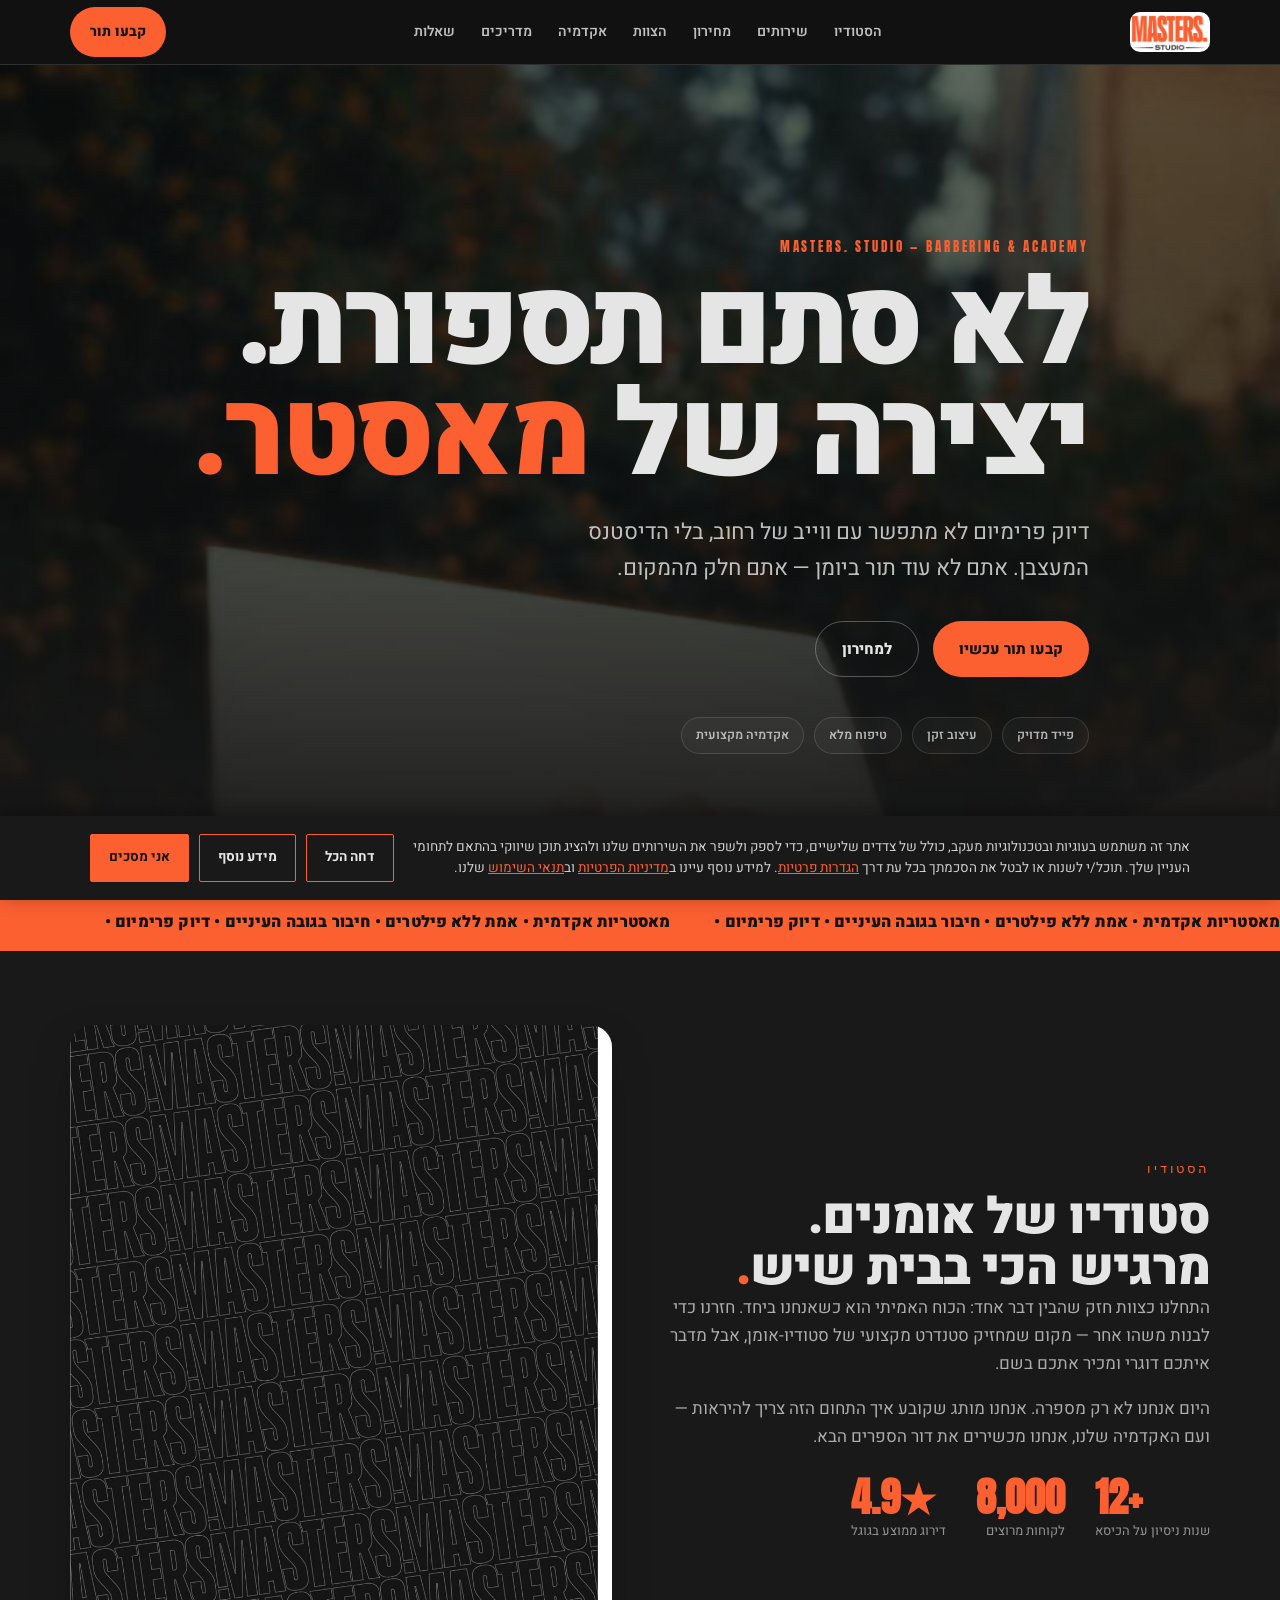
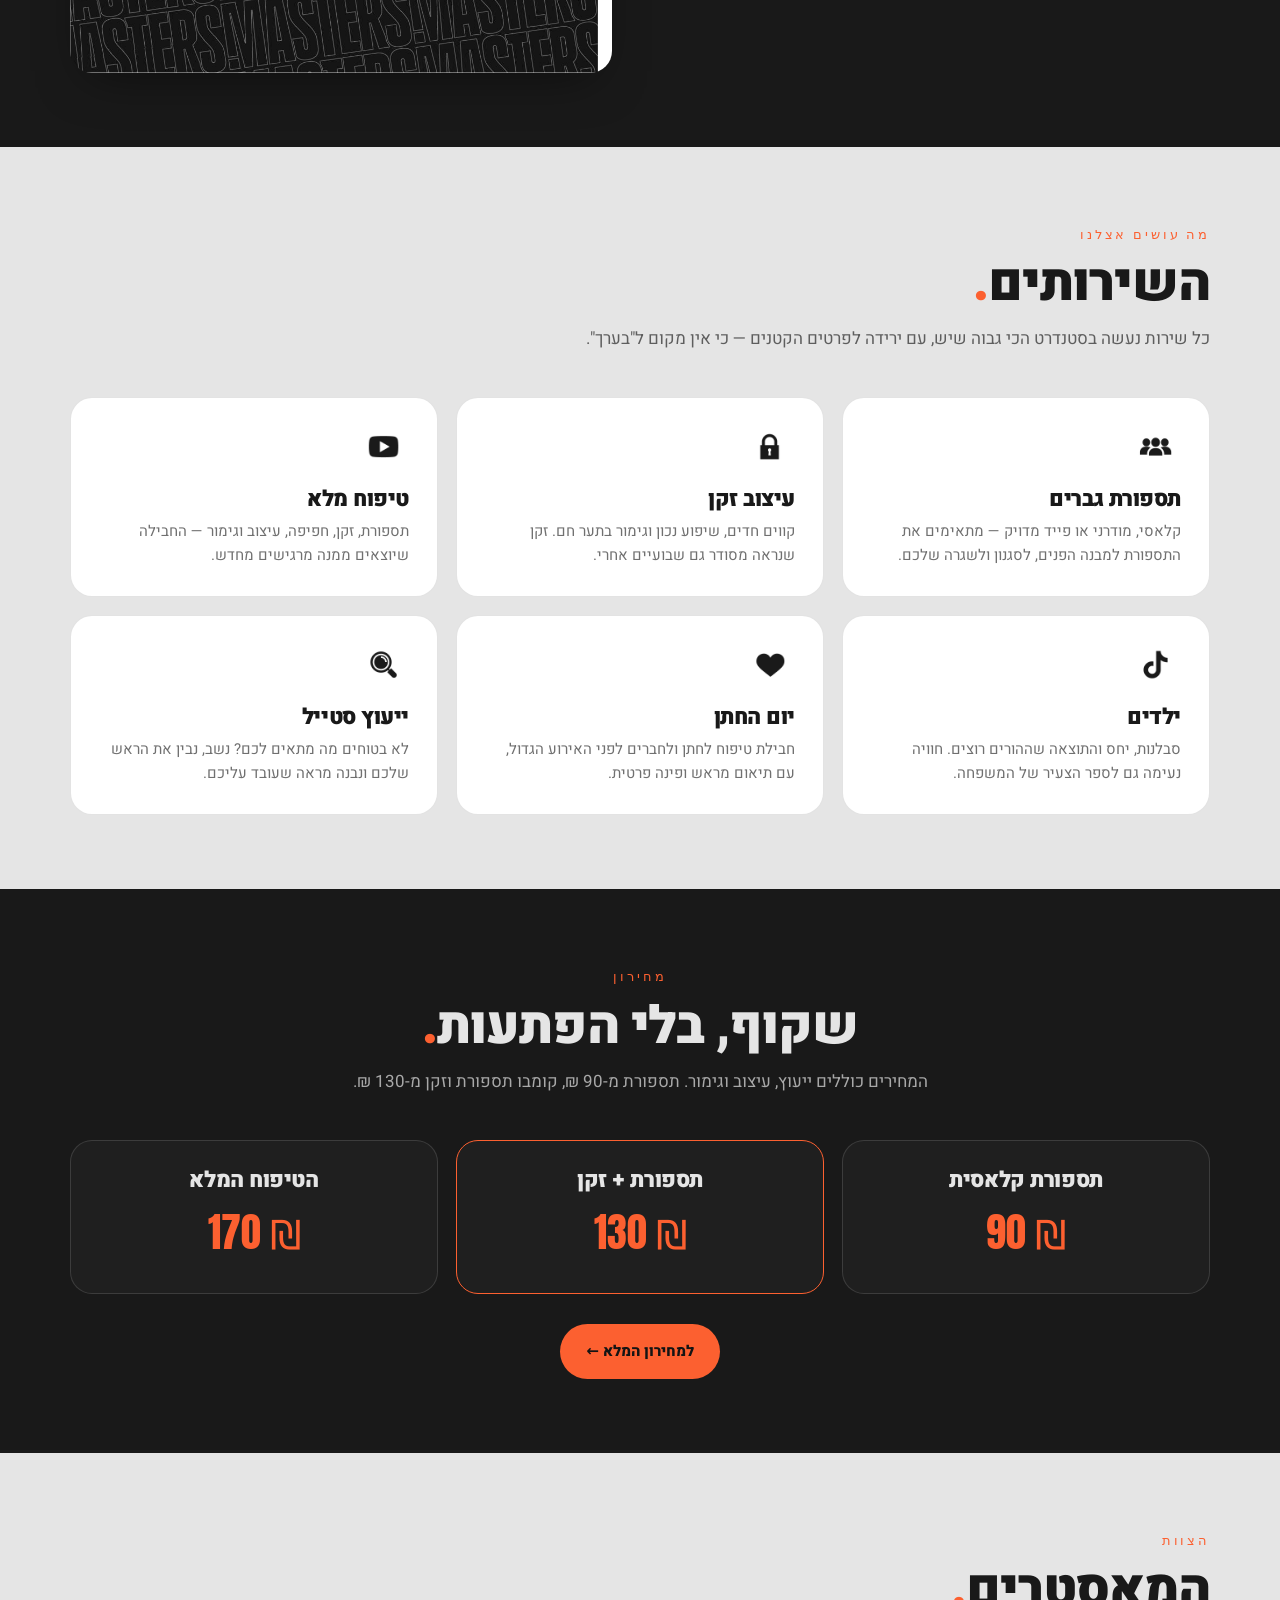
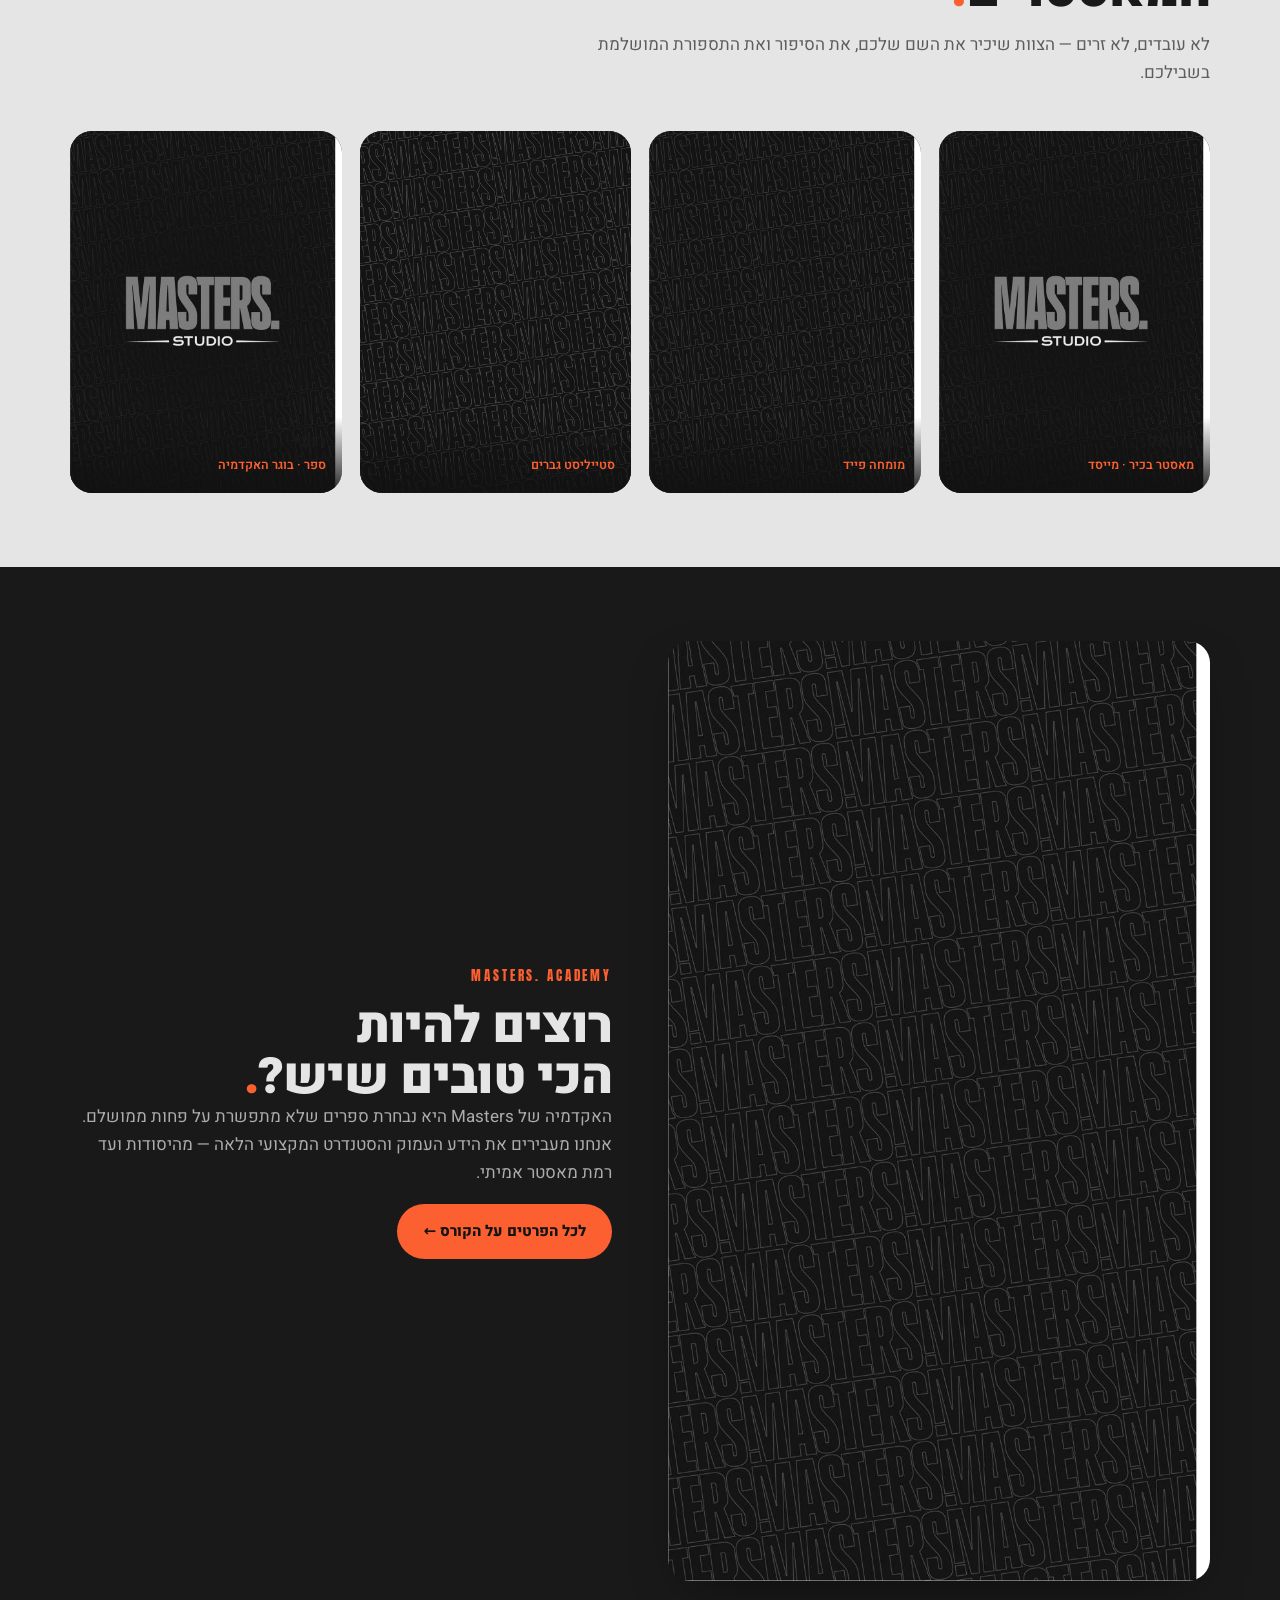
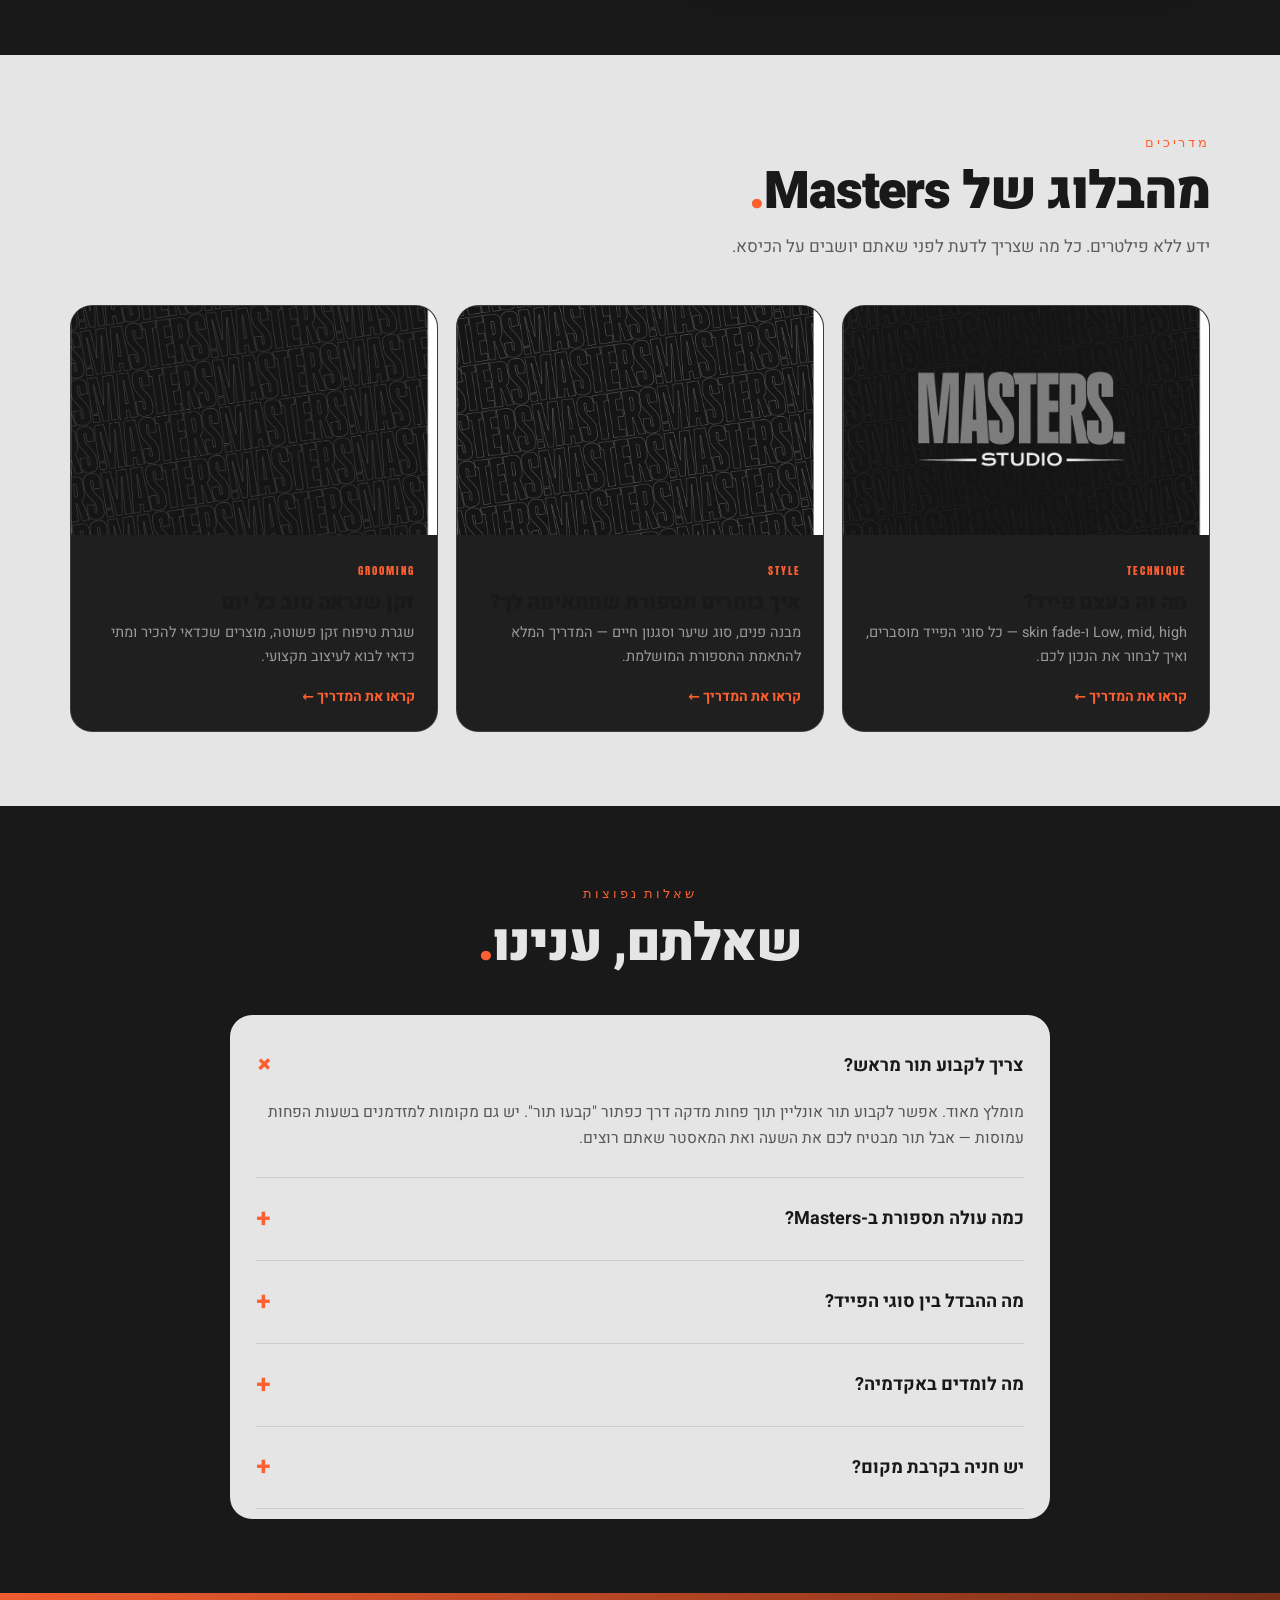
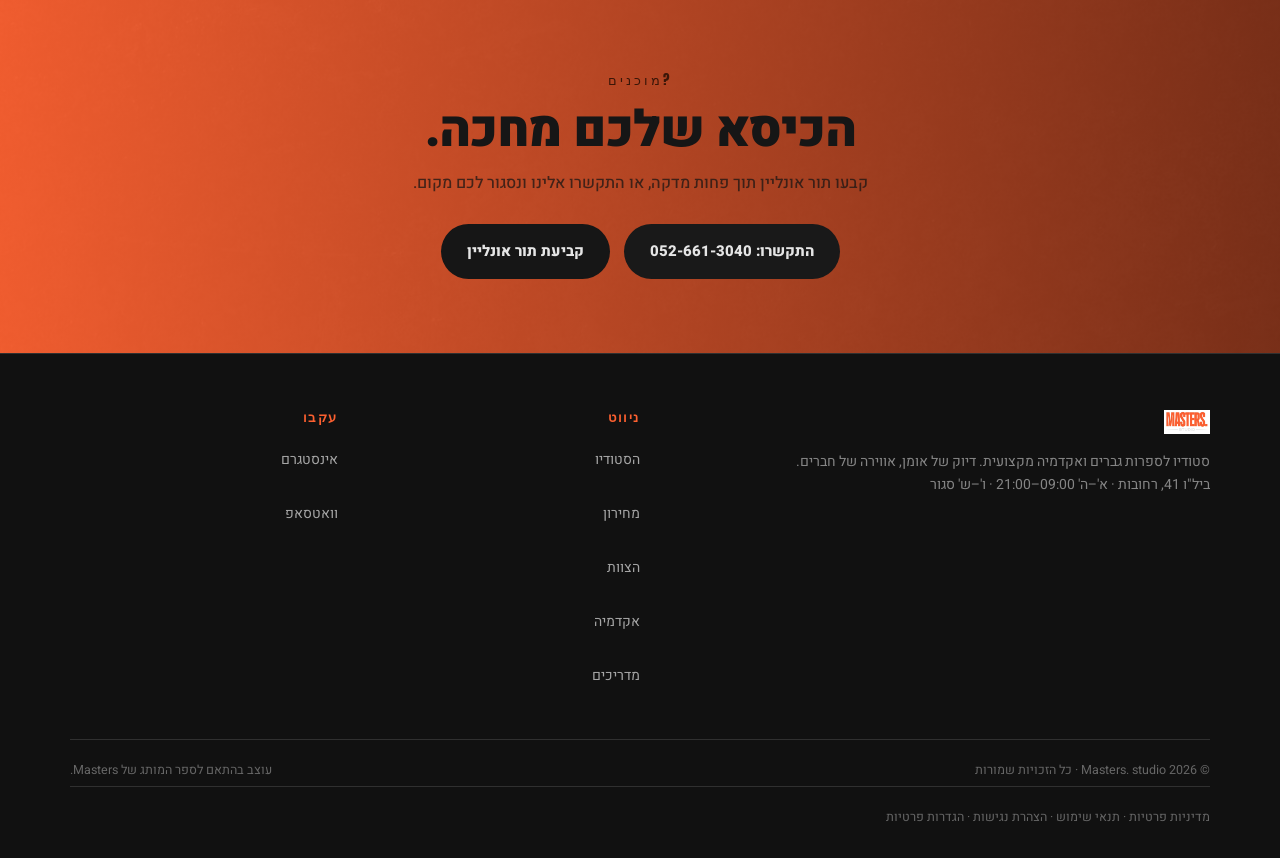
==== commit a38b22d4: "Optimize homepage LCP: preload hero poster, defer video preload" ====
--- a/index.html
+++ b/index.html
@@ -22,10 +22,11 @@
 <link rel="icon" type="image/png" href="assets/logo-black.png">
 <link rel="preconnect" href="https://fonts.googleapis.com">
 <link rel="preconnect" href="https://fonts.gstatic.com" crossorigin>
-<link href="https://fonts.googleapis.com/css2?family=Anton&family=Heebo:wght@400;500;700;900&display=swap" rel="stylesheet">
+<link rel="preload" as="image" href="assets/hero-poster.jpg" fetchpriority="high">
+    <link href="https://fonts.googleapis.com/css2?family=Anton&family=Heebo:wght@400;500;700;900&display=swap" rel="stylesheet">
 <link rel="stylesheet" href="css/style.css">
 <link rel="stylesheet" href="css/cookie-consent.css">
-
+    
 <!-- Local business structured data (SEO) -->
 <script type="application/ld+json">
 {
@@ -100,7 +101,7 @@
 
 <!-- HERO -->
 <section class="hero" aria-label="ברוכים הבאים">
-  <video class="hero-video" autoplay muted loop playsinline preload="auto" poster="assets/hero-poster.jpg">
+    <video class="hero-video" autoplay muted loop playsinline preload="metadata" poster="assets/hero-poster.jpg">
     <source src="assets/hero-video.webm" type="video/webm">
     <source src="assets/hero-video.mp4" type="video/mp4">
   </video>
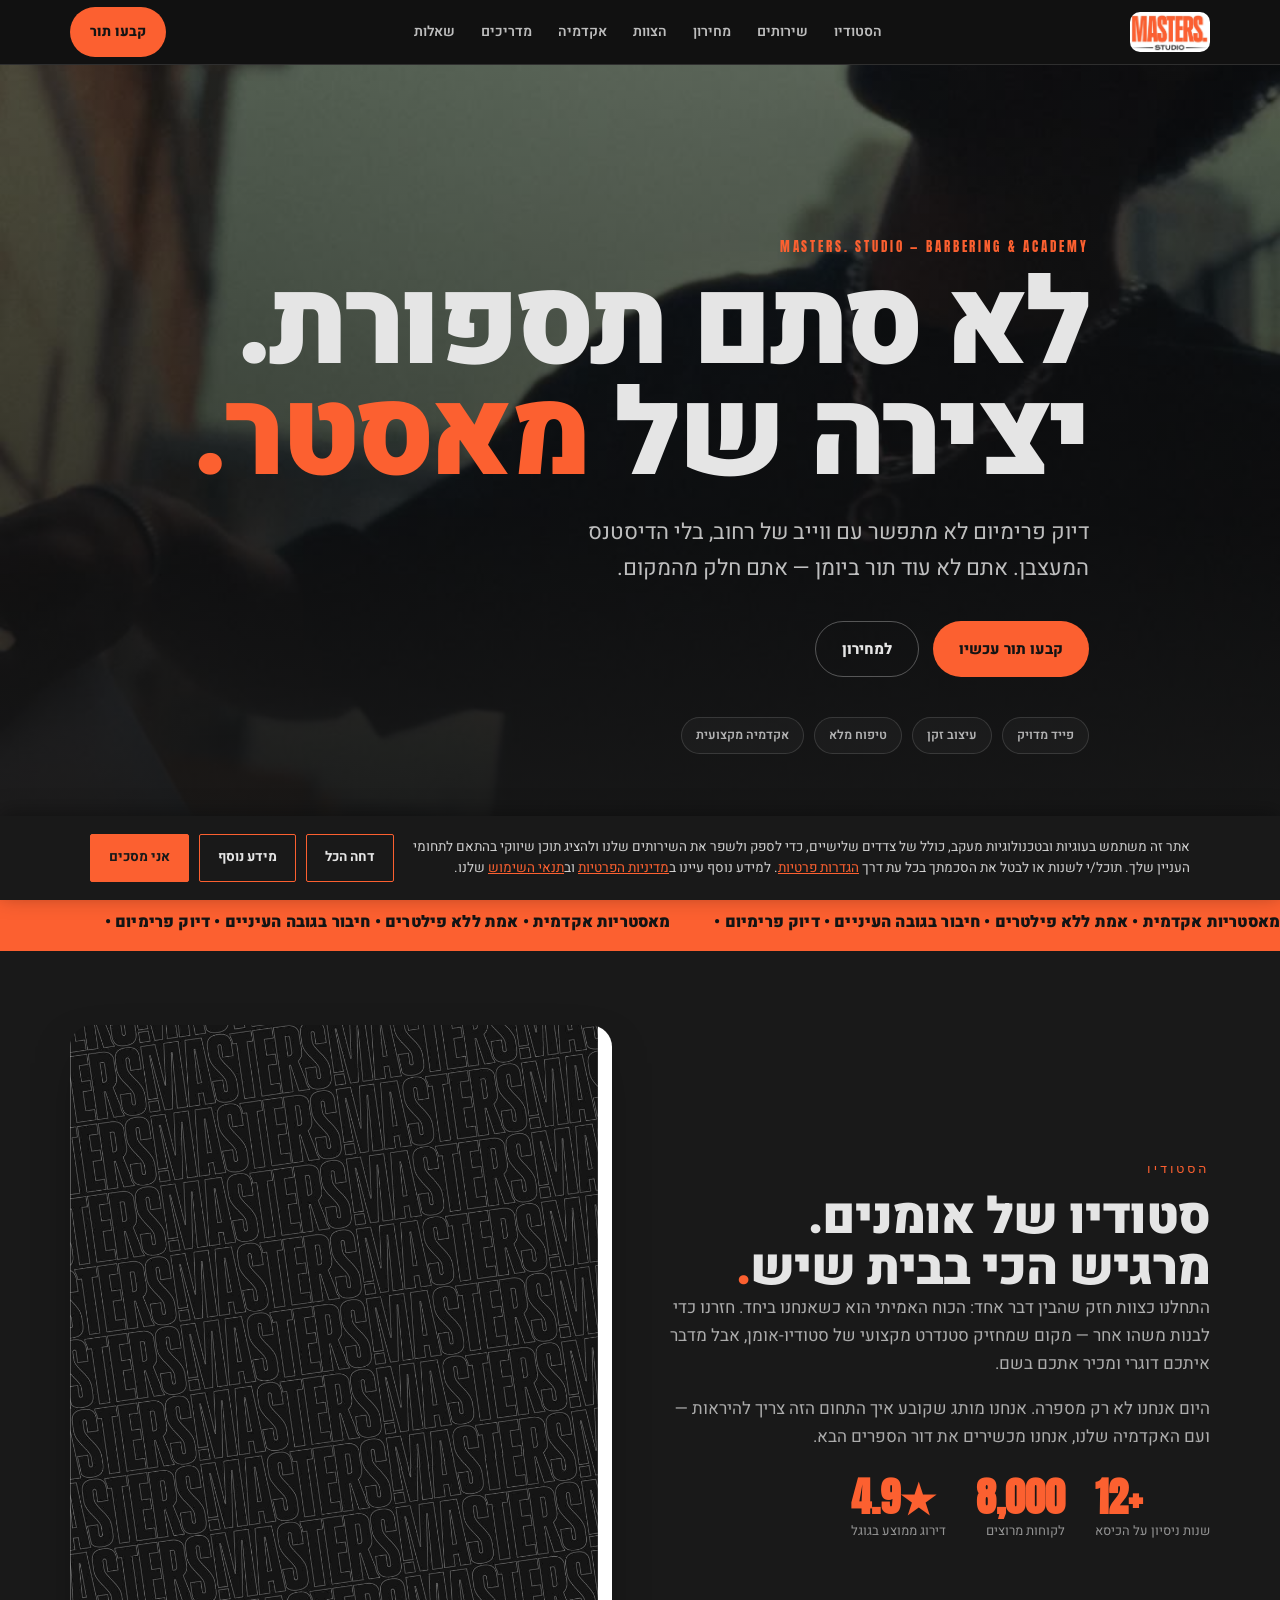
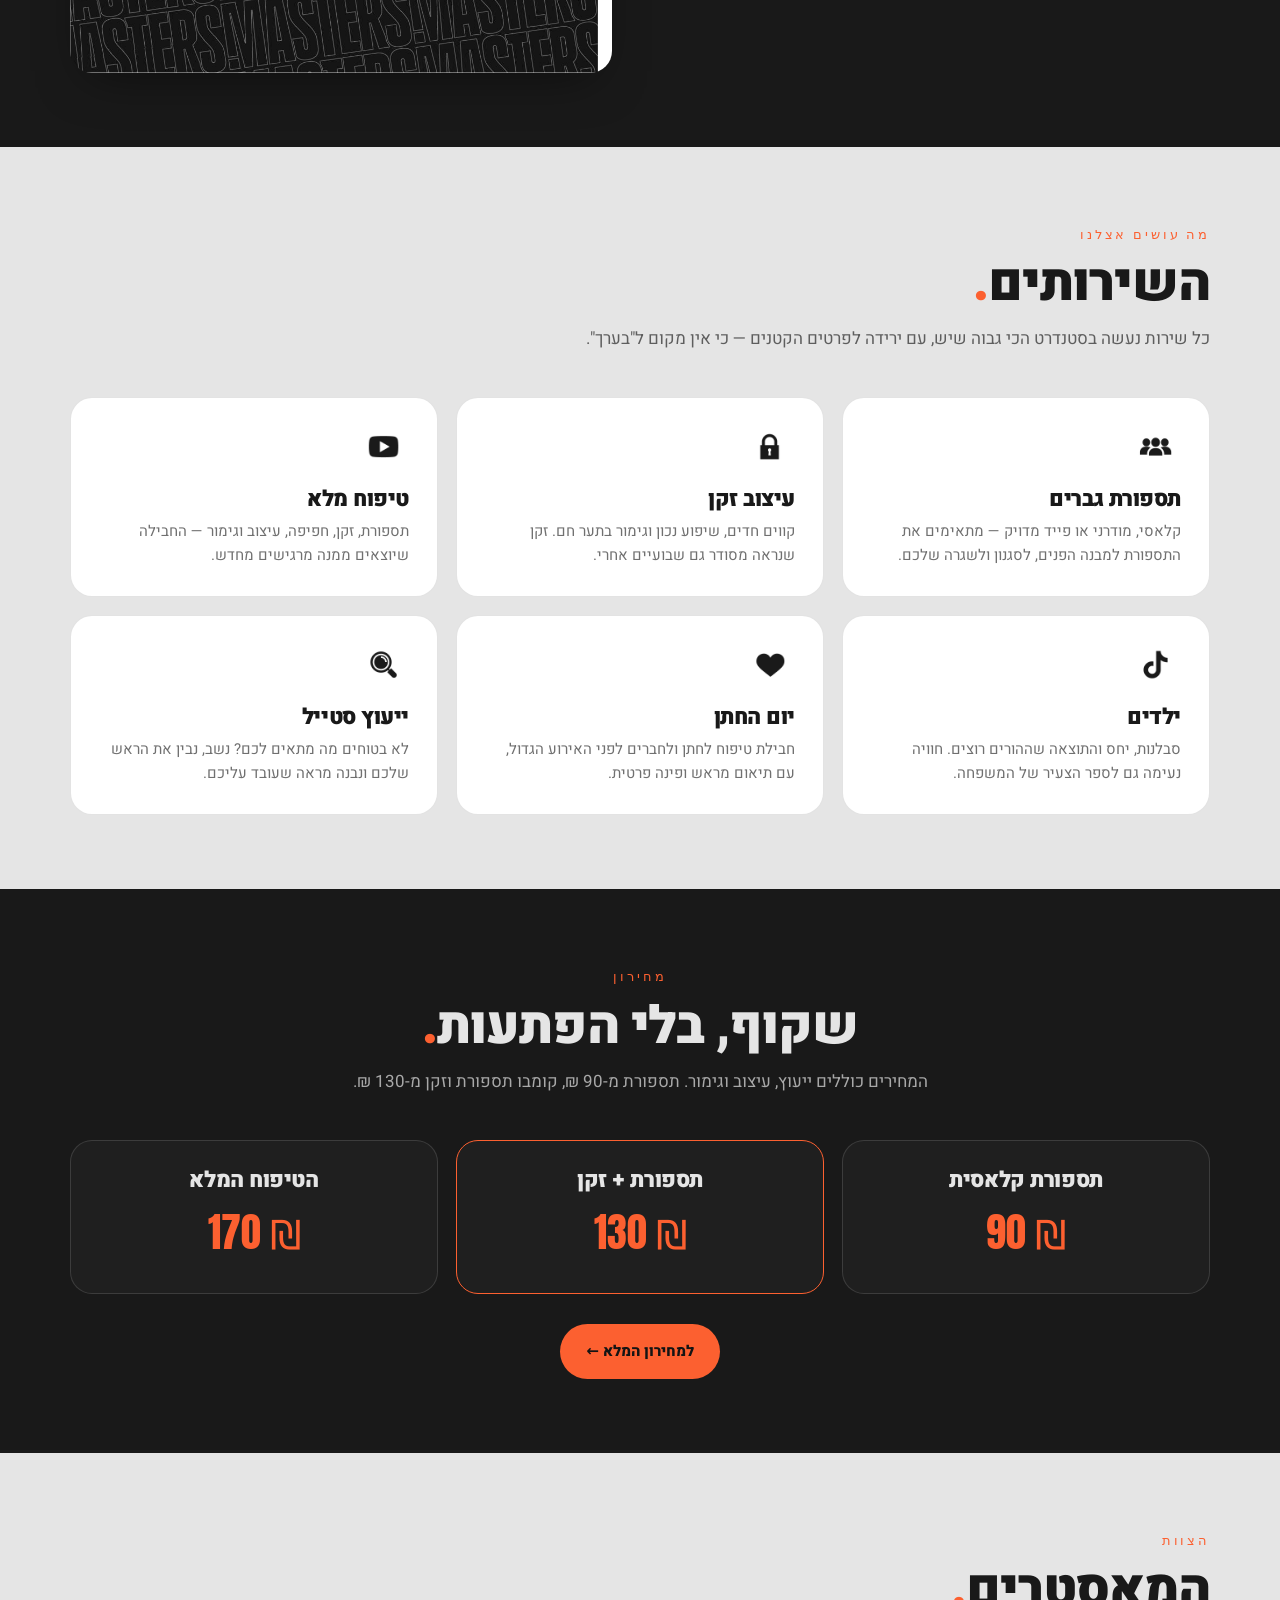
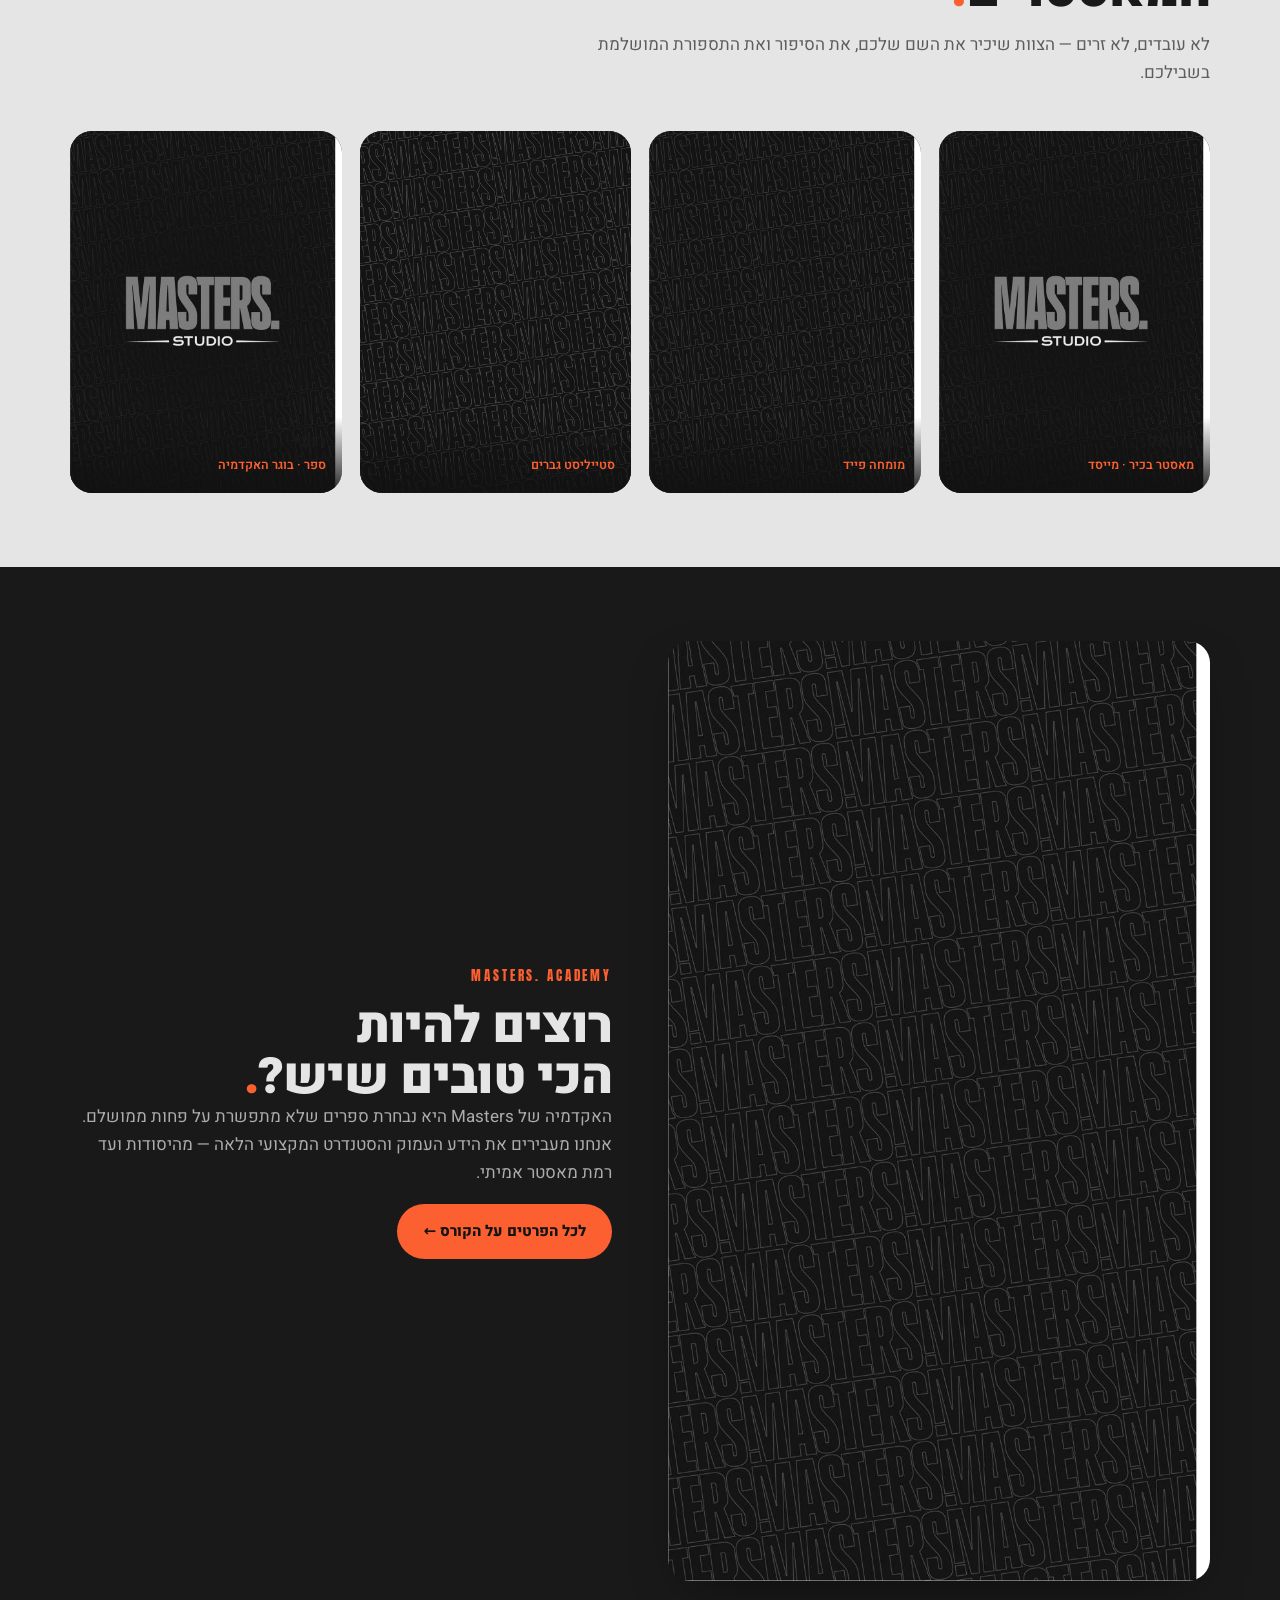
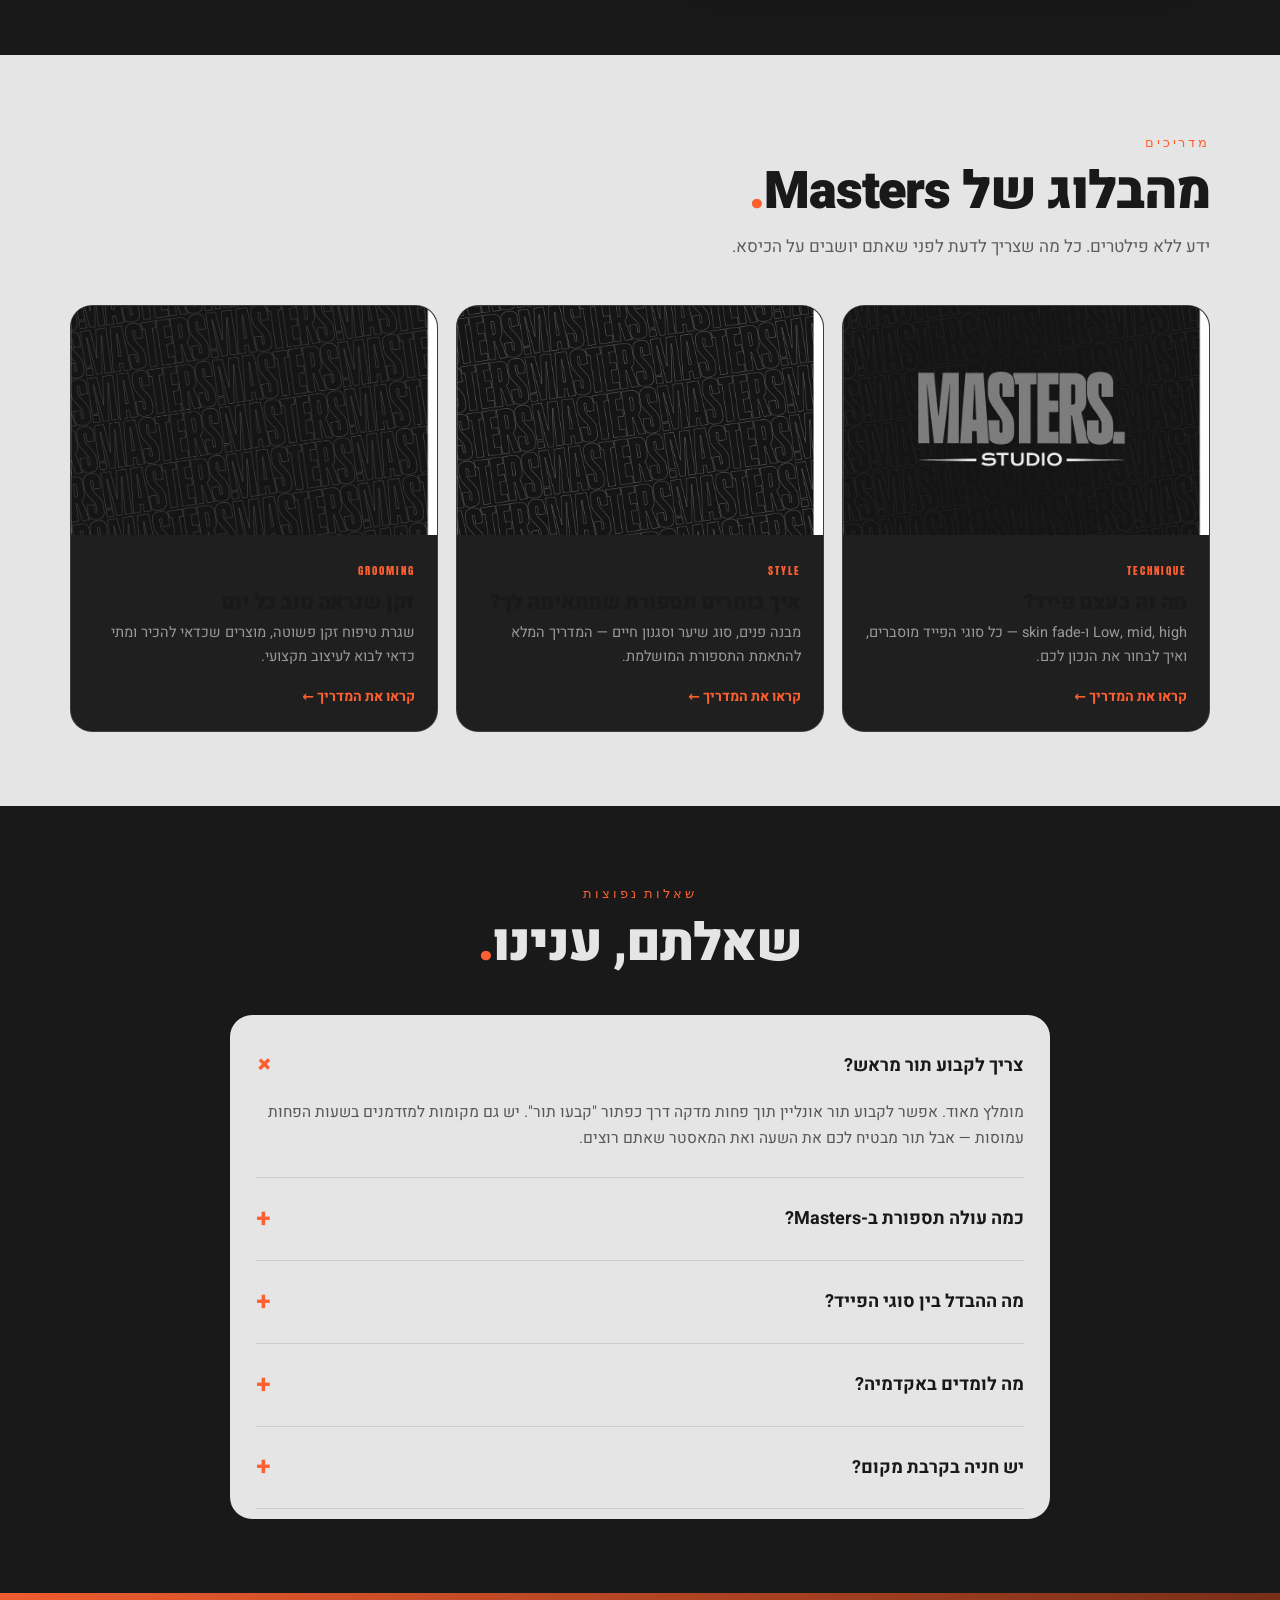
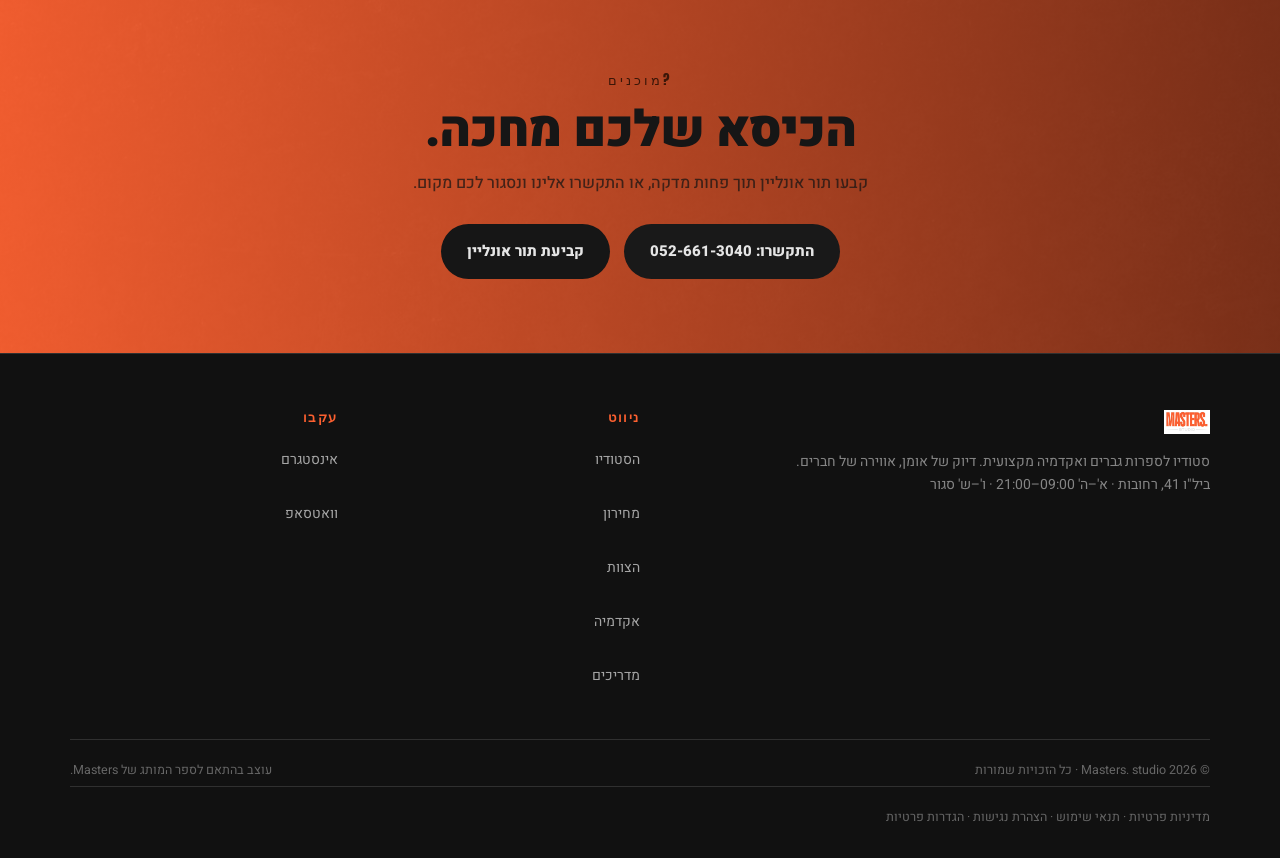
==== commit d21a6536: "Optimize homepage LCP: preload hero poster, defer video preload" ====
--- a/index.html
+++ b/index.html
@@ -102,8 +102,8 @@
 <!-- HERO -->
 <section class="hero" aria-label="ברוכים הבאים">
     <video class="hero-video" autoplay muted loop playsinline preload="metadata" poster="assets/hero-poster.jpg">
-    <source src="assets/hero-video.webm" type="video/webm">
-    <source src="assets/hero-video.mp4" type="video/mp4">
+<!--    <source src="assets/hero-video.webm" type="video/webm">-->
+<!--    <source src="assets/hero-video.mp4" type="video/mp4">-->
   </video>
   <div class="hero-overlay"></div>
   <div class="container">
@@ -448,5 +448,23 @@
 </div>
 
 <script src="js/cookie-consent.js"></script>
+<script>
+    // Defer hero video load until after first paint (LCP optimization)
+    window.addEventListener('load', function() {
+        var v = document.getElementById('hero-video');
+        if (!v) return;
+        if (window.matchMedia('(prefers-reduced-motion: reduce)').matches) return;
+        var webm = document.createElement('source');
+        webm.src = 'assets/hero-video.webm';
+        webm.type = 'video/webm';
+        var mp4 = document.createElement('source');
+        mp4.src = 'assets/hero-video.mp4';
+        mp4.type = 'video/mp4';
+        v.appendChild(webm);
+        v.appendChild(mp4);
+        v.load();
+        v.play().catch(function(){});
+    });
+</script>
 </body>
 </html>
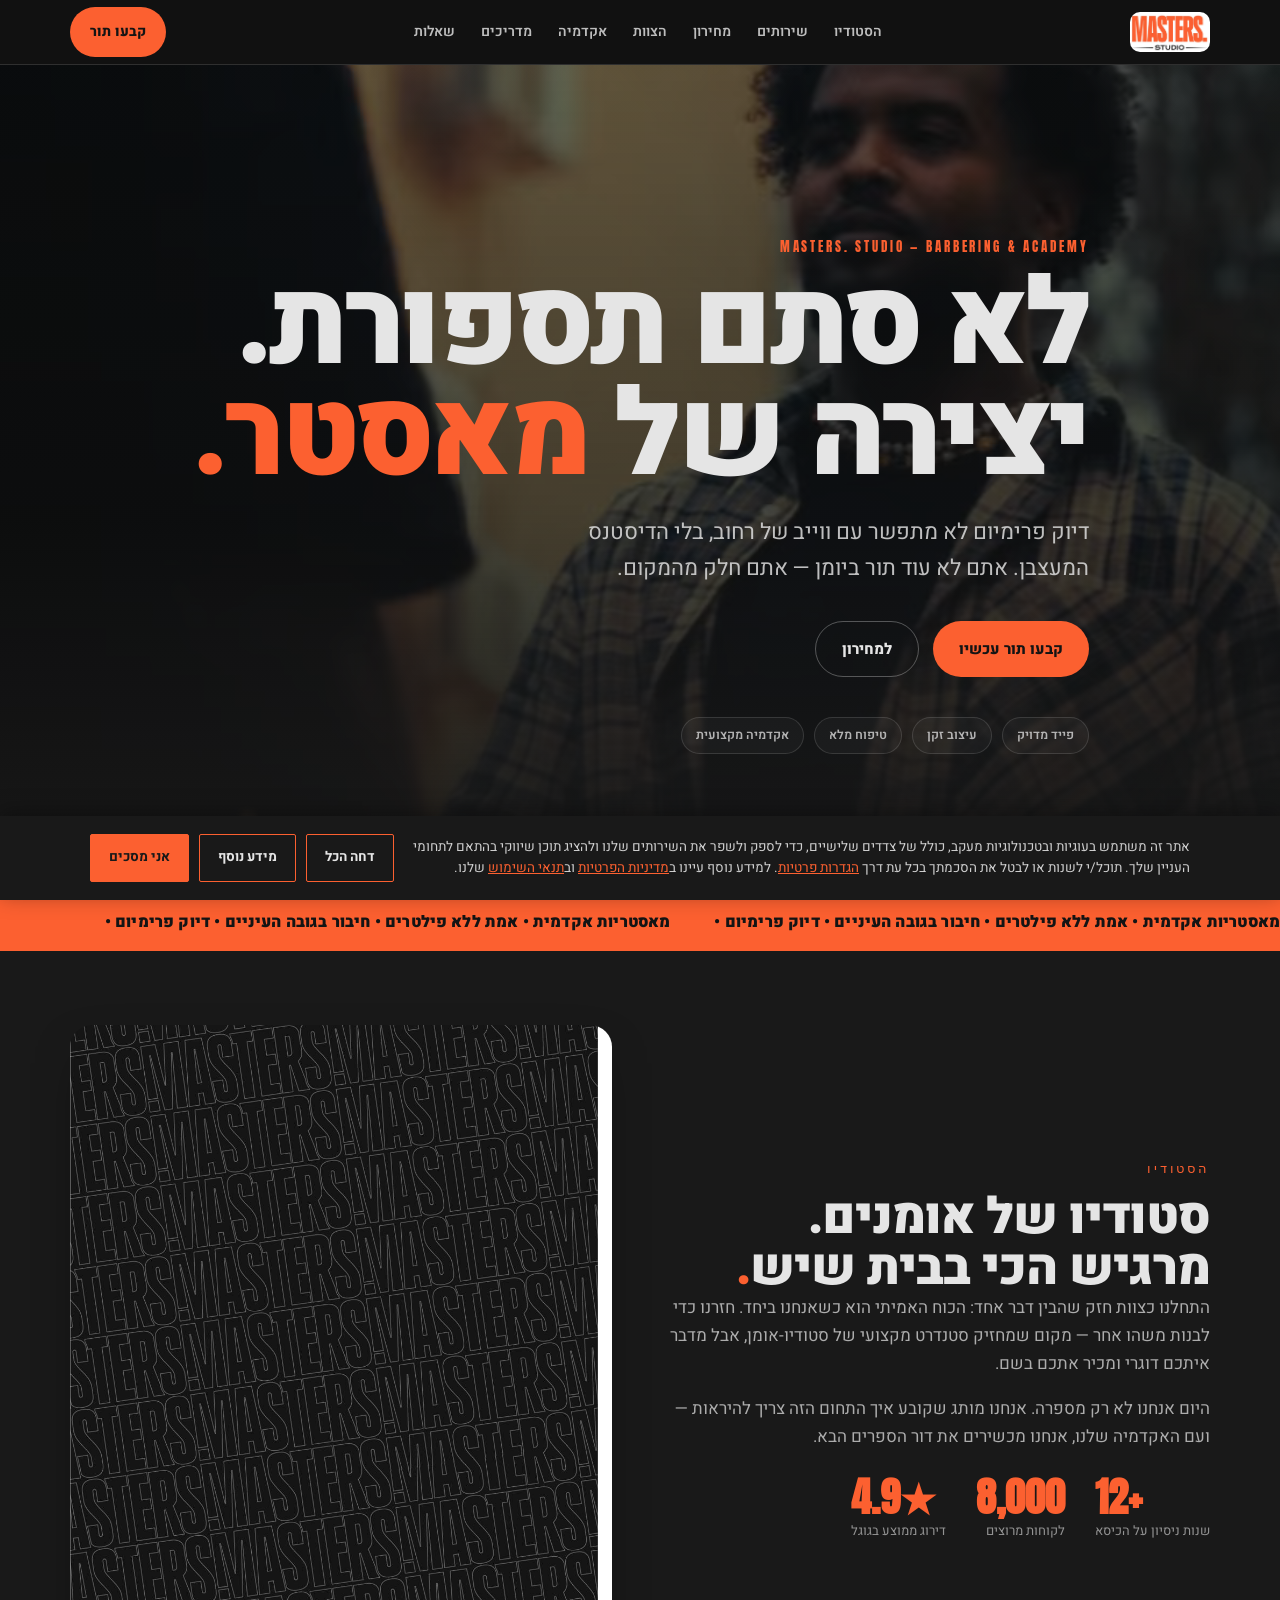
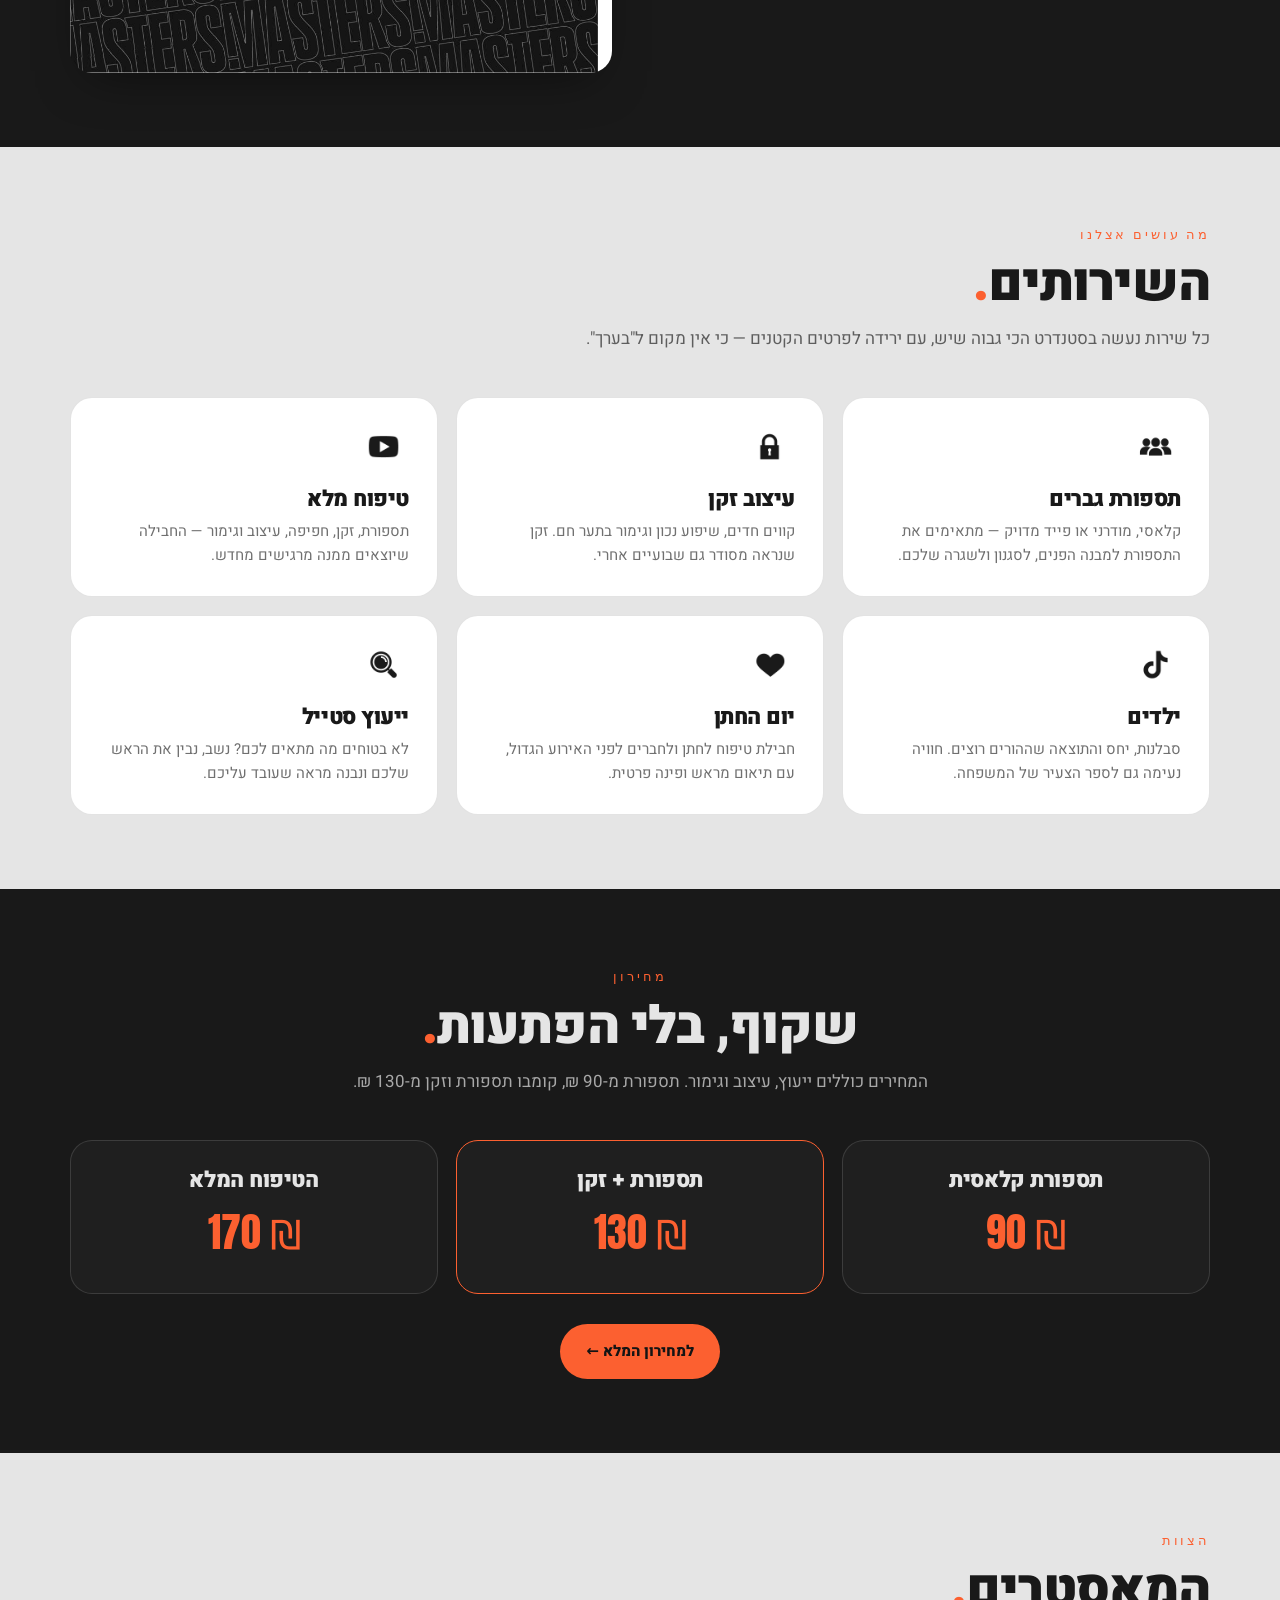
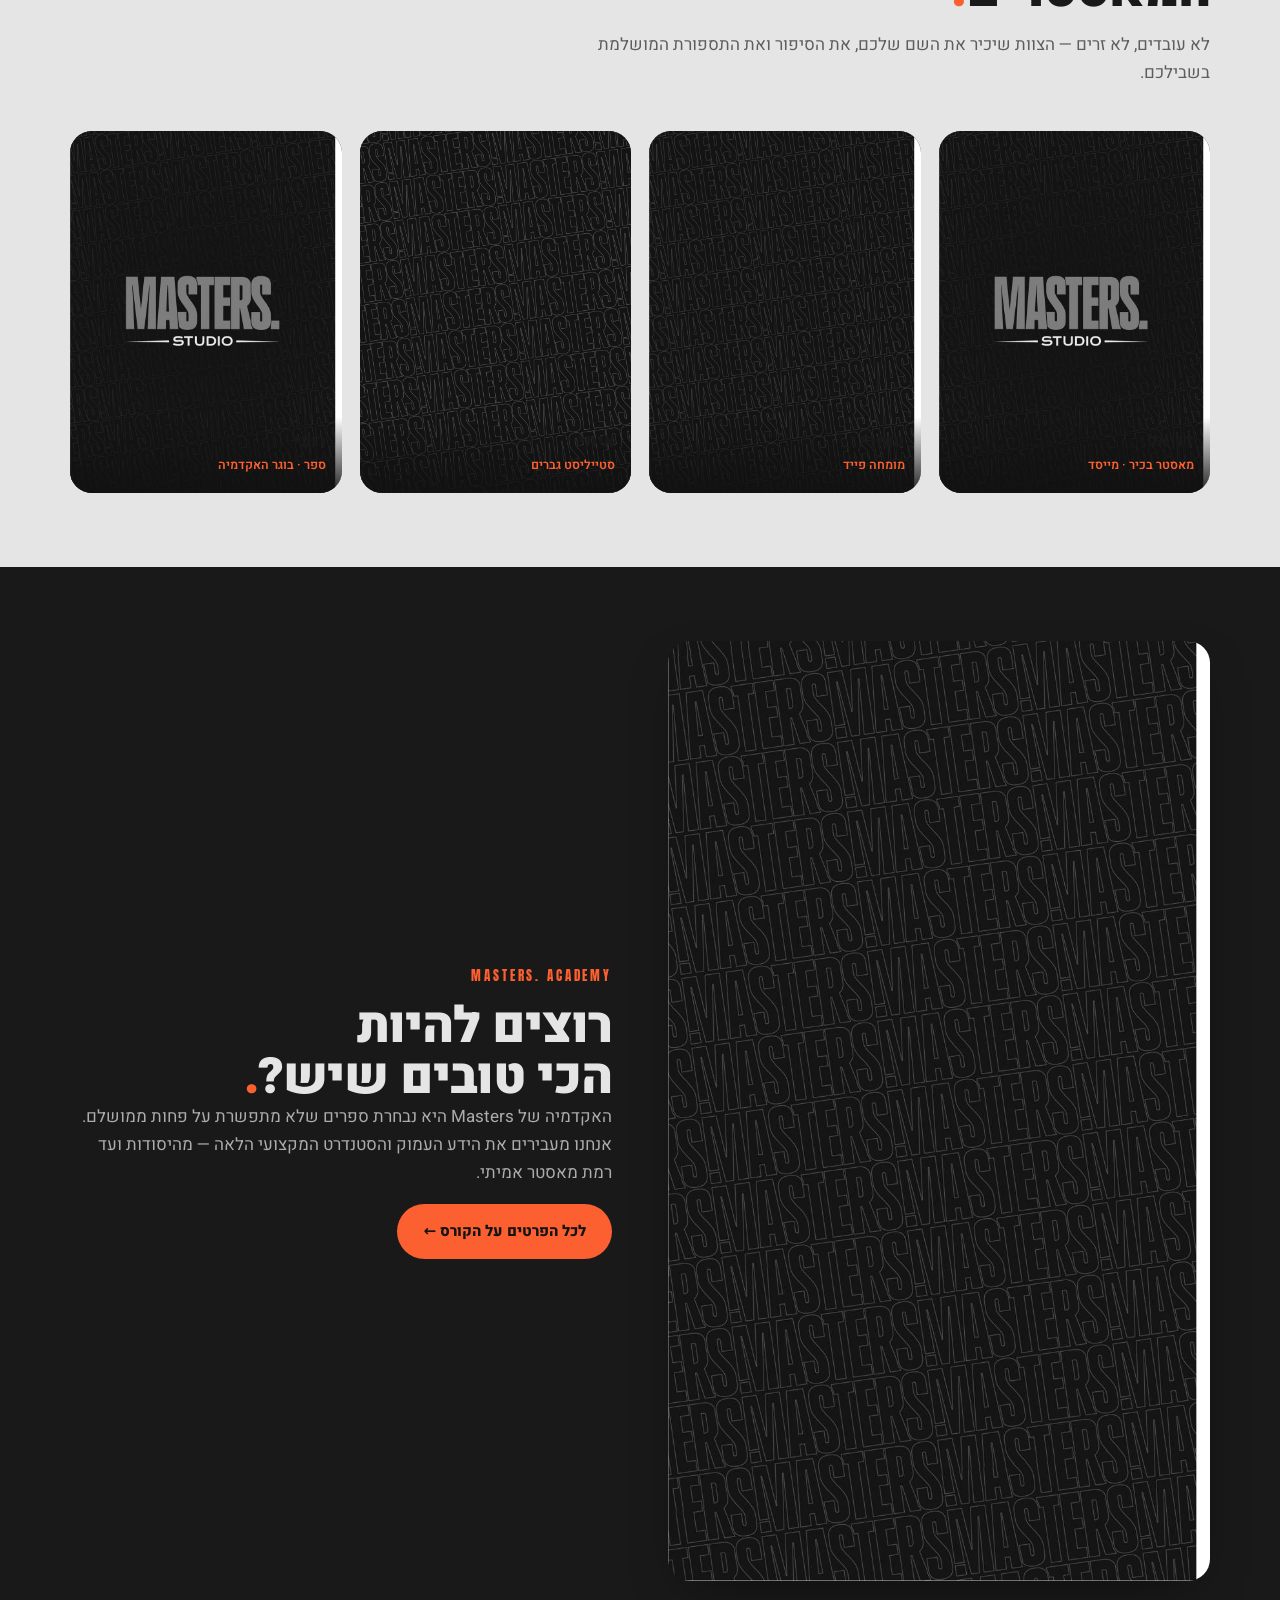
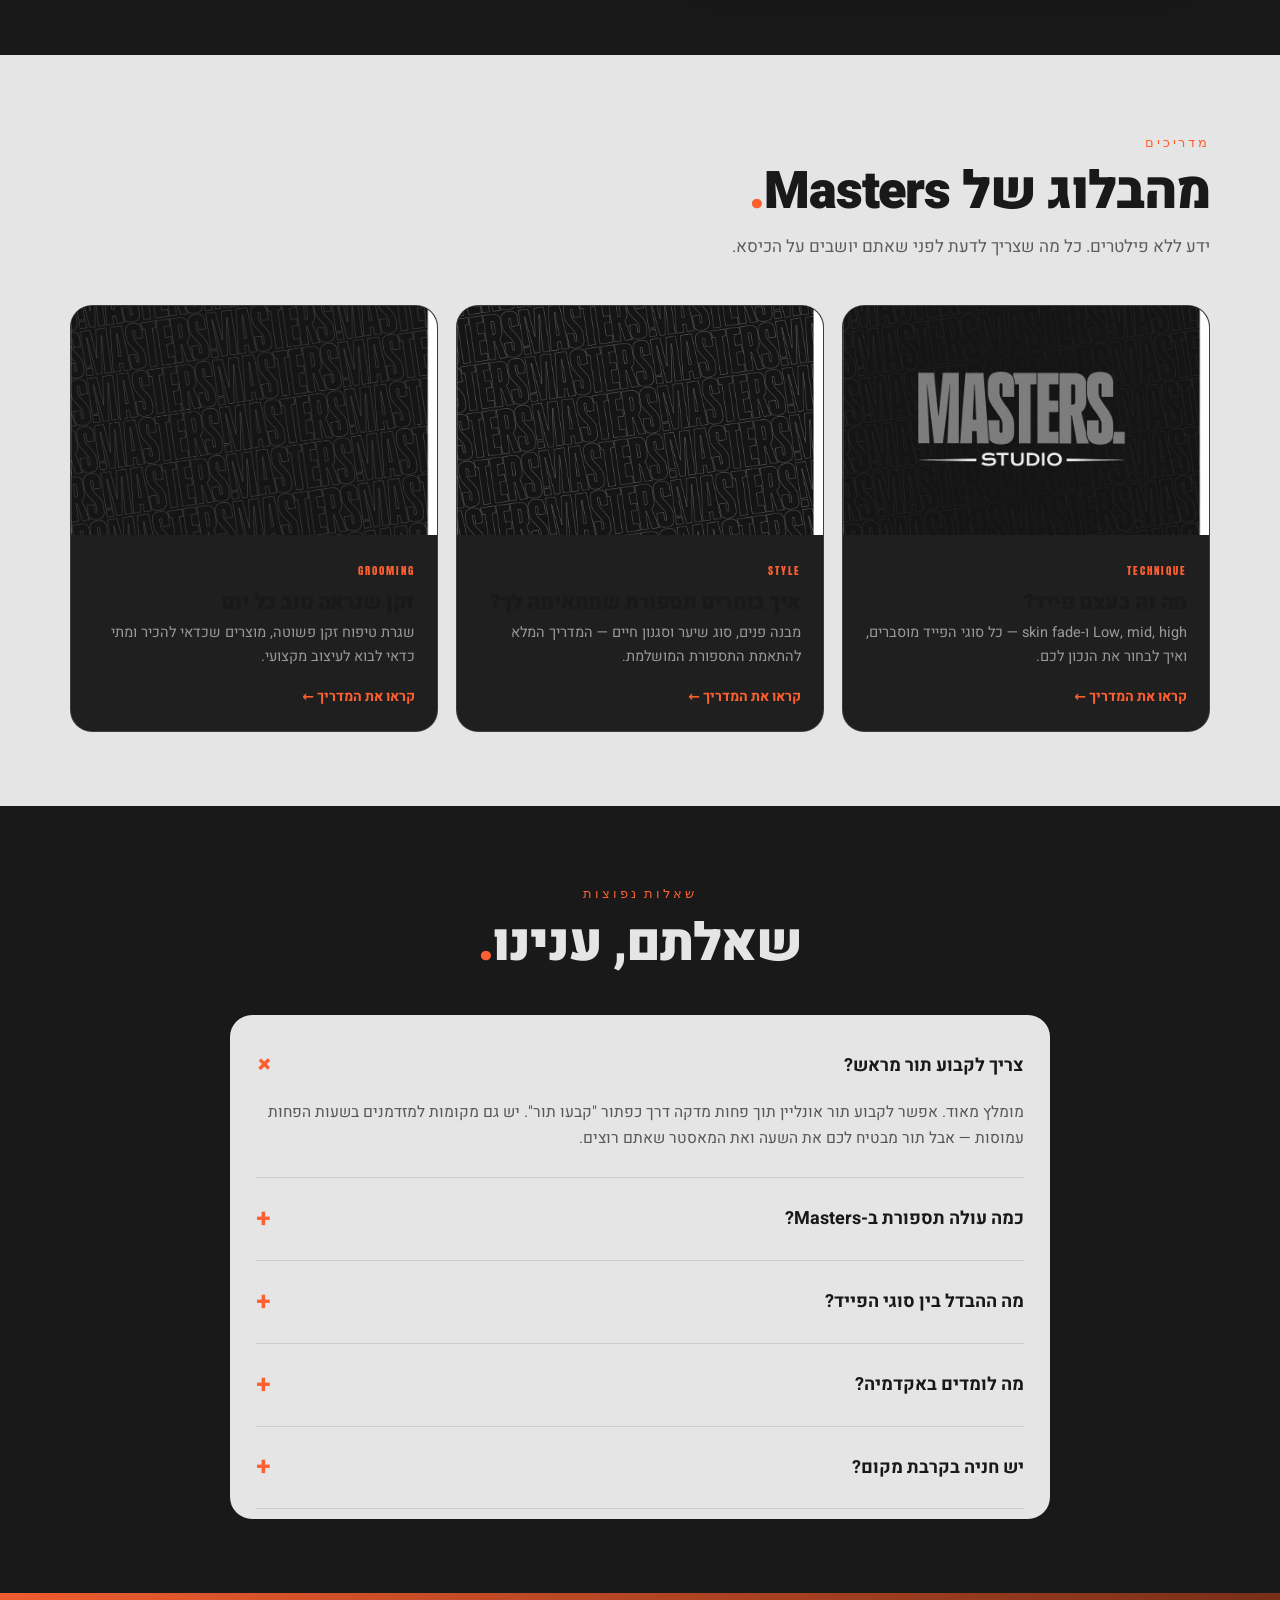
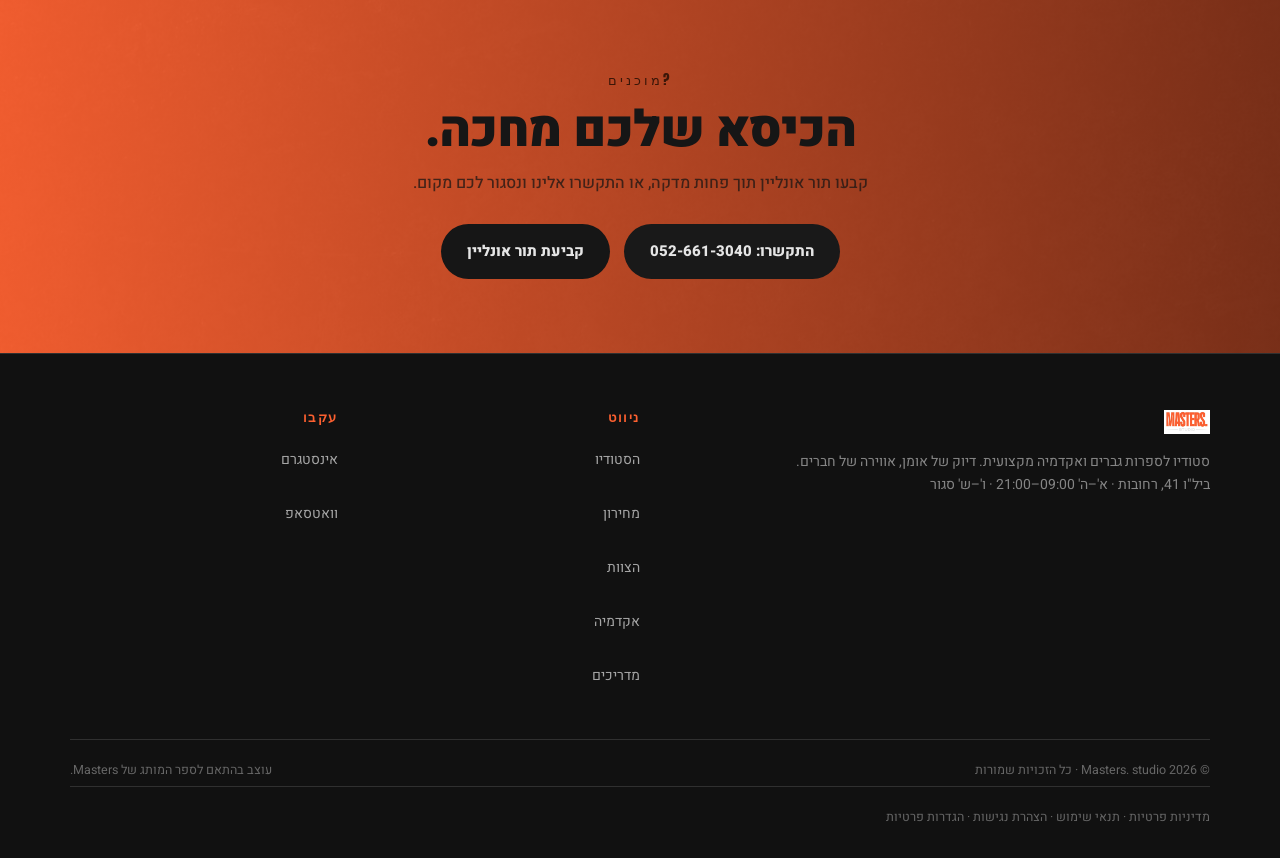
==== commit 96d3ab54: "Optimize homepage LCP: preload hero poster, defer video preload" ====
--- a/index.html
+++ b/index.html
@@ -23,9 +23,15 @@
 <link rel="preconnect" href="https://fonts.googleapis.com">
 <link rel="preconnect" href="https://fonts.gstatic.com" crossorigin>
 <link rel="preload" as="image" href="assets/hero-poster.jpg" fetchpriority="high">
-    <link href="https://fonts.googleapis.com/css2?family=Anton&family=Heebo:wght@400;500;700;900&display=swap" rel="stylesheet">
+<link rel="preload" as="style" href="https://fonts.googleapis.com/css2?family=Anton&family=Heebo:wght@400;500;700;900&display=swap">
+<link rel="stylesheet" href="https://fonts.googleapis.com/css2?family=Anton&family=Heebo:wght@400;500;700;900&display=swap" media="print" onload="this.media='all'">
+<noscript><link rel="stylesheet" href="https://fonts.googleapis.com/css2?family=Anton&family=Heebo:wght@400;500;700;900&display=swap"></noscript>
+
 <link rel="stylesheet" href="css/style.css">
-<link rel="stylesheet" href="css/cookie-consent.css">
+
+<link rel="preload" as="style" href="css/cookie-consent.css">
+<link rel="stylesheet" href="css/cookie-consent.css" media="print" onload="this.media='all'">
+<noscript><link rel="stylesheet" href="css/cookie-consent.css"></noscript>
     
 <!-- Local business structured data (SEO) -->
 <script type="application/ld+json">
@@ -102,8 +108,8 @@
 <!-- HERO -->
 <section class="hero" aria-label="ברוכים הבאים">
     <video class="hero-video" autoplay muted loop playsinline preload="metadata" poster="assets/hero-poster.jpg">
-<!--    <source src="assets/hero-video.webm" type="video/webm">-->
-<!--    <source src="assets/hero-video.mp4" type="video/mp4">-->
+    <source src="assets/hero-video.webm" type="video/webm">
+    <source src="assets/hero-video.mp4" type="video/mp4">
   </video>
   <div class="hero-overlay"></div>
   <div class="container">
@@ -448,23 +454,5 @@
 </div>
 
 <script src="js/cookie-consent.js"></script>
-<script>
-    // Defer hero video load until after first paint (LCP optimization)
-    window.addEventListener('load', function() {
-        var v = document.getElementById('hero-video');
-        if (!v) return;
-        if (window.matchMedia('(prefers-reduced-motion: reduce)').matches) return;
-        var webm = document.createElement('source');
-        webm.src = 'assets/hero-video.webm';
-        webm.type = 'video/webm';
-        var mp4 = document.createElement('source');
-        mp4.src = 'assets/hero-video.mp4';
-        mp4.type = 'video/mp4';
-        v.appendChild(webm);
-        v.appendChild(mp4);
-        v.load();
-        v.play().catch(function(){});
-    });
-</script>
 </body>
 </html>
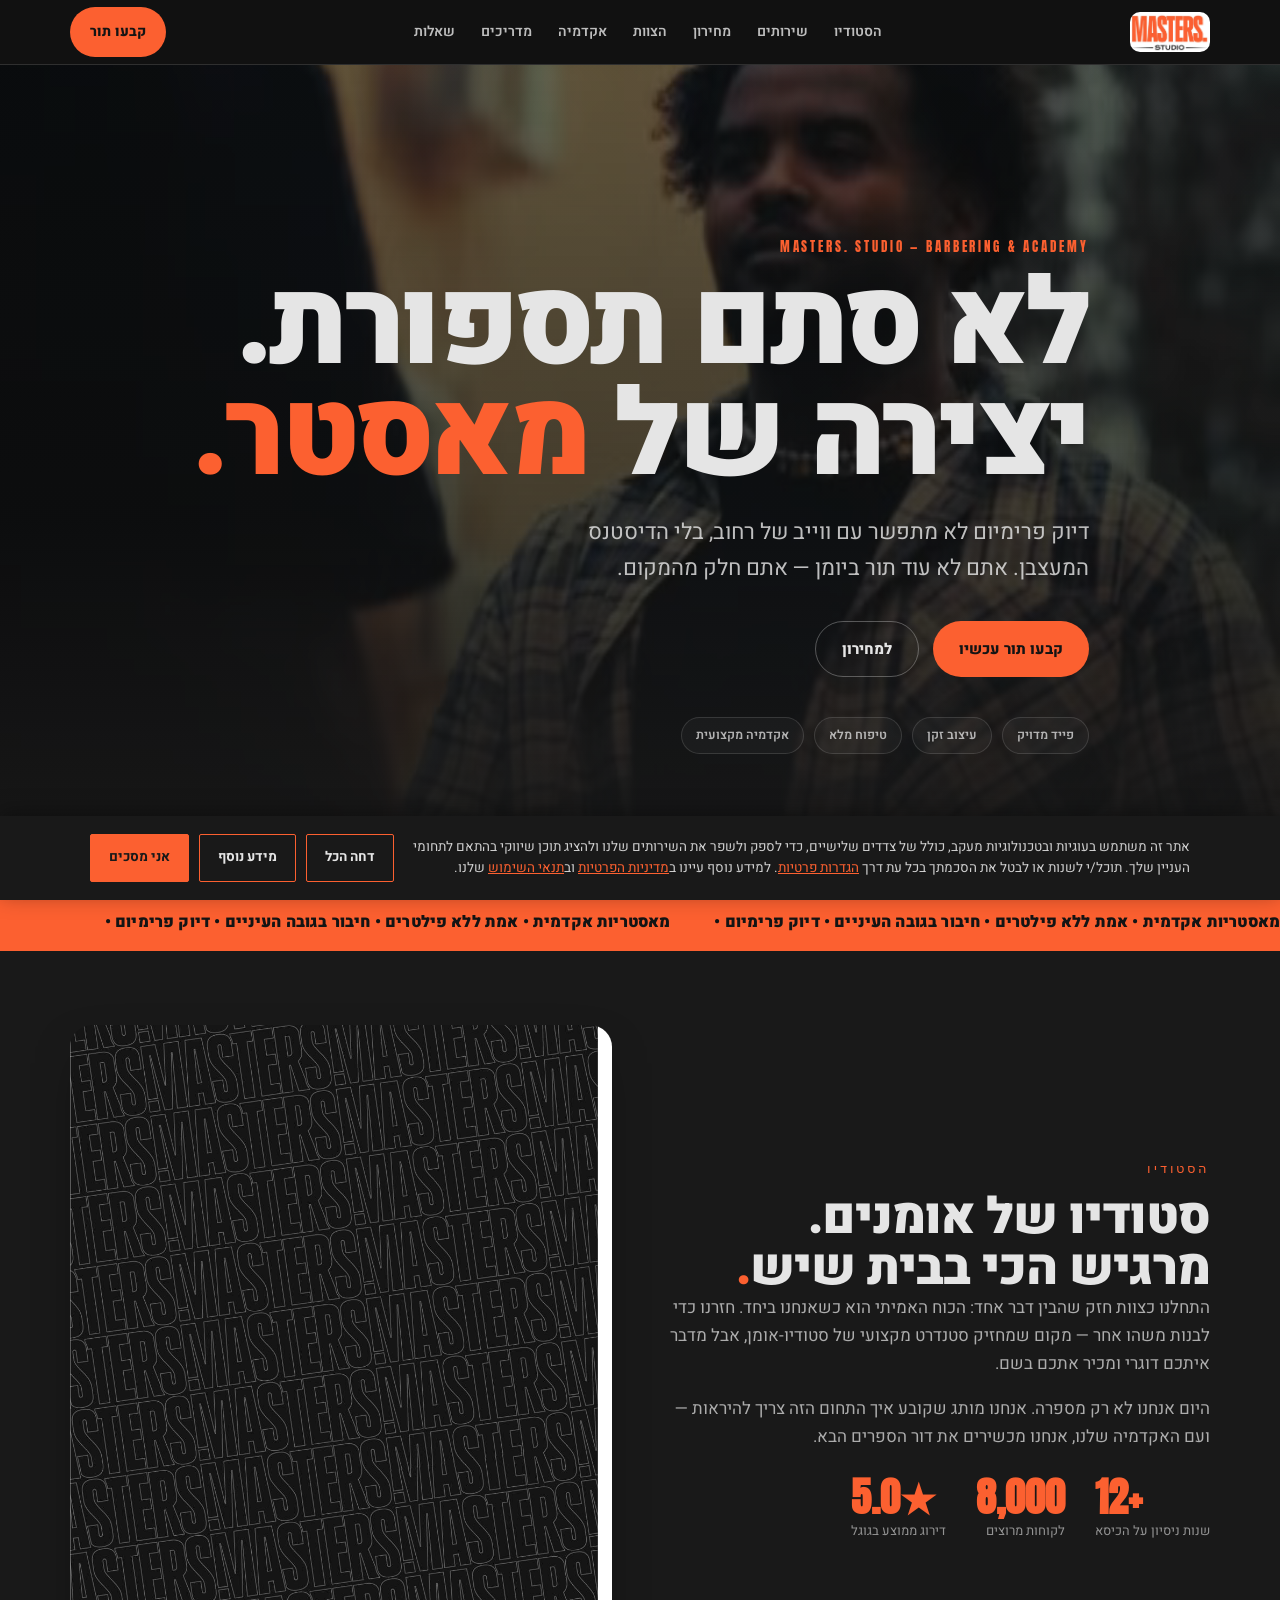
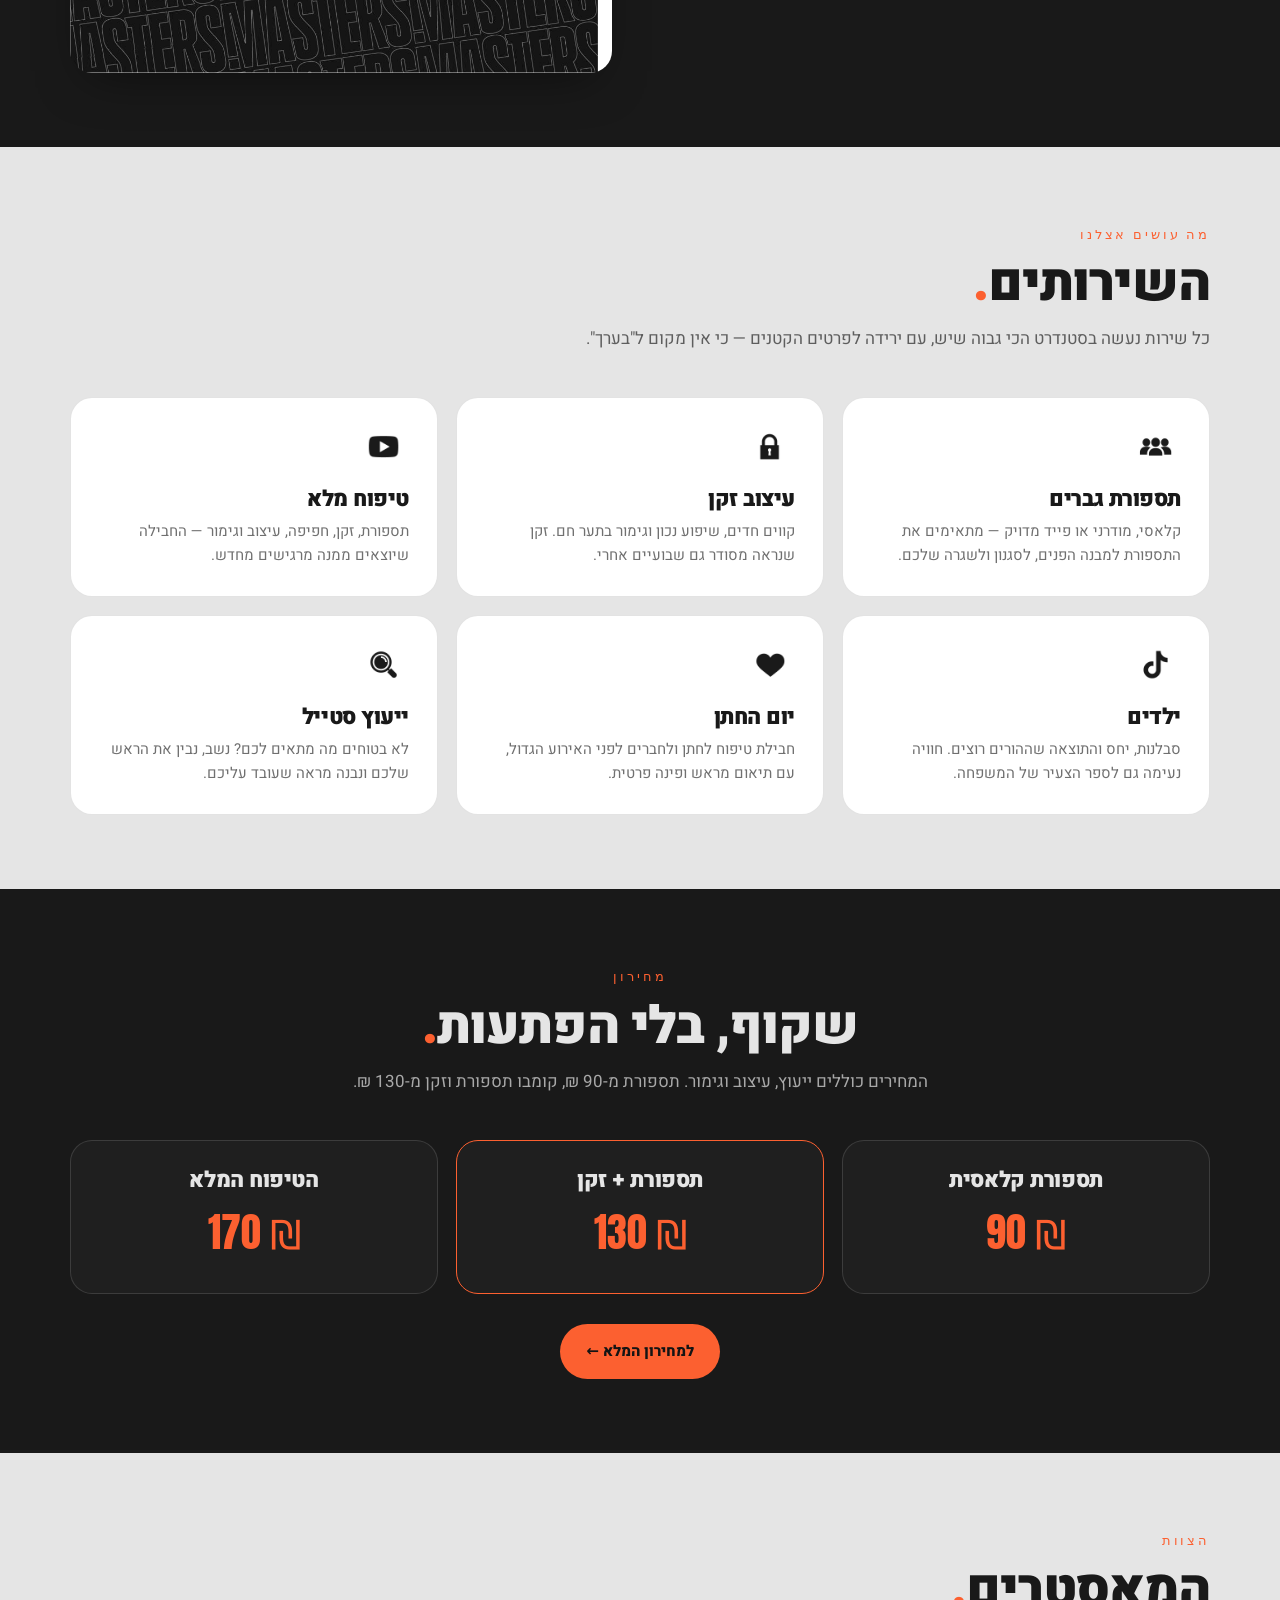
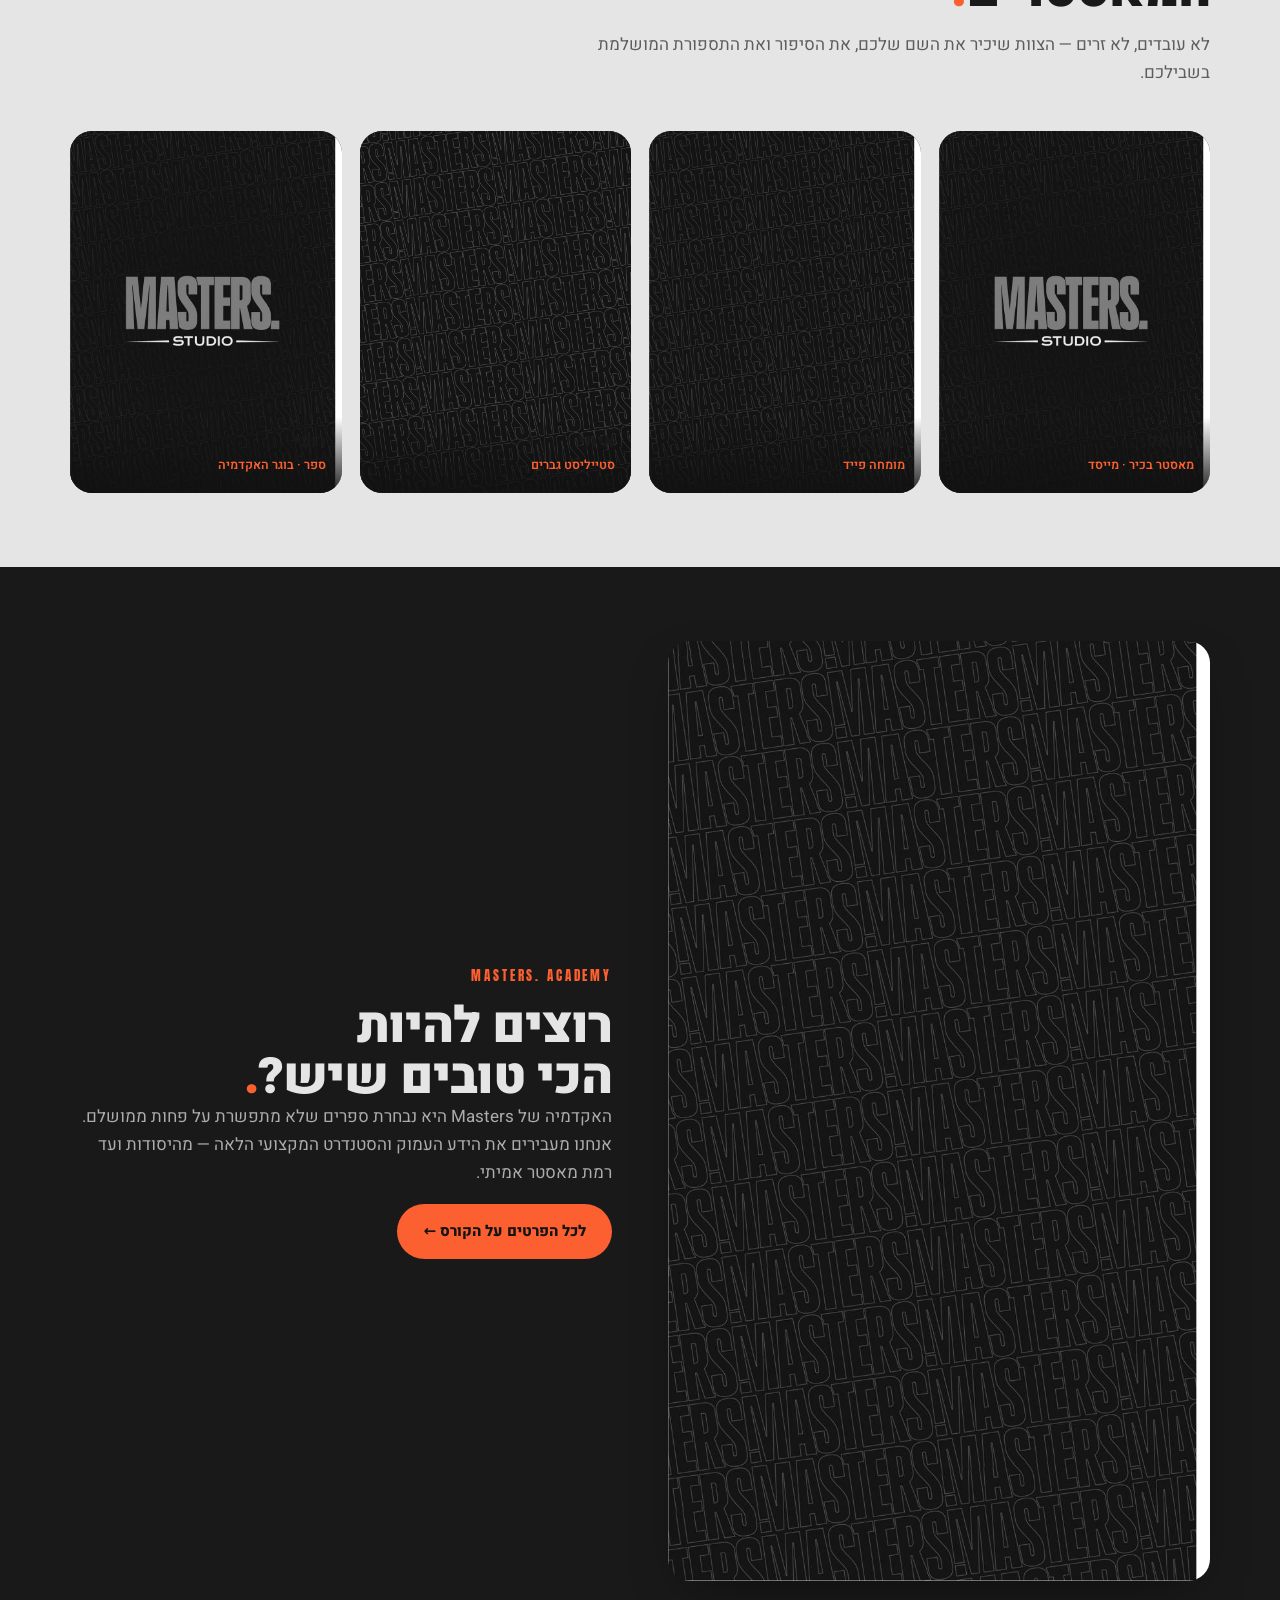
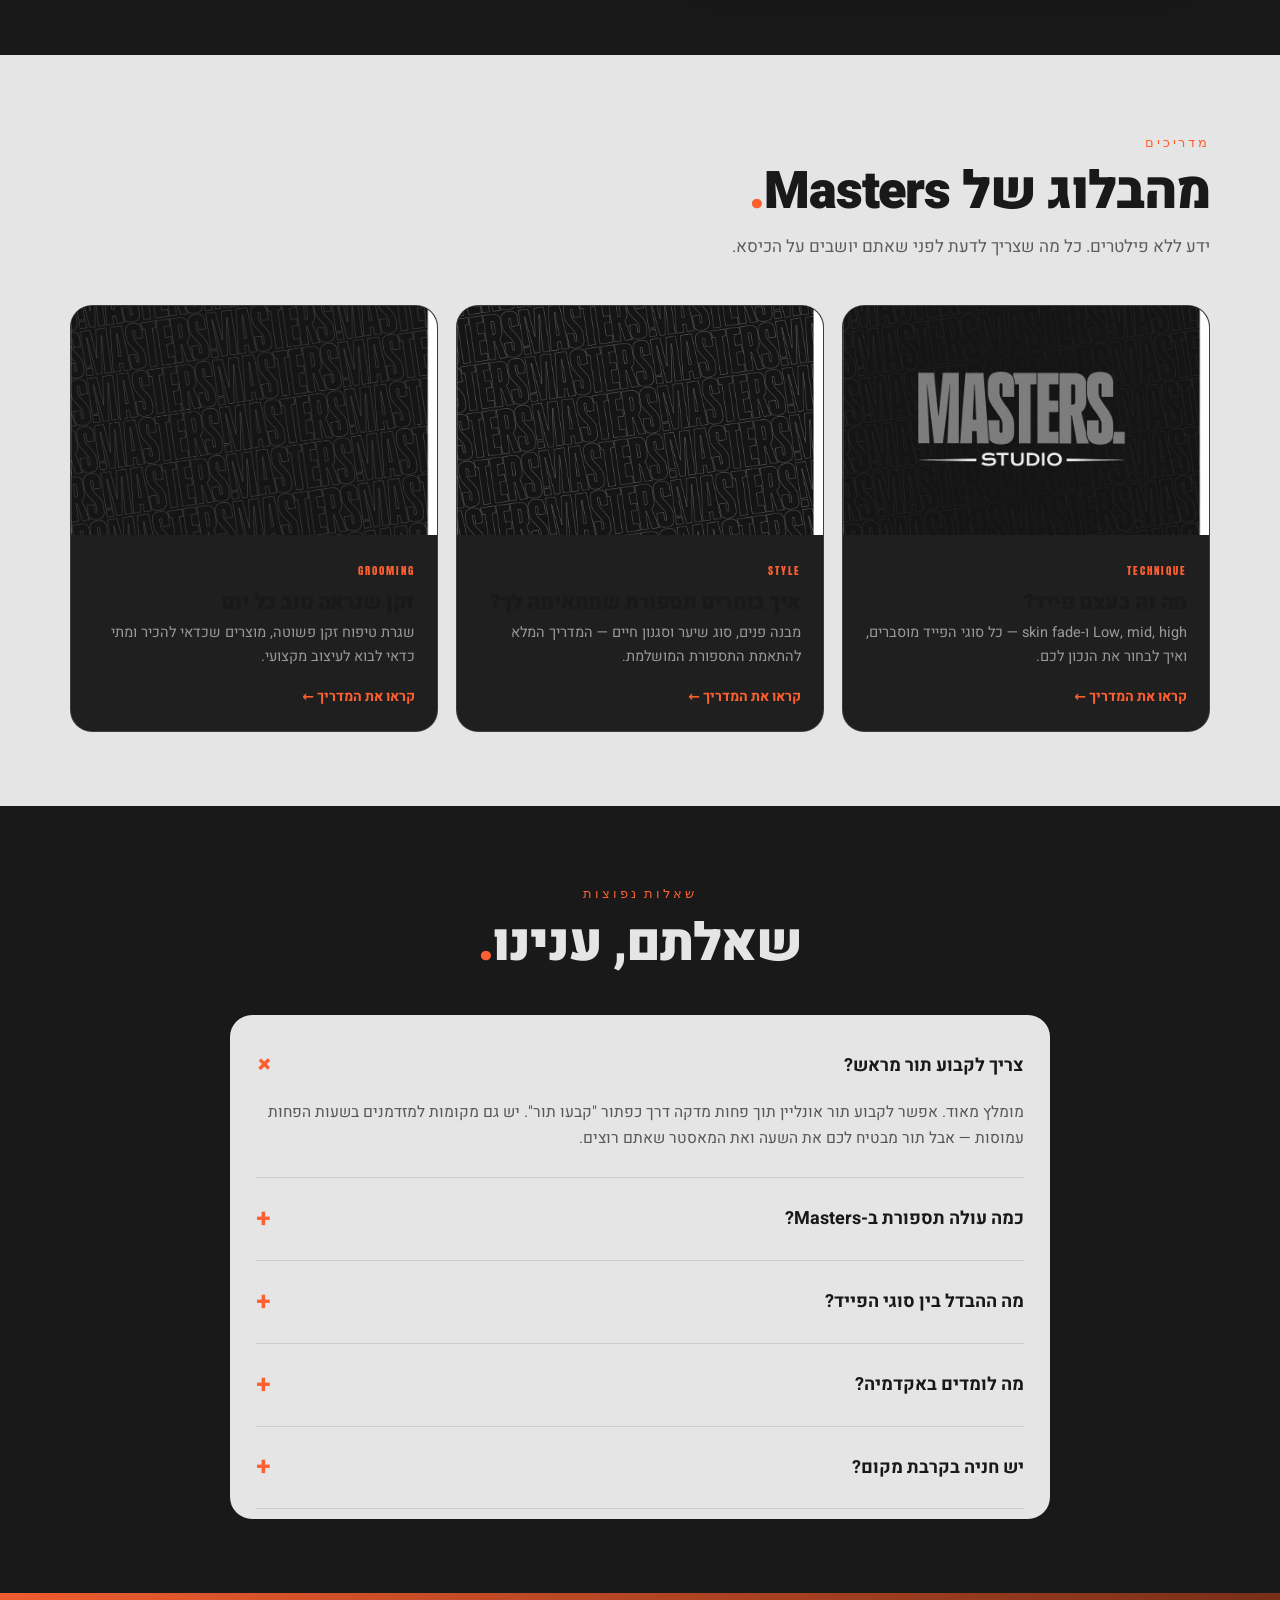
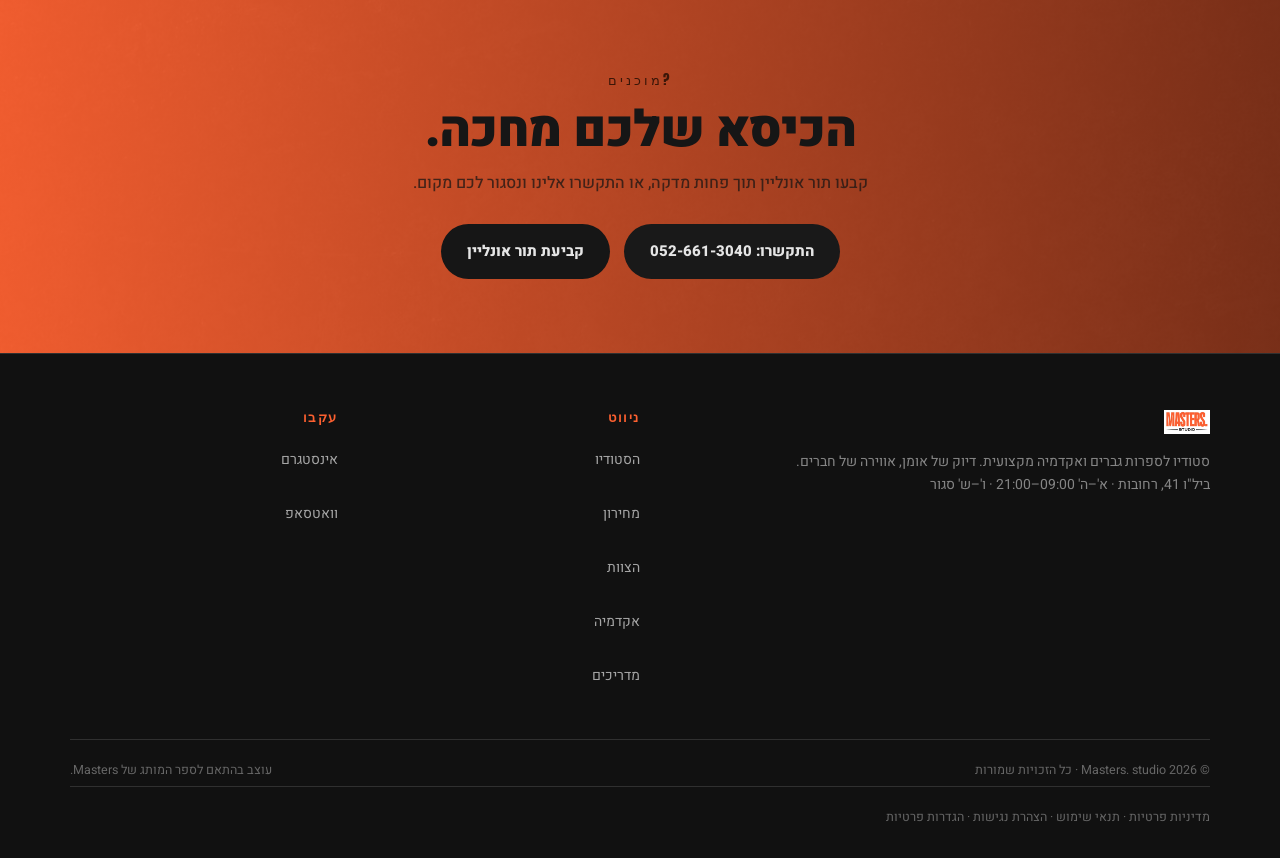
==== commit 0076dfd2: "Fix some styling issues" ====
--- a/index.html
+++ b/index.html
@@ -151,7 +151,7 @@
       <div class="stat-row">
         <div class="stat"><b>12+</b><span>שנות ניסיון על הכיסא</span></div>
         <div class="stat"><b>8,000</b><span>לקוחות מרוצים</span></div>
-        <div class="stat"><b>4.9★</b><span>דירוג ממוצע בגוגל</span></div>
+        <div class="stat"><b>5.0★</b><span>דירוג ממוצע בגוגל</span></div>
       </div>
     </div>
     <div class="media">
@@ -342,7 +342,7 @@
   <div class="container">
     <div class="footer-grid">
       <div>
-        <img class="flogo" src="assets/logo-darkbg.png" alt="Masters studio">
+        <img class="flogo" src="assets/logo-lightbg.png" alt="Masters studio">
         <p>סטודיו לספרות גברים ואקדמיה מקצועית. דיוק של אומן, אווירה של חברים.<br>
                   ביל"ו 41, רחובות · א'–ה' 09:00–21:00 · ו'–ש' סגור</p>
       </div>
--- a/css/style.css
+++ b/css/style.css
@@ -294,6 +294,13 @@
 .footer ul a:hover{color:var(--orange)}
 .footer-bottom{margin-top:40px;padding-top:20px;border-top:1px solid var(--line);
   display:flex;flex-wrap:wrap;gap:10px;justify-content:space-between;color:rgba(229,229,229,.4);font-size:12.5px}
+.footer-back{
+  display:inline-flex;align-items:center;gap:4px;
+  background:var(--orange);color:#141414;font-weight:800;font-family:var(--ff-head);
+  padding:6px 14px;border-radius:100px;font-size:12.5px;
+  transition:transform .15s,box-shadow .2s;
+}
+.footer-back:hover{transform:translateY(-1px);box-shadow:0 8px 20px -6px rgba(252,96,48,.6)}
 
 /* ============================================================
    STICKY MOBILE CTA
